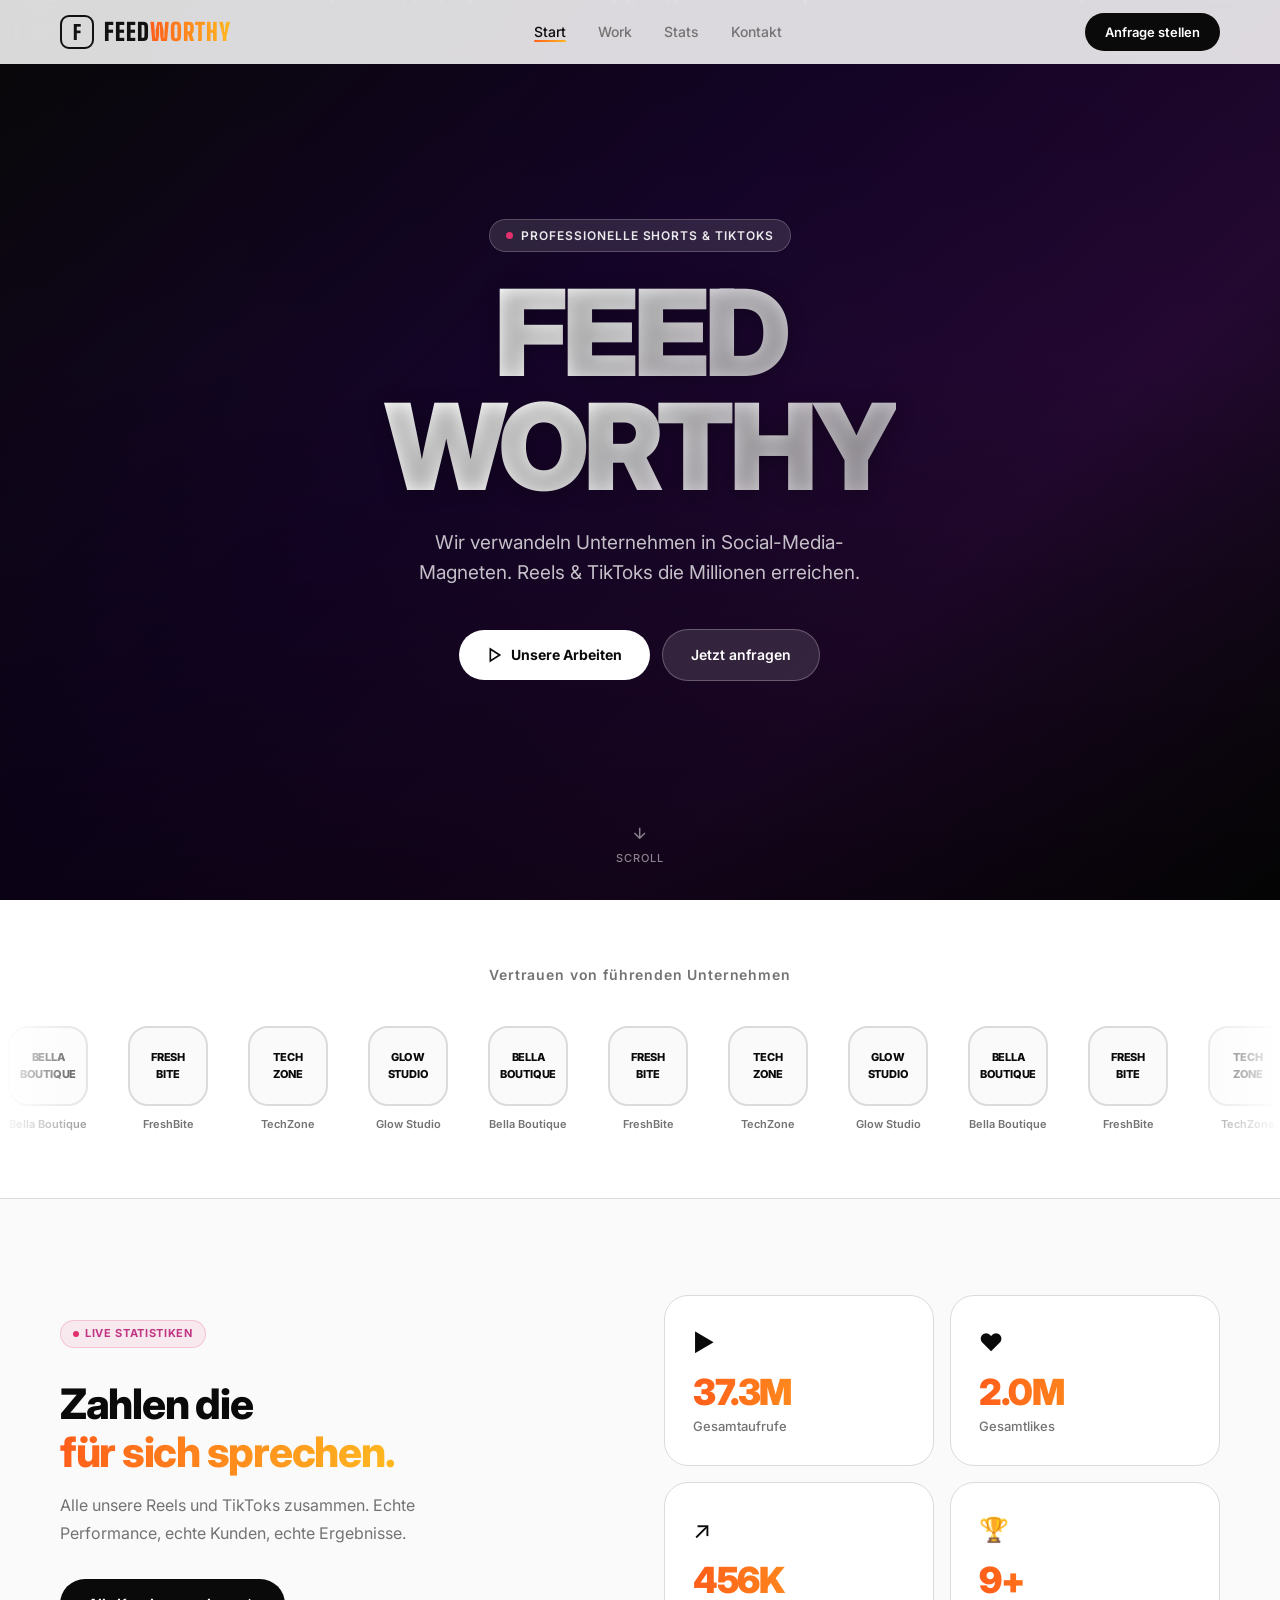
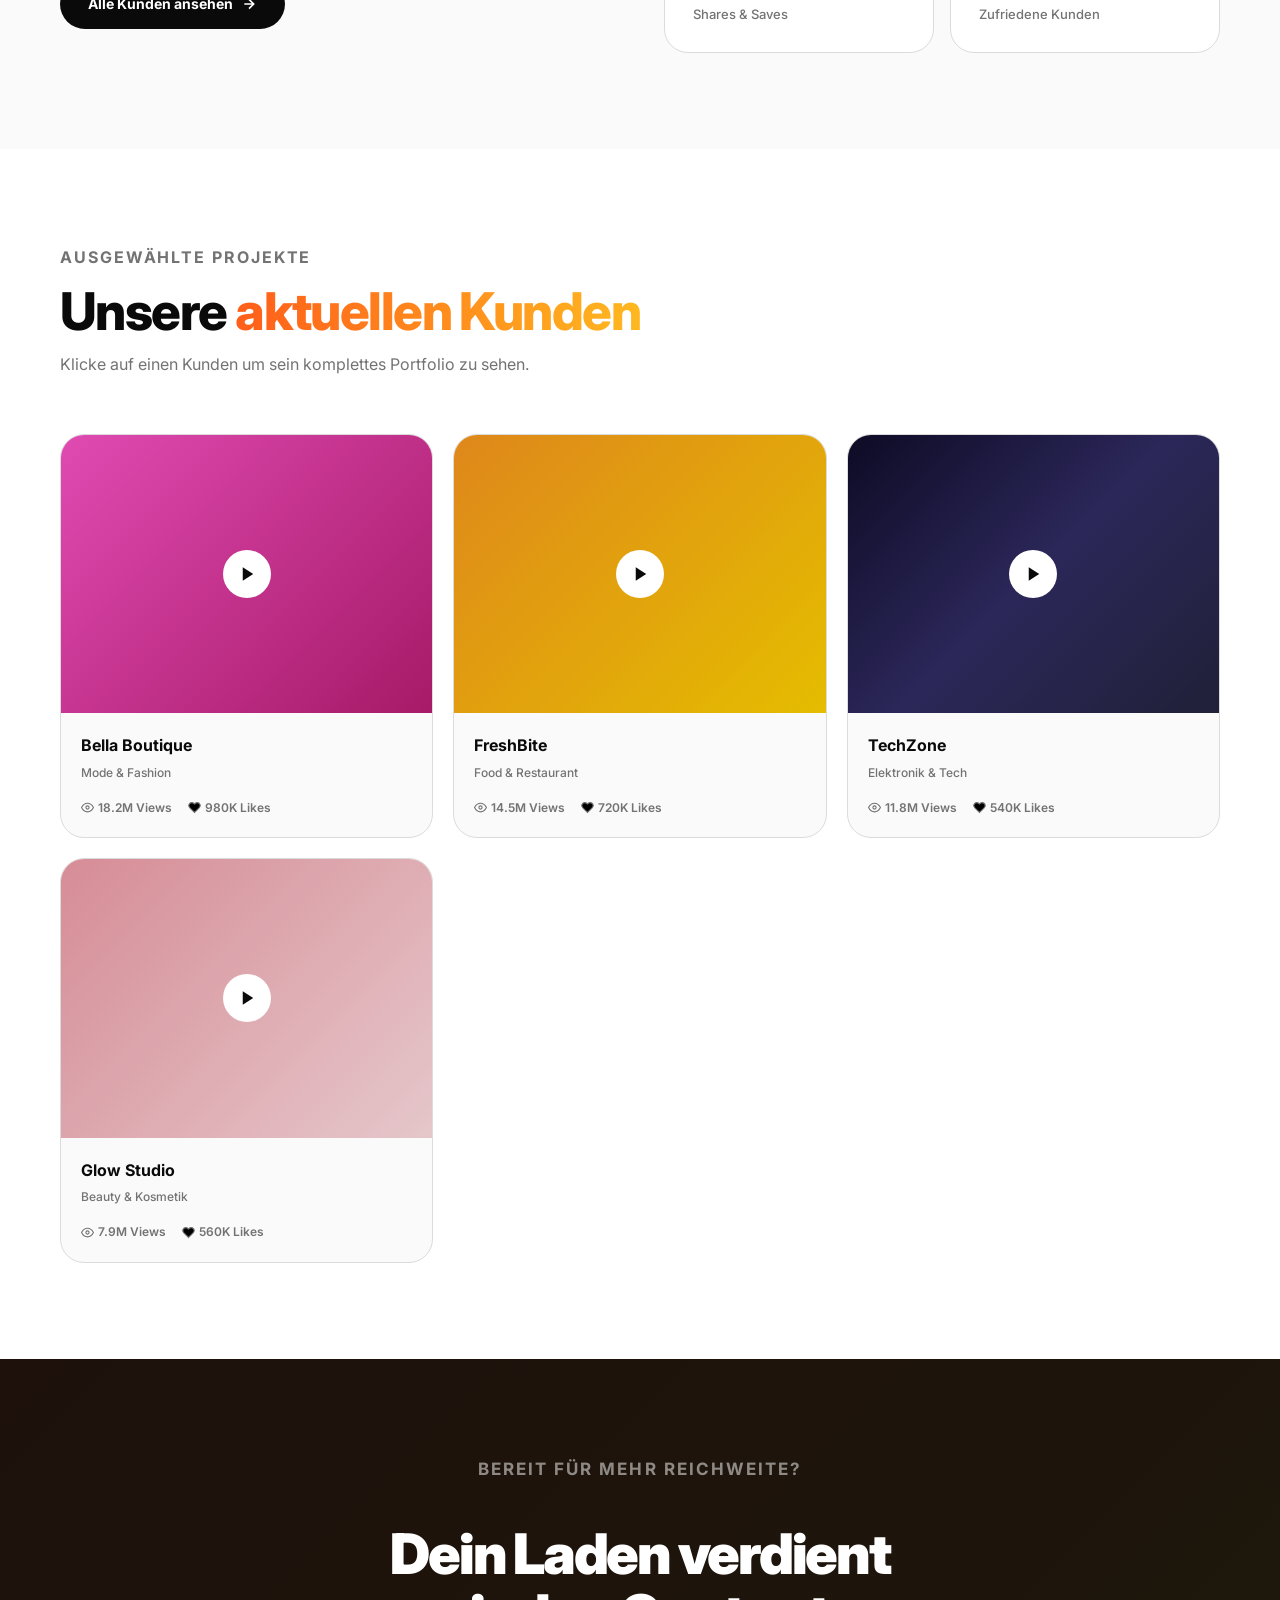
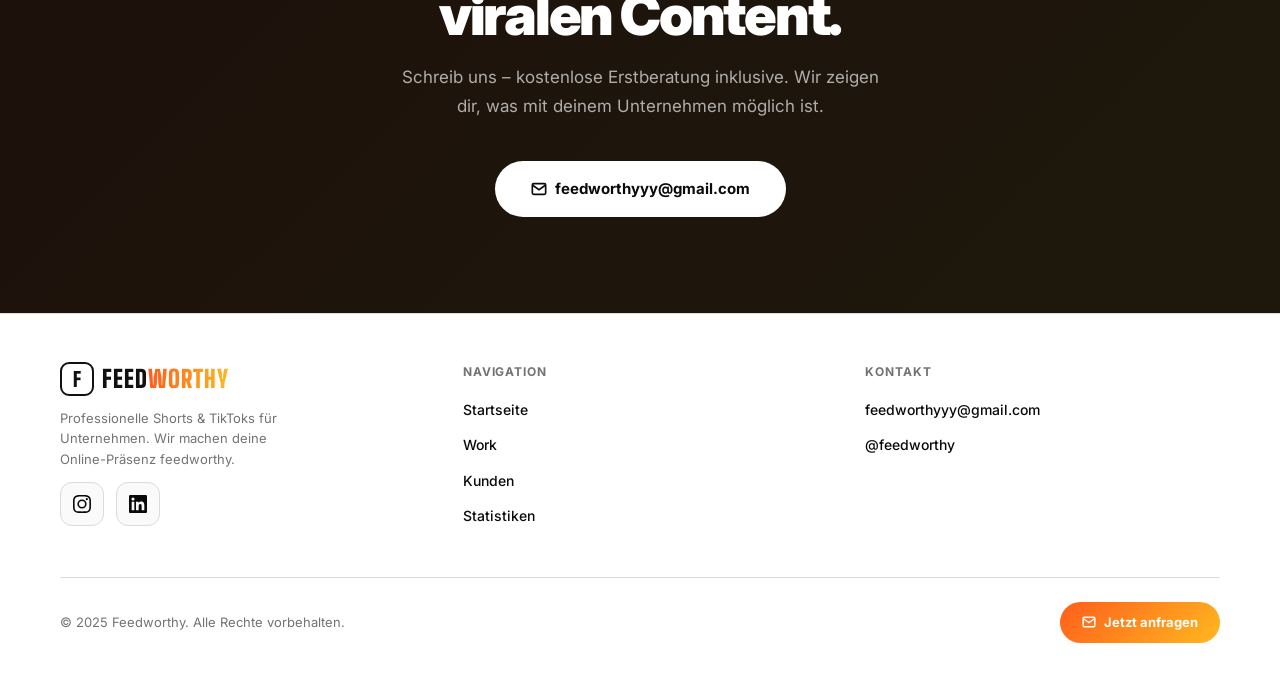
==== index.html @ d29d7b93 "initial commit" ====
<!DOCTYPE html>
<html lang="de">
<head>
  <meta charset="UTF-8">
  <meta name="viewport" content="width=device-width, initial-scale=1.0">
  <title>Feedworthy – Professional Shorts & TikToks</title>
  <meta name="description" content="Feedworthy erstellt professionelle Shorts & TikToks für Unternehmen. Maximale Reichweite, echter Engagement.">
  <link rel="stylesheet" href="css/style.css">
</head>
<body>

  <!-- ============ NAVIGATION ============ -->
  <nav class="nav">
    <div class="container nav__inner">
      <a href="index.html" class="nav__logo">
        <div class="nav__logo-badge">F</div>
        <span class="nav__logo-wordmark">FEED<span>WORTHY</span></span>
      </a>
      <ul class="nav__links">
        <li><a href="index.html" class="active">Start</a></li>
        <li><a href="work.html">Work</a></li>
        <li><a href="#stats">Stats</a></li>
        <li><a href="#contact">Kontakt</a></li>
      </ul>
      <a href="mailto:feedworthyyy@gmail.com" class="nav__cta">Anfrage stellen</a>
      <button class="nav__hamburger" aria-label="Menü öffnen">
        <span></span><span></span><span></span>
      </button>
    </div>
  </nav>

  <!-- Mobile Menu -->
  <div class="nav__mobile">
    <a href="index.html">Start</a>
    <a href="work.html">Work</a>
    <a href="#stats">Stats</a>
    <a href="#contact">Kontakt</a>
    <a href="mailto:feedworthyyy@gmail.com" class="nav__cta">Anfrage stellen →</a>
  </div>

  <!-- ============ HERO ============ -->
  <section class="hero">
    <div class="hero__video-wrap">
      <!--
        SHOWREEL: Ersetze die nächste Zeile mit deinem Video:
        <video autoplay muted loop playsinline>
          <source src="assets/showreel.mp4" type="video/mp4">
        </video>
      -->
      <div class="hero__video-placeholder"></div>
    </div>
    <div class="hero__particles"></div>
    <div class="hero__overlay"></div>
    <div class="hero__content">
      <div class="hero__badge">
        <span class="hero__badge-dot"></span>
        Professionelle Shorts & TikToks
      </div>
      <h1 class="hero__title">
        <span>FEED</span>
        <span>WORTHY</span>
      </h1>
      <p class="hero__subtitle">
        Wir verwandeln Unternehmen in Social-Media-Magneten.
        Reels & TikToks die Millionen erreichen.
      </p>
      <div class="hero__actions">
        <a href="work.html" class="btn-primary">
          <svg width="16" height="16" viewBox="0 0 24 24" fill="none" stroke="currentColor" stroke-width="2.5"><path d="M5 3l14 9-14 9V3z"/></svg>
          Unsere Arbeiten
        </a>
        <a href="mailto:feedworthyyy@gmail.com" class="btn-secondary">
          Jetzt anfragen
        </a>
      </div>
    </div>
    <div class="hero__scroll">
      <svg viewBox="0 0 24 24" fill="none" stroke-width="2"><path d="M12 5v14M5 12l7 7 7-7"/></svg>
      Scroll
    </div>
  </section>

  <!-- ============ CLIENTS SLIDER ============ -->
  <section class="clients-section">
    <div class="container clients-section__header">
      <p class="clients-section__title">Vertrauen von führenden Unternehmen</p>
    </div>
    <div class="ticker-wrap">
      <div class="ticker">
        <!-- Set 1 -->
        <div class="ticker__item">
          <a href="clients/bella-boutique.html" class="ticker__logo" title="Bella Boutique">BELLA<br>BOUTIQUE</a>
          <span class="ticker__name">Bella Boutique</span>
        </div>
        <div class="ticker__item">
          <a href="clients/freshbite.html" class="ticker__logo" title="FreshBite">FRESH<br>BITE</a>
          <span class="ticker__name">FreshBite</span>
        </div>
        <div class="ticker__item">
          <a href="clients/techzone.html" class="ticker__logo" title="TechZone">TECH<br>ZONE</a>
          <span class="ticker__name">TechZone</span>
        </div>
        <div class="ticker__item">
          <a href="clients/glow-studio.html" class="ticker__logo" title="Glow Studio">GLOW<br>STUDIO</a>
          <span class="ticker__name">Glow Studio</span>
        </div>
        <div class="ticker__item">
          <a href="clients/bella-boutique.html" class="ticker__logo" title="Bella Boutique">BELLA<br>BOUTIQUE</a>
          <span class="ticker__name">Bella Boutique</span>
        </div>
        <div class="ticker__item">
          <a href="clients/freshbite.html" class="ticker__logo" title="FreshBite">FRESH<br>BITE</a>
          <span class="ticker__name">FreshBite</span>
        </div>
        <div class="ticker__item">
          <a href="clients/techzone.html" class="ticker__logo" title="TechZone">TECH<br>ZONE</a>
          <span class="ticker__name">TechZone</span>
        </div>
        <div class="ticker__item">
          <a href="clients/glow-studio.html" class="ticker__logo" title="Glow Studio">GLOW<br>STUDIO</a>
          <span class="ticker__name">Glow Studio</span>
        </div>
        <!-- Set 2 (Duplikat für nahtloses Looping) -->
        <div class="ticker__item">
          <a href="clients/bella-boutique.html" class="ticker__logo" title="Bella Boutique">BELLA<br>BOUTIQUE</a>
          <span class="ticker__name">Bella Boutique</span>
        </div>
        <div class="ticker__item">
          <a href="clients/freshbite.html" class="ticker__logo" title="FreshBite">FRESH<br>BITE</a>
          <span class="ticker__name">FreshBite</span>
        </div>
        <div class="ticker__item">
          <a href="clients/techzone.html" class="ticker__logo" title="TechZone">TECH<br>ZONE</a>
          <span class="ticker__name">TechZone</span>
        </div>
        <div class="ticker__item">
          <a href="clients/glow-studio.html" class="ticker__logo" title="Glow Studio">GLOW<br>STUDIO</a>
          <span class="ticker__name">Glow Studio</span>
        </div>
        <div class="ticker__item">
          <a href="clients/bella-boutique.html" class="ticker__logo" title="Bella Boutique">BELLA<br>BOUTIQUE</a>
          <span class="ticker__name">Bella Boutique</span>
        </div>
        <div class="ticker__item">
          <a href="clients/freshbite.html" class="ticker__logo" title="FreshBite">FRESH<br>BITE</a>
          <span class="ticker__name">FreshBite</span>
        </div>
        <div class="ticker__item">
          <a href="clients/techzone.html" class="ticker__logo" title="TechZone">TECH<br>ZONE</a>
          <span class="ticker__name">TechZone</span>
        </div>
        <div class="ticker__item">
          <a href="clients/glow-studio.html" class="ticker__logo" title="Glow Studio">GLOW<br>STUDIO</a>
          <span class="ticker__name">Glow Studio</span>
        </div>
      </div>
    </div>
  </section>

  <!-- ============ STATS ============ -->
  <section class="stats-section" id="stats">
    <div class="container stats-section__inner">
      <div class="stats-section__left reveal">
        <div class="live-badge">
          <span class="live-badge__dot"></span>
          Live Statistiken
        </div>
        <h2>Zahlen die<br><span class="gradient-text">für sich sprechen.</span></h2>
        <p>
          Alle unsere Reels und TikToks zusammen. Echte Performance,
          echte Kunden, echte Ergebnisse.
        </p>
        <a href="work.html" class="btn-dark">
          Alle Kunden ansehen
          <svg width="16" height="16" viewBox="0 0 24 24" fill="none" stroke="currentColor" stroke-width="2.5"><path d="M5 12h14M12 5l7 7-7 7"/></svg>
        </a>
      </div>
      <div class="stats-grid">
        <div class="stat-card">
          <div class="stat-card__icon">▶️</div>
          <div class="stat-card__value">
            <span data-counter data-target="52.4" data-suffix="M">0</span>
          </div>
          <div class="stat-card__label">Gesamtaufrufe</div>
        </div>
        <div class="stat-card">
          <div class="stat-card__icon">❤️</div>
          <div class="stat-card__value">
            <span data-counter data-target="2.8" data-suffix="M">0</span>
          </div>
          <div class="stat-card__label">Gesamtlikes</div>
        </div>
        <div class="stat-card">
          <div class="stat-card__icon">↗️</div>
          <div class="stat-card__value">
            <span data-counter data-target="640" data-suffix="K">0</span>
          </div>
          <div class="stat-card__label">Shares & Saves</div>
        </div>
        <div class="stat-card">
          <div class="stat-card__icon">🏆</div>
          <div class="stat-card__value">
            <span data-counter data-target="12" data-suffix="+">0</span>
          </div>
          <div class="stat-card__label">Zufriedene Kunden</div>
        </div>
      </div>
    </div>
  </section>

  <!-- ============ WORK PREVIEW ============ -->
  <section class="work-preview">
    <div class="container">
      <div class="section-header reveal">
        <p class="section-label">Ausgewählte Projekte</p>
        <h2>Unsere <span class="gradient-text">aktuellen Kunden</span></h2>
        <p>Klicke auf einen Kunden um sein komplettes Portfolio zu sehen.</p>
      </div>
      <div class="work-grid">

        <a href="clients/bella-boutique.html" class="work-card">
          <div class="work-card__thumb" style="background: linear-gradient(135deg, #f953c6, #b91d73);">
            <div class="work-card__play">
              <svg viewBox="0 0 24 24"><path d="M5 3l14 9-14 9V3z"/></svg>
            </div>
          </div>
          <div class="work-card__body">
            <div class="work-card__name">Bella Boutique</div>
            <div class="work-card__category">Mode & Fashion</div>
            <div class="work-card__stats">
              <span class="work-card__stat">
                <svg viewBox="0 0 24 24" fill="none" stroke-width="2"><path d="M1 12s4-8 11-8 11 8 11 8-4 8-11 8-11-8-11-8z"/><circle cx="12" cy="12" r="3"/></svg>
                18.2M Views
              </span>
              <span class="work-card__stat">
                <svg viewBox="0 0 24 24" stroke-width="2"><path d="M20.84 4.61a5.5 5.5 0 0 0-7.78 0L12 5.67l-1.06-1.06a5.5 5.5 0 0 0-7.78 7.78l1.06 1.06L12 21.23l7.78-7.78 1.06-1.06a5.5 5.5 0 0 0 0-7.78z"/></svg>
                980K Likes
              </span>
            </div>
          </div>
        </a>

        <a href="clients/freshbite.html" class="work-card">
          <div class="work-card__thumb" style="background: linear-gradient(135deg, #f7971e, #ffd200);">
            <div class="work-card__play">
              <svg viewBox="0 0 24 24"><path d="M5 3l14 9-14 9V3z"/></svg>
            </div>
          </div>
          <div class="work-card__body">
            <div class="work-card__name">FreshBite</div>
            <div class="work-card__category">Food & Restaurant</div>
            <div class="work-card__stats">
              <span class="work-card__stat">
                <svg viewBox="0 0 24 24" fill="none" stroke-width="2"><path d="M1 12s4-8 11-8 11 8 11 8-4 8-11 8-11-8-11-8z"/><circle cx="12" cy="12" r="3"/></svg>
                14.5M Views
              </span>
              <span class="work-card__stat">
                <svg viewBox="0 0 24 24" stroke-width="2"><path d="M20.84 4.61a5.5 5.5 0 0 0-7.78 0L12 5.67l-1.06-1.06a5.5 5.5 0 0 0-7.78 7.78l1.06 1.06L12 21.23l7.78-7.78 1.06-1.06a5.5 5.5 0 0 0 0-7.78z"/></svg>
                720K Likes
              </span>
            </div>
          </div>
        </a>

        <a href="clients/techzone.html" class="work-card">
          <div class="work-card__thumb" style="background: linear-gradient(135deg, #0f0c29, #302b63, #24243e);">
            <div class="work-card__play">
              <svg viewBox="0 0 24 24"><path d="M5 3l14 9-14 9V3z"/></svg>
            </div>
          </div>
          <div class="work-card__body">
            <div class="work-card__name">TechZone</div>
            <div class="work-card__category">Elektronik & Tech</div>
            <div class="work-card__stats">
              <span class="work-card__stat">
                <svg viewBox="0 0 24 24" fill="none" stroke-width="2"><path d="M1 12s4-8 11-8 11 8 11 8-4 8-11 8-11-8-11-8z"/><circle cx="12" cy="12" r="3"/></svg>
                11.8M Views
              </span>
              <span class="work-card__stat">
                <svg viewBox="0 0 24 24" stroke-width="2"><path d="M20.84 4.61a5.5 5.5 0 0 0-7.78 0L12 5.67l-1.06-1.06a5.5 5.5 0 0 0-7.78 7.78l1.06 1.06L12 21.23l7.78-7.78 1.06-1.06a5.5 5.5 0 0 0 0-7.78z"/></svg>
                540K Likes
              </span>
            </div>
          </div>
        </a>

        <a href="clients/glow-studio.html" class="work-card">
          <div class="work-card__thumb" style="background: linear-gradient(135deg, #ee9ca7, #ffdde1);">
            <div class="work-card__play">
              <svg viewBox="0 0 24 24"><path d="M5 3l14 9-14 9V3z"/></svg>
            </div>
          </div>
          <div class="work-card__body">
            <div class="work-card__name">Glow Studio</div>
            <div class="work-card__category">Beauty & Kosmetik</div>
            <div class="work-card__stats">
              <span class="work-card__stat">
                <svg viewBox="0 0 24 24" fill="none" stroke-width="2"><path d="M1 12s4-8 11-8 11 8 11 8-4 8-11 8-11-8-11-8z"/><circle cx="12" cy="12" r="3"/></svg>
                7.9M Views
              </span>
              <span class="work-card__stat">
                <svg viewBox="0 0 24 24" stroke-width="2"><path d="M20.84 4.61a5.5 5.5 0 0 0-7.78 0L12 5.67l-1.06-1.06a5.5 5.5 0 0 0-7.78 7.78l1.06 1.06L12 21.23l7.78-7.78 1.06-1.06a5.5 5.5 0 0 0 0-7.78z"/></svg>
                560K Likes
              </span>
            </div>
          </div>
        </a>

      </div>
    </div>
  </section>

  <!-- ============ CTA ============ -->
  <section class="cta-section" id="contact">
    <div class="container cta-section__inner">
      <p class="section-label" style="color: rgba(255,255,255,0.5);">Bereit für mehr Reichweite?</p>
      <h2>Dein Laden verdient<br>viralen Content.</h2>
      <p>Schreib uns – kostenlose Erstberatung inklusive. Wir zeigen dir, was mit deinem Unternehmen möglich ist.</p>
      <a href="mailto:feedworthyyy@gmail.com" class="btn-primary">
        <svg width="16" height="16" viewBox="0 0 24 24" fill="none" stroke="currentColor" stroke-width="2.5"><path d="M4 4h16c1.1 0 2 .9 2 2v12c0 1.1-.9 2-2 2H4c-1.1 0-2-.9-2-2V6c0-1.1.9-2 2-2z"/><polyline points="22,6 12,13 2,6"/></svg>
        feedworthyyy@gmail.com
      </a>
    </div>
  </section>

  <!-- ============ FOOTER ============ -->
  <footer class="footer">
    <div class="container">
      <div class="footer__inner">
        <div class="footer__brand">
          <div class="footer__brand-name">
            <div class="nav__logo-badge">F</div>
            <span class="nav__logo-wordmark">FEED<span>WORTHY</span></span>
          </div>
          <p class="footer__brand-desc">
            Professionelle Shorts & TikToks für Unternehmen.
            Wir machen deine Online-Präsenz feedworthy.
          </p>
          <div class="footer__social">
            <!-- Instagram -->
            <a href="https://instagram.com/feedworthy" target="_blank" rel="noopener" class="footer__social-link" aria-label="Instagram">
              <svg viewBox="0 0 24 24"><path d="M12 2.163c3.204 0 3.584.012 4.85.07 3.252.148 4.771 1.691 4.919 4.919.058 1.265.069 1.645.069 4.849 0 3.205-.012 3.584-.069 4.849-.149 3.225-1.664 4.771-4.919 4.919-1.266.058-1.644.07-4.85.07-3.204 0-3.584-.012-4.849-.07-3.26-.149-4.771-1.699-4.919-4.92-.058-1.265-.07-1.644-.07-4.849 0-3.204.013-3.583.07-4.849.149-3.227 1.664-4.771 4.919-4.919 1.266-.057 1.645-.069 4.849-.069zM12 0C8.741 0 8.333.014 7.053.072 2.695.272.273 2.69.073 7.052.014 8.333 0 8.741 0 12c0 3.259.014 3.668.072 4.948.2 4.358 2.618 6.78 6.98 6.98C8.333 23.986 8.741 24 12 24c3.259 0 3.668-.014 4.948-.072 4.354-.2 6.782-2.618 6.979-6.98.059-1.28.073-1.689.073-4.948 0-3.259-.014-3.667-.072-4.947-.196-4.354-2.617-6.78-6.979-6.98C15.668.014 15.259 0 12 0zm0 5.838a6.162 6.162 0 1 0 0 12.324 6.162 6.162 0 0 0 0-12.324zM12 16a4 4 0 1 1 0-8 4 4 0 0 1 0 8zm6.406-11.845a1.44 1.44 0 1 0 0 2.881 1.44 1.44 0 0 0 0-2.881z"/></svg>
            </a>
            <!-- LinkedIn -->
            <a href="https://linkedin.com/company/feedworthy" target="_blank" rel="noopener" class="footer__social-link" aria-label="LinkedIn">
              <svg viewBox="0 0 24 24"><path d="M20.447 20.452h-3.554v-5.569c0-1.328-.027-3.037-1.852-3.037-1.853 0-2.136 1.445-2.136 2.939v5.667H9.351V9h3.414v1.561h.046c.477-.9 1.637-1.85 3.37-1.85 3.601 0 4.267 2.37 4.267 5.455v6.286zM5.337 7.433a2.062 2.062 0 0 1-2.063-2.065 2.064 2.064 0 1 1 2.063 2.065zm1.782 13.019H3.555V9h3.564v11.452zM22.225 0H1.771C.792 0 0 .774 0 1.729v20.542C0 23.227.792 24 1.771 24h20.451C23.2 24 24 23.227 24 22.271V1.729C24 .774 23.2 0 22.222 0h.003z"/></svg>
            </a>
          </div>
        </div>
        <div class="footer__col">
          <h4>Navigation</h4>
          <ul class="footer__links">
            <li><a href="index.html">Startseite</a></li>
            <li><a href="work.html">Work</a></li>
            <li><a href="work.html">Kunden</a></li>
            <li><a href="#stats">Statistiken</a></li>
          </ul>
        </div>
        <div class="footer__col">
          <h4>Kontakt</h4>
          <ul class="footer__links">
            <li><a href="mailto:feedworthyyy@gmail.com">feedworthyyy@gmail.com</a></li>
            <li><a href="https://instagram.com/feedworthy">@feedworthy</a></li>
          </ul>
        </div>
      </div>
      <div class="footer__bottom">
        <p>© 2025 Feedworthy. Alle Rechte vorbehalten.</p>
        <a href="mailto:feedworthyyy@gmail.com" class="footer__email-cta">
          <svg width="14" height="14" viewBox="0 0 24 24" fill="none" stroke="currentColor" stroke-width="2.5"><path d="M4 4h16c1.1 0 2 .9 2 2v12c0 1.1-.9 2-2 2H4c-1.1 0-2-.9-2-2V6c0-1.1.9-2 2-2z"/><polyline points="22,6 12,13 2,6"/></svg>
          Jetzt anfragen
        </a>
      </div>
    </div>
  </footer>

  <script src="js/main.js"></script>
</body>
</html>
---- css/style.css ----
/* ============================================
   FEEDWORTHY – Main Stylesheet
   Instagram/TikTok inspired white mode design
   ============================================ */

@import url('https://fonts.googleapis.com/css2?family=Big+Shoulders+Display:wght@900&family=Big+Shoulders+Text:wght@700;900&family=Inter:wght@300;400;500;600;700;800;900&display=swap');

/* === CSS Custom Properties === */
:root {
  --white: #FFFFFF;
  --bg: #FAFAFA;
  --card: #FFFFFF;
  --text: #0A0A0A;
  --text-secondary: #737373;
  --text-tertiary: #AAAAAA;
  --border: #DBDBDB;
  --light: #F5F5F5;
  --gradient: linear-gradient(135deg, #ff5e1a 0%, #ffb820 100%);
  --gradient-text: linear-gradient(90deg, #ff5e1a 0%, #ffb820 100%);
  --shadow-sm: 0 1px 4px rgba(0,0,0,0.05);
  --shadow-md: 0 4px 20px rgba(0,0,0,0.08);
  --shadow-lg: 0 12px 40px rgba(0,0,0,0.12);
  --radius-sm: 8px;
  --radius-md: 16px;
  --radius-lg: 24px;
  --radius-full: 9999px;
  --nav-h: 64px;
  --ease: 0.35s cubic-bezier(0.4, 0, 0.2, 1);
  --font: 'Inter', -apple-system, BlinkMacSystemFont, sans-serif;
}

/* === Reset & Base === */
*, *::before, *::after { box-sizing: border-box; margin: 0; padding: 0; }

html { scroll-behavior: smooth; -webkit-text-size-adjust: 100%; }

body {
  font-family: var(--font);
  background: var(--bg);
  color: var(--text);
  line-height: 1.6;
  overflow-x: hidden;
  -webkit-font-smoothing: antialiased;
}

img, video { display: block; max-width: 100%; }
a { color: inherit; text-decoration: none; }
button { cursor: pointer; font-family: var(--font); border: none; background: none; }
ul { list-style: none; }

/* === Utility === */
.container {
  max-width: 1200px;
  margin: 0 auto;
  padding: 0 20px;
}

.gradient-text {
  background: var(--gradient-text);
  -webkit-background-clip: text;
  -webkit-text-fill-color: transparent;
  background-clip: text;
}

.section-label {
  font-size: 11px;
  font-weight: 700;
  letter-spacing: 0.12em;
  text-transform: uppercase;
  color: var(--text-secondary);
  margin-bottom: 12px;
}

.reveal {
  opacity: 0;
  transform: translateY(28px);
  transition: opacity 0.7s var(--ease), transform 0.7s var(--ease);
}
.reveal.visible {
  opacity: 1;
  transform: none;
}

/* ============================================
   NAVIGATION
   ============================================ */
.nav {
  position: fixed;
  top: 0; left: 0; right: 0;
  height: var(--nav-h);
  z-index: 1000;
  background: rgba(255,255,255,0.85);
  backdrop-filter: blur(16px);
  -webkit-backdrop-filter: blur(16px);
  border-bottom: 1px solid rgba(219,219,219,0.6);
  transition: background var(--ease), box-shadow var(--ease);
}

.nav.scrolled {
  box-shadow: var(--shadow-md);
}

.nav__inner {
  display: flex;
  align-items: center;
  justify-content: space-between;
  height: var(--nav-h);
}

.nav__logo {
  display: flex;
  align-items: center;
  gap: 10px;
  z-index: 1001;
}

.nav__logo-badge {
  width: 34px;
  height: 34px;
  border-radius: 9px;
  border: 2.5px solid #111;
  display: flex;
  align-items: center;
  justify-content: center;
  flex-shrink: 0;
  font-family: 'Big Shoulders Display', sans-serif;
  font-weight: 900;
  font-size: 20px;
  color: #111;
  line-height: 1;
  transition: all var(--ease);
}

.nav__logo:hover .nav__logo-badge {
  background: var(--gradient);
  border-color: transparent;
  color: white;
}

.nav__logo-wordmark {
  font-family: 'Big Shoulders Display', sans-serif;
  font-weight: 900;
  font-size: 24px;
  letter-spacing: 0.04em;
  color: #111;
  line-height: 1;
}

.nav__logo-wordmark span {
  background: var(--gradient-text);
  -webkit-background-clip: text;
  -webkit-text-fill-color: transparent;
  background-clip: text;
}

.nav__links {
  display: flex;
  align-items: center;
  gap: 32px;
}

.nav__links a {
  font-size: 14px;
  font-weight: 500;
  color: var(--text-secondary);
  transition: color var(--ease);
  position: relative;
}

.nav__links a::after {
  content: '';
  position: absolute;
  bottom: -2px;
  left: 0;
  width: 0;
  height: 2px;
  background: var(--gradient);
  border-radius: 2px;
  transition: width var(--ease);
}

.nav__links a:hover, .nav__links a.active {
  color: var(--text);
}

.nav__links a:hover::after, .nav__links a.active::after {
  width: 100%;
}

.nav__cta {
  font-size: 13px;
  font-weight: 600;
  padding: 9px 20px;
  border-radius: var(--radius-full);
  background: var(--text);
  color: var(--white);
  transition: transform var(--ease), box-shadow var(--ease), background var(--ease);
}

.nav__cta:hover {
  background: #1a1a1a;
  transform: translateY(-1px);
  box-shadow: 0 4px 16px rgba(0,0,0,0.25);
}

/* Hamburger */
.nav__hamburger {
  display: none;
  flex-direction: column;
  gap: 5px;
  width: 28px;
  padding: 4px;
  z-index: 1001;
}

.nav__hamburger span {
  display: block;
  height: 2px;
  background: var(--text);
  border-radius: 2px;
  transition: all var(--ease);
  transform-origin: center;
}

.nav__hamburger.open span:nth-child(1) { transform: translateY(7px) rotate(45deg); }
.nav__hamburger.open span:nth-child(2) { opacity: 0; transform: scaleX(0); }
.nav__hamburger.open span:nth-child(3) { transform: translateY(-7px) rotate(-45deg); }

/* Mobile Menu Overlay */
.nav__mobile {
  display: none;
  position: fixed;
  inset: 0;
  background: var(--white);
  z-index: 999;
  flex-direction: column;
  align-items: center;
  justify-content: center;
  gap: 40px;
  opacity: 0;
  pointer-events: none;
  transition: opacity var(--ease);
}

.nav__mobile.open {
  opacity: 1;
  pointer-events: all;
}

.nav__mobile a {
  font-size: 32px;
  font-weight: 700;
  color: var(--text);
  letter-spacing: -0.02em;
  transition: color var(--ease);
}

.nav__mobile a:hover {
  background: var(--gradient-text);
  -webkit-background-clip: text;
  -webkit-text-fill-color: transparent;
  background-clip: text;
}

.nav__mobile .nav__cta {
  font-size: 16px;
  padding: 14px 36px;
}

/* ============================================
   HERO SECTION
   ============================================ */
.hero {
  position: relative;
  height: 100dvh;
  min-height: 600px;
  overflow: hidden;
  display: flex;
  align-items: center;
  justify-content: center;
}

.hero__video-wrap {
  position: absolute;
  inset: 0;
  z-index: 0;
}

.hero__video-wrap video {
  width: 100%;
  height: 100%;
  object-fit: cover;
}

/* Gradient placeholder when no video */
.hero__video-placeholder {
  width: 100%;
  height: 100%;
  background: linear-gradient(135deg, #0A0A0A 0%, #1a0533 40%, #2d0a3e 70%, #0A0A0A 100%);
  animation: heroShift 8s ease-in-out infinite alternate;
}

@keyframes heroShift {
  0% { filter: hue-rotate(0deg) brightness(0.9); }
  50% { filter: hue-rotate(20deg) brightness(1.05); }
  100% { filter: hue-rotate(-10deg) brightness(0.95); }
}

/* Floating particles */
.hero__particles {
  position: absolute;
  inset: 0;
  z-index: 1;
  overflow: hidden;
}

.particle {
  position: absolute;
  width: 2px;
  height: 2px;
  border-radius: 50%;
  background: rgba(255,255,255,0.5);
  animation: float linear infinite;
}

@keyframes float {
  0% { transform: translateY(100vh) scale(0); opacity: 0; }
  10% { opacity: 1; }
  90% { opacity: 1; }
  100% { transform: translateY(-10vh) scale(1); opacity: 0; }
}

.hero__overlay {
  position: absolute;
  inset: 0;
  background: linear-gradient(
    to bottom,
    rgba(0,0,0,0.3) 0%,
    rgba(0,0,0,0.2) 40%,
    rgba(0,0,0,0.6) 100%
  );
  z-index: 2;
}

.hero__content {
  position: relative;
  z-index: 3;
  text-align: center;
  color: white;
  padding: 0 20px;
  max-width: 900px;
}

.hero__badge {
  display: inline-flex;
  align-items: center;
  gap: 8px;
  background: rgba(255,255,255,0.12);
  backdrop-filter: blur(8px);
  border: 1px solid rgba(255,255,255,0.2);
  border-radius: var(--radius-full);
  padding: 6px 16px;
  font-size: 12px;
  font-weight: 600;
  letter-spacing: 0.08em;
  text-transform: uppercase;
  color: rgba(255,255,255,0.9);
  margin-bottom: 24px;
}

.hero__badge-dot {
  width: 7px;
  height: 7px;
  border-radius: 50%;
  background: #E1306C;
  animation: pulseDot 1.5s ease-in-out infinite;
}

@keyframes pulseDot {
  0%, 100% { transform: scale(1); opacity: 1; }
  50% { transform: scale(1.4); opacity: 0.7; }
}

.hero__title {
  font-size: clamp(52px, 12vw, 120px);
  font-weight: 900;
  letter-spacing: -0.04em;
  line-height: 0.95;
  margin-bottom: 24px;
  text-shadow: 0 2px 20px rgba(0,0,0,0.3);
}

.hero__title span {
  display: block;
  background: linear-gradient(135deg, #ffffff 30%, rgba(255,255,255,0.7) 100%);
  -webkit-background-clip: text;
  -webkit-text-fill-color: transparent;
  background-clip: text;
}

.hero__subtitle {
  font-size: clamp(15px, 2.5vw, 19px);
  font-weight: 400;
  color: rgba(255,255,255,0.75);
  max-width: 500px;
  margin: 0 auto 40px;
  line-height: 1.6;
}

.hero__actions {
  display: flex;
  align-items: center;
  justify-content: center;
  gap: 12px;
  flex-wrap: wrap;
}

.btn-primary {
  display: inline-flex;
  align-items: center;
  gap: 8px;
  padding: 14px 28px;
  border-radius: var(--radius-full);
  background: white;
  color: var(--text);
  font-weight: 700;
  font-size: 14px;
  transition: transform var(--ease), box-shadow var(--ease);
}

.btn-primary:hover {
  transform: translateY(-2px);
  box-shadow: 0 8px 24px rgba(255,255,255,0.3);
}

.btn-secondary {
  display: inline-flex;
  align-items: center;
  gap: 8px;
  padding: 14px 28px;
  border-radius: var(--radius-full);
  background: rgba(255,255,255,0.12);
  backdrop-filter: blur(8px);
  color: white;
  font-weight: 600;
  font-size: 14px;
  border: 1px solid rgba(255,255,255,0.25);
  transition: background var(--ease), border-color var(--ease), transform var(--ease);
}

.btn-secondary:hover {
  background: rgba(255,255,255,0.2);
  transform: translateY(-2px);
}

.hero__scroll {
  position: absolute;
  bottom: 32px;
  left: 50%;
  transform: translateX(-50%);
  z-index: 3;
  display: flex;
  flex-direction: column;
  align-items: center;
  gap: 8px;
  color: rgba(255,255,255,0.5);
  font-size: 11px;
  font-weight: 500;
  letter-spacing: 0.1em;
  text-transform: uppercase;
  animation: bounce 2s ease-in-out infinite;
}

.hero__scroll svg {
  width: 18px;
  height: 18px;
  stroke: rgba(255,255,255,0.5);
}

@keyframes bounce {
  0%, 100% { transform: translateX(-50%) translateY(0); }
  50% { transform: translateX(-50%) translateY(6px); }
}

/* ============================================
   CLIENTS TICKER / SLIDER
   ============================================ */
.clients-section {
  padding: 64px 0;
  background: var(--white);
  border-bottom: 1px solid var(--border);
}

.clients-section__header {
  text-align: center;
  margin-bottom: 40px;
}

.clients-section__title {
  font-size: 14px;
  font-weight: 600;
  color: var(--text-secondary);
  letter-spacing: 0.06em;
}

.ticker-wrap {
  overflow: hidden;
  position: relative;
}

/* fade edges */
.ticker-wrap::before,
.ticker-wrap::after {
  content: '';
  position: absolute;
  top: 0; bottom: 0;
  width: 120px;
  z-index: 2;
  pointer-events: none;
}

.ticker-wrap::before {
  left: 0;
  background: linear-gradient(to right, white, transparent);
}

.ticker-wrap::after {
  right: 0;
  background: linear-gradient(to left, white, transparent);
}

.ticker {
  display: flex;
  gap: 24px;
  width: max-content;
  animation: ticker 30s linear infinite;
}

.ticker:hover { animation-play-state: paused; }

@keyframes ticker {
  0% { transform: translateX(0); }
  100% { transform: translateX(-50%); }
}

.ticker__item {
  display: flex;
  flex-direction: column;
  align-items: center;
  gap: 10px;
  padding: 0 8px;
  cursor: pointer;
}

.ticker__logo {
  width: 80px;
  height: 80px;
  border-radius: 20px;
  background: var(--bg);
  border: 2px solid var(--border);
  display: flex;
  align-items: center;
  justify-content: center;
  font-size: 11px;
  font-weight: 800;
  letter-spacing: -0.02em;
  color: var(--text);
  transition: all var(--ease);
  position: relative;
  overflow: hidden;
  text-align: center;
  padding: 8px;
}

.ticker__logo::before {
  content: '';
  position: absolute;
  inset: -2px;
  border-radius: 21px;
  background: var(--gradient);
  opacity: 0;
  transition: opacity var(--ease);
  z-index: -1;
}

.ticker__item:hover .ticker__logo {
  border-color: transparent;
  transform: translateY(-4px);
  box-shadow: var(--shadow-md);
}

.ticker__item:hover .ticker__logo::before {
  opacity: 1;
}

.ticker__item:hover .ticker__logo {
  background: white;
}

.ticker__name {
  font-size: 11px;
  font-weight: 600;
  color: var(--text-secondary);
  transition: color var(--ease);
  white-space: nowrap;
}

.ticker__item:hover .ticker__name {
  color: var(--text);
}

/* ============================================
   STATS SECTION
   ============================================ */
.stats-section {
  padding: 96px 0;
  background: var(--bg);
}

.stats-section__inner {
  display: grid;
  grid-template-columns: 1fr 1fr;
  gap: 48px;
  align-items: center;
}

.stats-section__left h2 {
  font-size: clamp(28px, 4vw, 42px);
  font-weight: 800;
  letter-spacing: -0.03em;
  line-height: 1.15;
  margin-bottom: 16px;
}

.stats-section__left p {
  font-size: 16px;
  color: var(--text-secondary);
  max-width: 400px;
  line-height: 1.7;
  margin-bottom: 32px;
}

.btn-dark {
  display: inline-flex;
  align-items: center;
  gap: 8px;
  padding: 14px 28px;
  border-radius: var(--radius-full);
  background: var(--text);
  color: white;
  font-weight: 700;
  font-size: 14px;
  transition: transform var(--ease), box-shadow var(--ease), background var(--ease);
}

.btn-dark:hover {
  background: #1a1a1a;
  transform: translateY(-2px);
  box-shadow: 0 8px 24px rgba(0,0,0,0.2);
}

.stats-grid {
  display: grid;
  grid-template-columns: 1fr 1fr;
  gap: 16px;
}

.stat-card {
  background: var(--white);
  border-radius: var(--radius-lg);
  padding: 28px;
  border: 1px solid var(--border);
  transition: all var(--ease);
  position: relative;
  overflow: hidden;
}

.stat-card::before {
  content: '';
  position: absolute;
  top: 0; left: 0; right: 0;
  height: 3px;
  background: var(--gradient);
  border-radius: 0 0 3px 3px;
  transform: scaleX(0);
  transition: transform var(--ease);
  transform-origin: left;
}

.stat-card:hover {
  box-shadow: var(--shadow-lg);
  transform: translateY(-4px);
  border-color: transparent;
}

.stat-card:hover::before {
  transform: scaleX(1);
}

.stat-card__icon {
  font-size: 24px;
  margin-bottom: 12px;
}

.stat-card__value {
  font-size: 36px;
  font-weight: 900;
  letter-spacing: -0.04em;
  line-height: 1;
  margin-bottom: 6px;
  background: var(--gradient-text);
  -webkit-background-clip: text;
  -webkit-text-fill-color: transparent;
  background-clip: text;
}

.stat-card__label {
  font-size: 13px;
  font-weight: 500;
  color: var(--text-secondary);
}

/* Live indicator */
.live-badge {
  display: inline-flex;
  align-items: center;
  gap: 6px;
  background: rgba(225,48,108,0.08);
  border: 1px solid rgba(225,48,108,0.2);
  border-radius: var(--radius-full);
  padding: 4px 12px;
  font-size: 11px;
  font-weight: 700;
  color: #C13584;
  letter-spacing: 0.06em;
  text-transform: uppercase;
  margin-bottom: 32px;
}

.live-badge__dot {
  width: 6px;
  height: 6px;
  border-radius: 50%;
  background: #E1306C;
  animation: pulseDot 1.5s ease-in-out infinite;
}

/* ============================================
   WORK PREVIEW / CTA SECTION
   ============================================ */
.work-preview {
  padding: 96px 0;
  background: var(--white);
}

.section-header {
  margin-bottom: 56px;
}

.section-header h2 {
  font-size: clamp(32px, 5vw, 52px);
  font-weight: 800;
  letter-spacing: -0.03em;
  line-height: 1.1;
  margin-bottom: 12px;
}

.section-header p {
  font-size: 16px;
  color: var(--text-secondary);
  max-width: 500px;
}

.work-grid {
  display: grid;
  grid-template-columns: repeat(auto-fill, minmax(280px, 1fr));
  gap: 20px;
}

.work-card {
  border-radius: var(--radius-lg);
  overflow: hidden;
  background: var(--bg);
  border: 1px solid var(--border);
  transition: all var(--ease);
  cursor: pointer;
  display: block;
}

.work-card:hover {
  transform: translateY(-6px);
  box-shadow: var(--shadow-lg);
  border-color: transparent;
}

.work-card__thumb {
  aspect-ratio: 4/3;
  background: linear-gradient(135deg, #667eea 0%, #764ba2 100%);
  display: flex;
  align-items: center;
  justify-content: center;
  font-size: 40px;
  position: relative;
  overflow: hidden;
}

.work-card__thumb::after {
  content: '';
  position: absolute;
  inset: 0;
  background: rgba(0,0,0,0.1);
  transition: background var(--ease);
}

.work-card:hover .work-card__thumb::after {
  background: rgba(0,0,0,0);
}

.work-card__play {
  position: absolute;
  width: 48px;
  height: 48px;
  border-radius: 50%;
  background: white;
  display: flex;
  align-items: center;
  justify-content: center;
  z-index: 1;
  transition: transform var(--ease), box-shadow var(--ease);
}

.work-card__play svg {
  width: 18px;
  height: 18px;
  fill: var(--text);
  margin-left: 2px;
}

.work-card:hover .work-card__play {
  transform: scale(1.1);
  box-shadow: 0 4px 16px rgba(0,0,0,0.2);
}

.work-card__body {
  padding: 20px;
}

.work-card__name {
  font-size: 16px;
  font-weight: 700;
  margin-bottom: 4px;
}

.work-card__category {
  font-size: 12px;
  font-weight: 500;
  color: var(--text-secondary);
  margin-bottom: 16px;
}

.work-card__stats {
  display: flex;
  gap: 16px;
}

.work-card__stat {
  font-size: 12px;
  font-weight: 600;
  color: var(--text-secondary);
  display: flex;
  align-items: center;
  gap: 4px;
}

.work-card__stat svg {
  width: 13px;
  height: 13px;
  stroke: currentColor;
}

/* ============================================
   CLIENTS PAGE (work.html)
   ============================================ */
.page-hero {
  padding: calc(var(--nav-h) + 64px) 0 64px;
  background: var(--white);
  border-bottom: 1px solid var(--border);
}

.page-hero h1 {
  font-size: clamp(36px, 6vw, 64px);
  font-weight: 900;
  letter-spacing: -0.04em;
  line-height: 1.05;
  margin-bottom: 16px;
}

.page-hero p {
  font-size: 17px;
  color: var(--text-secondary);
  max-width: 520px;
  line-height: 1.7;
}

.clients-list {
  padding: 64px 0 96px;
}

.clients-list-grid {
  display: grid;
  grid-template-columns: repeat(auto-fill, minmax(320px, 1fr));
  gap: 24px;
}

.client-card {
  background: var(--white);
  border-radius: var(--radius-lg);
  padding: 28px;
  border: 1px solid var(--border);
  transition: all var(--ease);
  display: block;
}

.client-card:hover {
  transform: translateY(-6px);
  box-shadow: var(--shadow-lg);
  border-color: transparent;
}

.client-card__top {
  display: flex;
  align-items: center;
  gap: 16px;
  margin-bottom: 20px;
}

.client-card__logo {
  width: 60px;
  height: 60px;
  border-radius: 16px;
  background: var(--bg);
  display: flex;
  align-items: center;
  justify-content: center;
  font-size: 10px;
  font-weight: 800;
  color: var(--text);
  text-align: center;
  border: 1px solid var(--border);
  flex-shrink: 0;
  padding: 4px;
  line-height: 1.2;
  position: relative;
  overflow: hidden;
}

.client-card__info h3 {
  font-size: 17px;
  font-weight: 700;
  margin-bottom: 2px;
}

.client-card__info span {
  font-size: 12px;
  font-weight: 500;
  color: var(--text-secondary);
}

.client-card__metrics {
  display: grid;
  grid-template-columns: 1fr 1fr 1fr;
  gap: 12px;
  padding: 20px 0;
  border-top: 1px solid var(--border);
  border-bottom: 1px solid var(--border);
  margin-bottom: 20px;
}

.client-card__metric {
  text-align: center;
}

.client-card__metric-val {
  font-size: 17px;
  font-weight: 800;
  letter-spacing: -0.02em;
  background: var(--gradient-text);
  -webkit-background-clip: text;
  -webkit-text-fill-color: transparent;
  background-clip: text;
}

.client-card__metric-lbl {
  font-size: 10px;
  font-weight: 600;
  color: var(--text-tertiary);
  text-transform: uppercase;
  letter-spacing: 0.06em;
}

.client-card__arrow {
  display: flex;
  align-items: center;
  justify-content: space-between;
  font-size: 13px;
  font-weight: 600;
  color: var(--text);
}

.client-card__arrow svg {
  width: 18px;
  height: 18px;
  stroke: currentColor;
  transition: transform var(--ease);
}

.client-card:hover .client-card__arrow svg {
  transform: translateX(4px);
}

/* ============================================
   CLIENT PAGE
   ============================================ */
.client-hero {
  padding: calc(var(--nav-h) + 40px) 0 48px;
  background: var(--white);
  border-bottom: 1px solid var(--border);
}

.client-hero__inner {
  display: grid;
  grid-template-columns: 1fr 260px;
  gap: 40px;
  align-items: start;
}

.client-hero__left { display: flex; flex-direction: column; }

.client-hero__head {
  display: flex;
  align-items: center;
  gap: 20px;
  margin-bottom: 20px;
}

/* ─── Testimonial Mini (inline in hero) ─── */
.testimonial-mini {
  background: var(--bg);
  border: 1px solid var(--border);
  border-radius: var(--radius-md);
  padding: 18px 22px;
  position: relative;
  border-left: 3px solid #ff5e1a;
}

.testimonial-mini__stars {
  font-size: 11px;
  letter-spacing: 2px;
  margin-bottom: 8px;
}

.testimonial-mini__text {
  font-size: 13px;
  font-style: italic;
  color: var(--text);
  line-height: 1.6;
  margin-bottom: 8px;
  display: -webkit-box;
  -webkit-line-clamp: 3;
  -webkit-box-orient: vertical;
  overflow: hidden;
}

.testimonial-mini__author {
  font-size: 11px;
  font-weight: 700;
  color: var(--text-secondary);
}

/* ─── Hero Stats Grid (right column) ─── */
.hero-stats-grid {
  display: grid;
  grid-template-columns: 1fr 1fr;
  gap: 10px;
}

.hero-stat {
  background: var(--white);
  border: 1px solid var(--border);
  border-radius: var(--radius-md);
  padding: 16px 12px;
  text-align: center;
  transition: all var(--ease);
}

.hero-stat:hover {
  box-shadow: var(--shadow-md);
  border-color: transparent;
  transform: translateY(-2px);
}

.hero-stat__icon { font-size: 16px; margin-bottom: 4px; }

.hero-stat__val {
  font-size: 19px;
  font-weight: 900;
  letter-spacing: -0.03em;
  background: var(--gradient-text);
  -webkit-background-clip: text;
  -webkit-text-fill-color: transparent;
  background-clip: text;
  line-height: 1.1;
  margin-bottom: 3px;
}

.hero-stat__lbl {
  font-size: 9.5px;
  font-weight: 700;
  color: var(--text-tertiary);
  text-transform: uppercase;
  letter-spacing: 0.06em;
}

/* ─── Client Card Mini Testimonial (work.html) ─── */
.client-card__testimonial {
  padding: 12px 14px;
  background: var(--bg);
  border-radius: var(--radius-sm);
  margin-bottom: 16px;
  border-left: 3px solid #ff5e1a;
}

.client-card__testimonial-text {
  font-size: 12px;
  font-style: italic;
  color: var(--text);
  line-height: 1.55;
  margin-bottom: 5px;
  display: -webkit-box;
  -webkit-line-clamp: 2;
  -webkit-box-orient: vertical;
  overflow: hidden;
}

.client-card__testimonial-author {
  font-size: 11px;
  font-weight: 700;
  color: var(--text-secondary);
}

.client-hero__logo {
  width: 96px;
  height: 96px;
  border-radius: 24px;
  background: var(--bg);
  border: 1px solid var(--border);
  display: flex;
  align-items: center;
  justify-content: center;
  font-size: 12px;
  font-weight: 800;
  color: var(--text);
  text-align: center;
  flex-shrink: 0;
  padding: 8px;
  line-height: 1.2;
}

.client-hero__logo-img {
  width: 96px;
  height: 96px;
  object-fit: contain;
  border-radius: 24px;
  flex-shrink: 0;
}

.client-hero__info {
  flex: 1;
}

.client-hero__back {
  display: inline-flex;
  align-items: center;
  gap: 6px;
  font-size: 13px;
  font-weight: 600;
  color: var(--text-secondary);
  margin-bottom: 16px;
  transition: color var(--ease);
}

.client-hero__back:hover { color: var(--text); }
.client-hero__back svg { width: 16px; height: 16px; stroke: currentColor; }

.client-hero__name {
  font-size: clamp(32px, 5vw, 52px);
  font-weight: 900;
  letter-spacing: -0.04em;
  line-height: 1.1;
  margin-bottom: 8px;
}

.client-hero__category {
  font-size: 14px;
  font-weight: 500;
  color: var(--text-secondary);
  margin-bottom: 24px;
}

.client-hero__social-stats {
  display: flex;
  flex-wrap: wrap;
  gap: 20px;
}

.social-stat {
  display: flex;
  align-items: center;
  gap: 10px;
  padding: 12px 20px;
  border-radius: var(--radius-full);
  background: var(--bg);
  border: 1px solid var(--border);
}

.social-stat__icon {
  width: 28px;
  height: 28px;
  border-radius: 8px;
  display: flex;
  align-items: center;
  justify-content: center;
  flex-shrink: 0;
}

.social-stat__icon--ig {
  background: linear-gradient(135deg, #405DE6, #C13584, #F77737);
}

.social-stat__icon--tt {
  background: #000000;
}

.social-stat__icon svg {
  width: 16px;
  height: 16px;
  fill: white;
}

.social-stat__info {
  display: flex;
  flex-direction: column;
}

.social-stat__val {
  font-size: 16px;
  font-weight: 800;
  letter-spacing: -0.02em;
  line-height: 1;
}

.social-stat__lbl {
  font-size: 11px;
  font-weight: 500;
  color: var(--text-secondary);
}

/* Testimonial */
.testimonial-section {
  padding: 64px 0;
  background: var(--bg);
}

.testimonial-card {
  background: var(--white);
  border-radius: var(--radius-lg);
  padding: 40px;
  border: 1px solid var(--border);
  position: relative;
  max-width: 800px;
  margin: 0 auto;
}

.testimonial-card__quote {
  font-size: 56px;
  line-height: 0.6;
  background: var(--gradient-text);
  -webkit-background-clip: text;
  -webkit-text-fill-color: transparent;
  background-clip: text;
  margin-bottom: 16px;
  font-family: Georgia, serif;
}

.testimonial-card__text {
  font-size: 18px;
  line-height: 1.7;
  color: var(--text);
  font-style: italic;
  margin-bottom: 28px;
  font-weight: 400;
}

.testimonial-card__author {
  display: flex;
  align-items: center;
  gap: 14px;
}

.testimonial-card__avatar {
  width: 48px;
  height: 48px;
  border-radius: 50%;
  background: var(--gradient);
  display: flex;
  align-items: center;
  justify-content: center;
  font-size: 18px;
  font-weight: 700;
  color: white;
  flex-shrink: 0;
}

.testimonial-card__author-info strong {
  display: block;
  font-size: 15px;
  font-weight: 700;
}

.testimonial-card__author-info span {
  font-size: 13px;
  color: var(--text-secondary);
}

.stars {
  display: flex;
  gap: 3px;
  margin-bottom: 16px;
}

.stars span {
  font-size: 18px;
}

/* Client engagement stats */
.engagement-section {
  padding: 48px 0;
  background: var(--white);
}

.engagement-grid {
  display: grid;
  grid-template-columns: repeat(4, 1fr);
  gap: 16px;
}

.engagement-card {
  background: var(--bg);
  border: 1px solid var(--border);
  border-radius: var(--radius-md);
  padding: 24px;
  text-align: center;
  transition: all var(--ease);
}

.engagement-card:hover {
  background: var(--white);
  box-shadow: var(--shadow-md);
  transform: translateY(-3px);
}

.engagement-card__icon {
  font-size: 28px;
  margin-bottom: 10px;
}

.engagement-card__val {
  font-size: 28px;
  font-weight: 900;
  letter-spacing: -0.03em;
  background: var(--gradient-text);
  -webkit-background-clip: text;
  -webkit-text-fill-color: transparent;
  background-clip: text;
  margin-bottom: 4px;
}

.engagement-card__lbl {
  font-size: 12px;
  font-weight: 600;
  color: var(--text-secondary);
  text-transform: uppercase;
  letter-spacing: 0.06em;
}

/* Video grid on client pages */
.videos-section {
  padding: 64px 0 96px;
  background: var(--bg);
}

.videos-grid {
  display: grid;
  grid-template-columns: repeat(auto-fill, minmax(280px, 1fr));
  gap: 24px;
}

.video-embed-card {
  background: var(--white);
  border-radius: var(--radius-lg);
  overflow: hidden;
  border: 1px solid var(--border);
  transition: all var(--ease);
}

.video-embed-card:hover {
  box-shadow: var(--shadow-lg);
  transform: translateY(-4px);
  border-color: transparent;
}

.video-embed-card__platform {
  display: flex;
  align-items: center;
  gap: 8px;
  padding: 12px 16px;
  border-bottom: 1px solid var(--border);
  font-size: 13px;
  font-weight: 600;
}

.platform-dot {
  width: 8px;
  height: 8px;
  border-radius: 50%;
}

.platform-dot--ig { background: linear-gradient(135deg, #C13584, #F77737); }
.platform-dot--tt { background: #000; }

.video-embed-card__embed {
  width: 100%;
  min-height: 420px;
  display: block;
  background: var(--bg);
}

.video-embed-card__embed iframe {
  width: 100%;
  min-height: 420px;
  border: none;
  display: block;
}

/* Placeholder for video embeds */
.video-placeholder {
  aspect-ratio: 9/16;
  max-height: 480px;
  background: linear-gradient(135deg, #1a0533, #2d0a3e);
  display: flex;
  flex-direction: column;
  align-items: center;
  justify-content: center;
  gap: 12px;
  color: white;
  position: relative;
  overflow: hidden;
}

.video-placeholder::before {
  content: '';
  position: absolute;
  inset: 0;
  background: linear-gradient(135deg, rgba(64,93,230,0.3), rgba(193,53,132,0.3), rgba(247,119,55,0.3));
  animation: shimmer 3s ease-in-out infinite alternate;
}

@keyframes shimmer {
  0% { opacity: 0.5; }
  100% { opacity: 1; }
}

.video-placeholder__play {
  width: 56px;
  height: 56px;
  border-radius: 50%;
  background: rgba(255,255,255,0.15);
  backdrop-filter: blur(8px);
  display: flex;
  align-items: center;
  justify-content: center;
  z-index: 1;
  border: 1.5px solid rgba(255,255,255,0.3);
}

.video-placeholder__play svg {
  width: 22px;
  height: 22px;
  fill: white;
  margin-left: 3px;
}

.video-placeholder__label {
  font-size: 12px;
  font-weight: 600;
  color: rgba(255,255,255,0.6);
  z-index: 1;
}

.video-embed-card__meta {
  padding: 16px;
}

.video-meta-stats {
  display: flex;
  align-items: center;
  gap: 16px;
}

.video-meta-stat {
  display: flex;
  align-items: center;
  gap: 5px;
  font-size: 13px;
  font-weight: 600;
  color: var(--text-secondary);
}

.video-meta-stat svg {
  width: 15px;
  height: 15px;
  stroke: currentColor;
}

.video-meta-stat--likes svg {
  fill: #E1306C;
  stroke: none;
}

/* ============================================
   CTA SECTION
   ============================================ */
.cta-section {
  padding: 96px 0;
  background: var(--text);
  text-align: center;
  position: relative;
  overflow: hidden;
}

.cta-section::before {
  content: '';
  position: absolute;
  inset: 0;
  background: var(--gradient);
  opacity: 0.08;
}

.cta-section__inner {
  position: relative;
  z-index: 1;
}

.cta-section h2 {
  font-size: clamp(32px, 5vw, 56px);
  font-weight: 900;
  letter-spacing: -0.04em;
  color: white;
  margin-bottom: 16px;
  line-height: 1.1;
}

.cta-section p {
  font-size: 17px;
  color: rgba(255,255,255,0.65);
  max-width: 480px;
  margin: 0 auto 40px;
  line-height: 1.7;
}

.cta-section .btn-primary {
  font-size: 15px;
  padding: 16px 36px;
}

/* ============================================
   FOOTER
   ============================================ */
.footer {
  background: var(--white);
  border-top: 1px solid var(--border);
  padding: 48px 0 32px;
}

.footer__inner {
  display: grid;
  grid-template-columns: 1fr 1fr 1fr;
  gap: 48px;
  margin-bottom: 48px;
}

.footer__brand {
  display: flex;
  flex-direction: column;
  gap: 12px;
}

.footer__brand-name {
  display: flex;
  align-items: center;
  gap: 8px;
  font-weight: 800;
  font-size: 18px;
  letter-spacing: -0.03em;
}

.footer__brand-desc {
  font-size: 13px;
  color: var(--text-secondary);
  line-height: 1.6;
  max-width: 240px;
}

.footer__col h4 {
  font-size: 12px;
  font-weight: 700;
  letter-spacing: 0.08em;
  text-transform: uppercase;
  color: var(--text-secondary);
  margin-bottom: 16px;
}

.footer__links {
  display: flex;
  flex-direction: column;
  gap: 10px;
}

.footer__links a {
  font-size: 14px;
  font-weight: 500;
  color: var(--text);
  transition: color var(--ease);
}

.footer__links a:hover {
  background: var(--gradient-text);
  -webkit-background-clip: text;
  -webkit-text-fill-color: transparent;
  background-clip: text;
}

.footer__social {
  display: flex;
  gap: 12px;
}

.footer__social-link {
  width: 44px;
  height: 44px;
  border-radius: 12px;
  background: var(--bg);
  border: 1px solid var(--border);
  display: flex;
  align-items: center;
  justify-content: center;
  transition: all var(--ease);
}

.footer__social-link:hover {
  background: var(--text);
  border-color: var(--text);
  transform: translateY(-3px);
  box-shadow: 0 4px 16px rgba(0,0,0,0.15);
}

.footer__social-link svg {
  width: 18px;
  height: 18px;
  fill: var(--text);
  transition: fill var(--ease);
}

.footer__social-link:hover svg {
  fill: white;
}

.footer__social-link--whatsapp:hover {
  background: #25D366;
  border-color: #25D366;
}

.footer__bottom {
  padding-top: 24px;
  border-top: 1px solid var(--border);
  display: flex;
  align-items: center;
  justify-content: space-between;
  gap: 16px;
  flex-wrap: wrap;
}

.footer__bottom p {
  font-size: 13px;
  color: var(--text-secondary);
}

.footer__email-cta {
  display: inline-flex;
  align-items: center;
  gap: 8px;
  padding: 10px 22px;
  border-radius: var(--radius-full);
  background: var(--gradient);
  color: white;
  font-size: 13px;
  font-weight: 700;
  transition: opacity var(--ease), transform var(--ease);
}

.footer__email-cta:hover {
  opacity: 0.9;
  transform: translateY(-2px);
}

/* ============================================
   RESPONSIVE
   ============================================ */
@media (max-width: 1024px) {
  .stats-section__inner {
    grid-template-columns: 1fr;
    gap: 40px;
  }

  .footer__inner {
    grid-template-columns: 1fr 1fr;
  }

  .engagement-grid {
    grid-template-columns: repeat(2, 1fr);
  }

  .client-hero__inner { grid-template-columns: 1fr; }
  .hero-stats-grid { grid-template-columns: repeat(4, 1fr); }
}

@media (max-width: 768px) {
  :root { --nav-h: 56px; }

  .nav__links, .nav__cta { display: none; }
  .nav__hamburger { display: flex; }
  .nav__mobile { display: flex; }

  .hero__actions { flex-direction: column; align-items: stretch; max-width: 280px; margin: 0 auto; }
  .btn-primary, .btn-secondary { justify-content: center; }

  .stats-grid { grid-template-columns: 1fr 1fr; }
  .stat-card__value { font-size: 28px; }

  .work-grid { grid-template-columns: 1fr; }
  .clients-list-grid { grid-template-columns: 1fr; }
  .videos-grid { grid-template-columns: 1fr; }

  .engagement-grid { grid-template-columns: repeat(2, 1fr); }

  .client-hero__inner { grid-template-columns: 1fr; gap: 20px; }
  .hero-stats-grid { grid-template-columns: repeat(2, 1fr); }
  .client-hero__head { flex-wrap: wrap; }

  .footer__inner { grid-template-columns: 1fr; gap: 32px; }
  .footer__bottom { flex-direction: column; text-align: center; }

  .testimonial-card { padding: 28px 20px; }
  .testimonial-card__text { font-size: 16px; }

  .cta-section { padding: 64px 0; }

  .page-hero { padding: calc(var(--nav-h) + 40px) 0 40px; }
}

@media (max-width: 480px) {
  .stats-grid { grid-template-columns: 1fr; }
  .engagement-grid { grid-template-columns: 1fr 1fr; }
  .ticker__logo { width: 64px; height: 64px; border-radius: 16px; }
}

/* ============================================
   ANIMATIONS
   ============================================ */
@keyframes fadeIn {
  from { opacity: 0; transform: translateY(16px); }
  to { opacity: 1; transform: translateY(0); }
}

.hero__badge { animation: fadeIn 0.6s ease both; animation-delay: 0.2s; opacity: 0; }
.hero__title { animation: fadeIn 0.7s ease both; animation-delay: 0.4s; opacity: 0; }
.hero__subtitle { animation: fadeIn 0.7s ease both; animation-delay: 0.6s; opacity: 0; }
.hero__actions { animation: fadeIn 0.7s ease both; animation-delay: 0.8s; opacity: 0; }
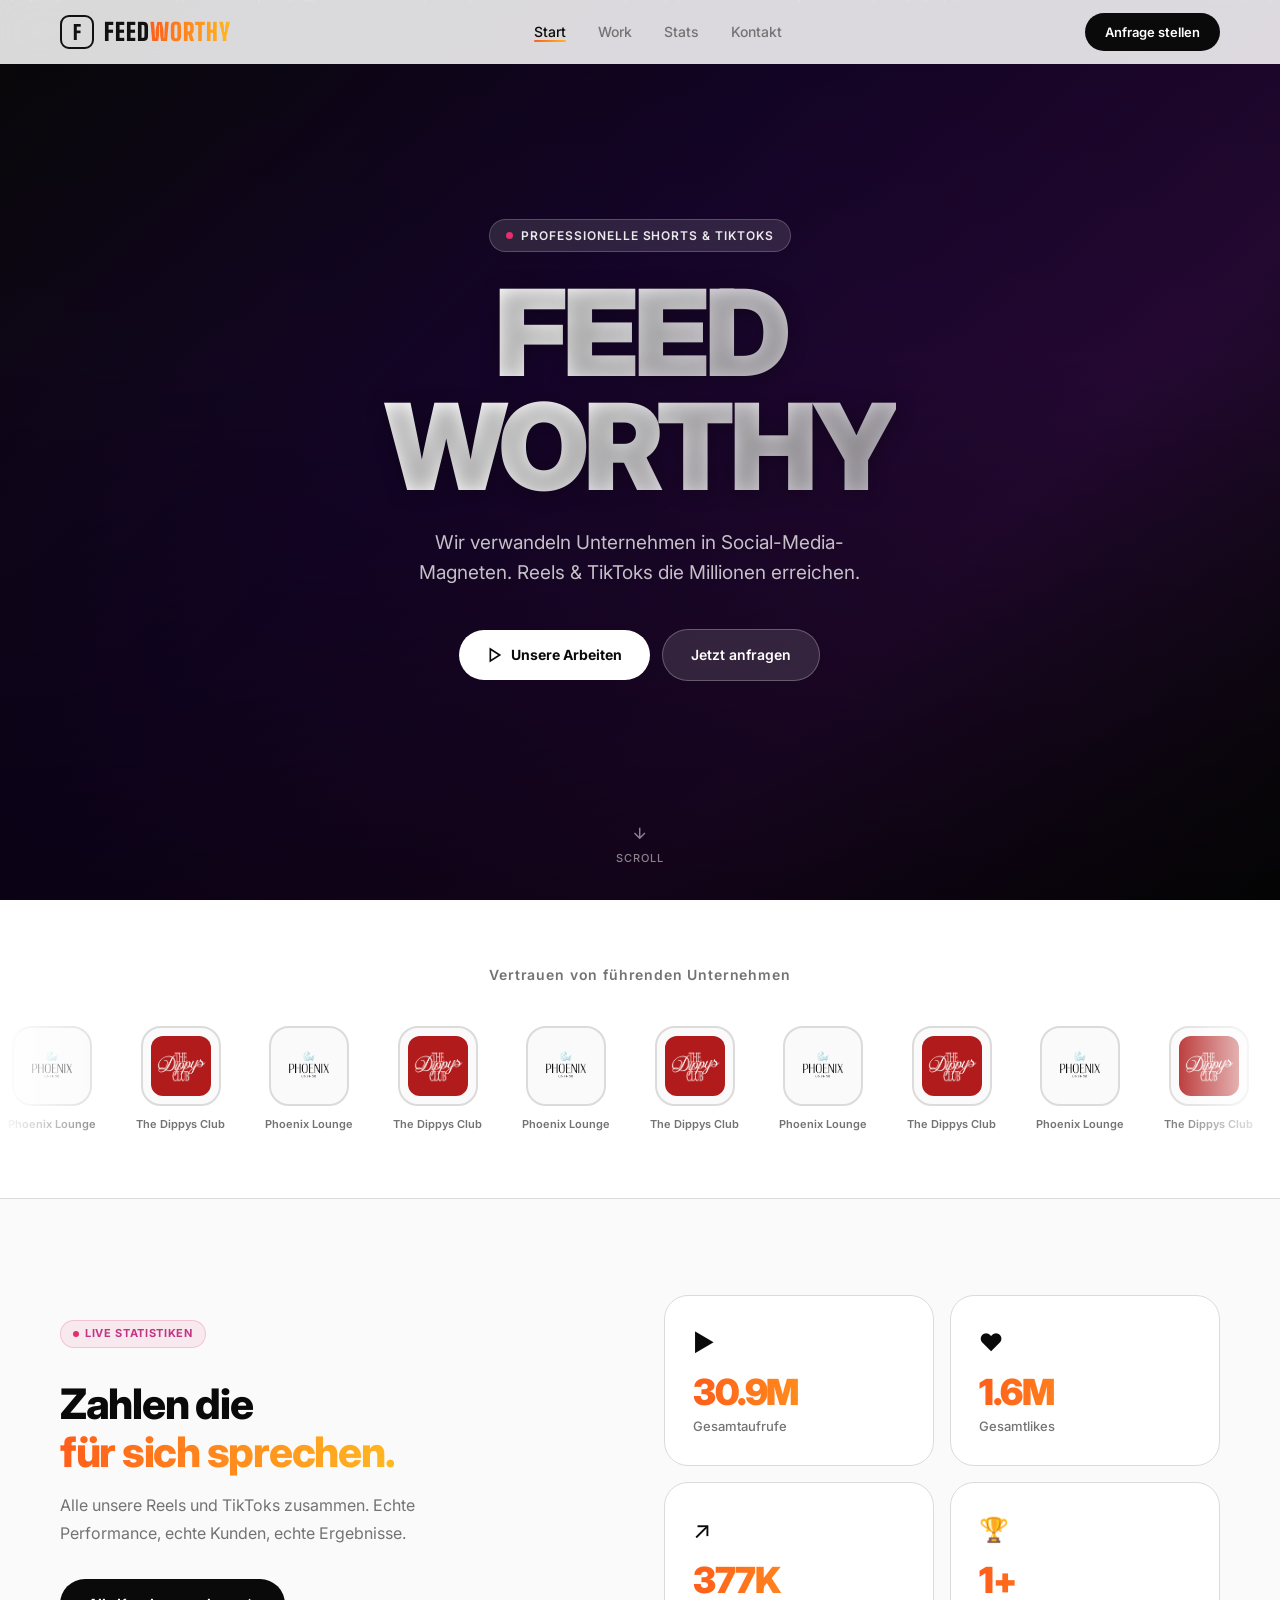
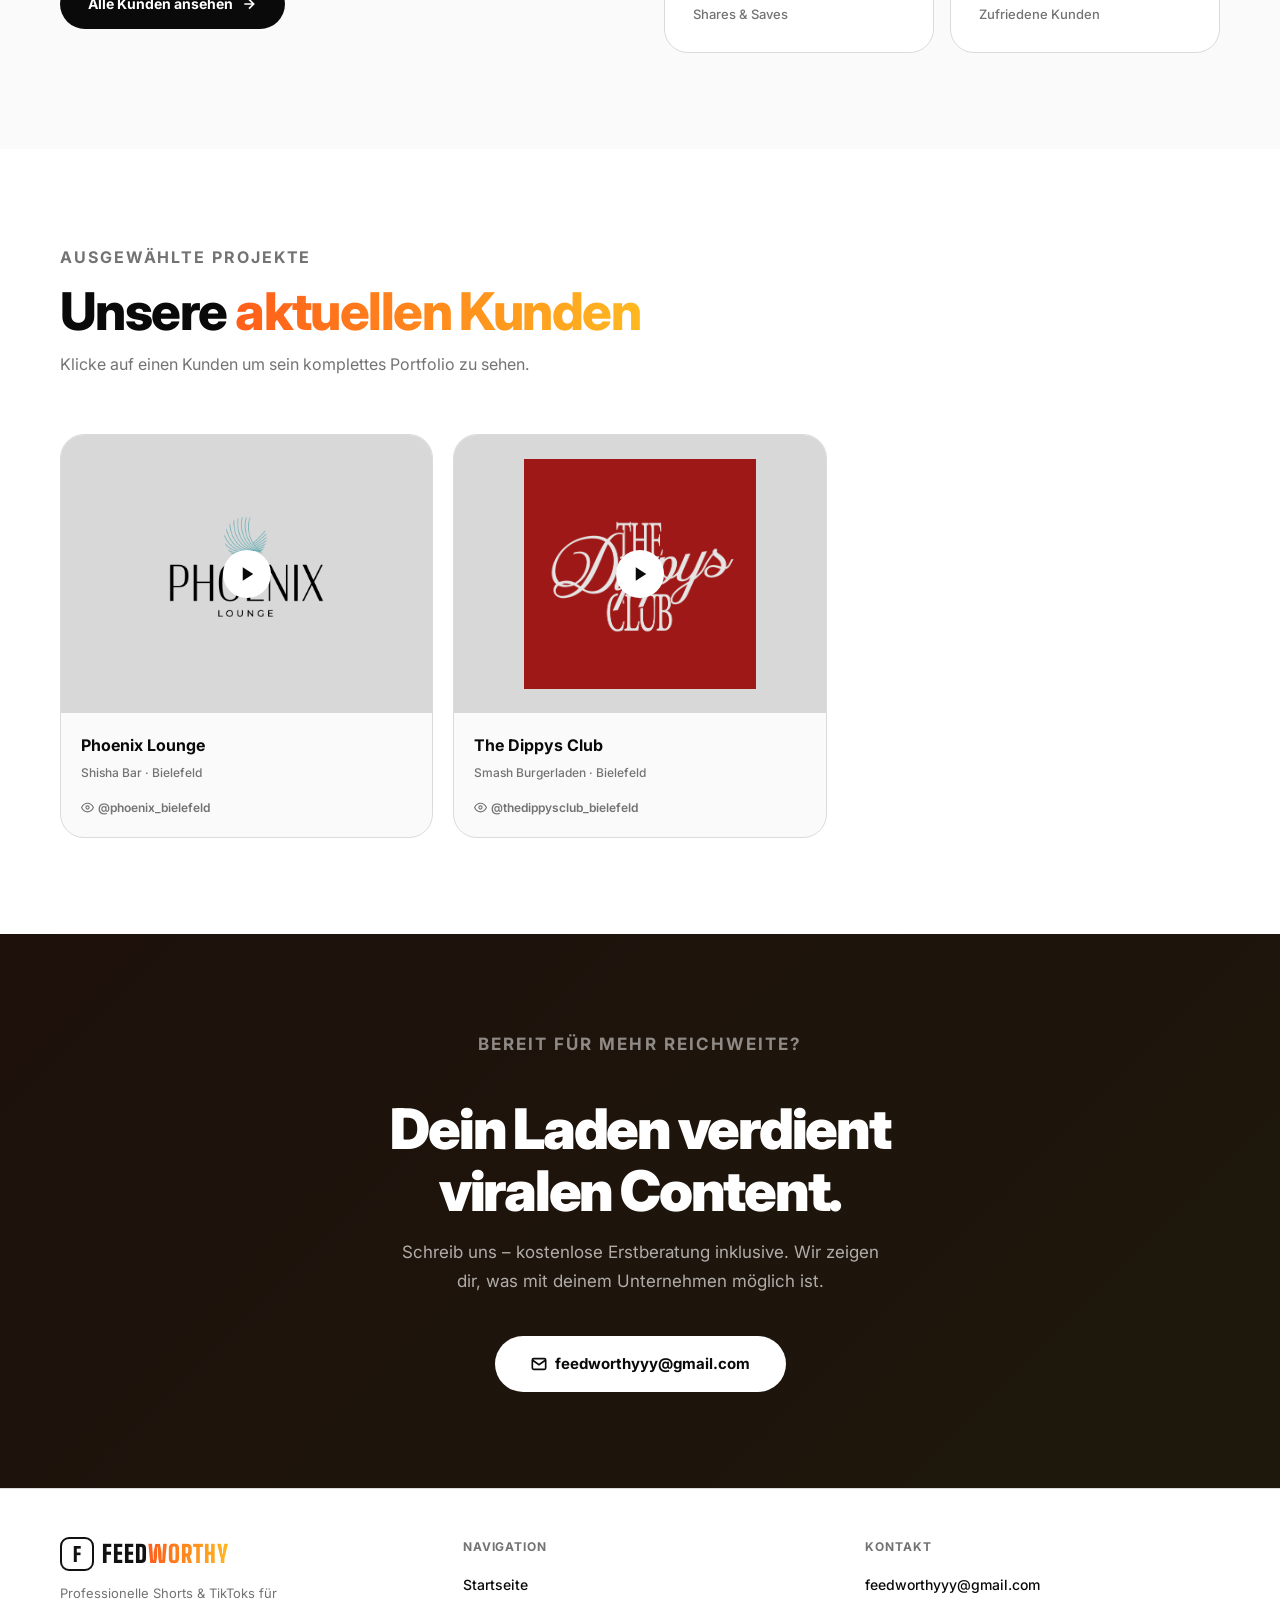
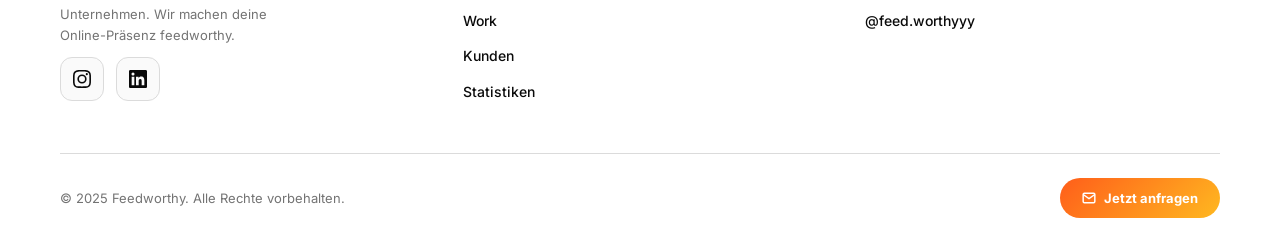
==== commit f8078cb4: "update" ====
--- a/index.html
+++ b/index.html
@@ -89,69 +89,69 @@
       <div class="ticker">
         <!-- Set 1 -->
         <div class="ticker__item">
-          <a href="clients/bella-boutique.html" class="ticker__logo" title="Bella Boutique">BELLA<br>BOUTIQUE</a>
-          <span class="ticker__name">Bella Boutique</span>
-        </div>
-        <div class="ticker__item">
-          <a href="clients/freshbite.html" class="ticker__logo" title="FreshBite">FRESH<br>BITE</a>
-          <span class="ticker__name">FreshBite</span>
-        </div>
-        <div class="ticker__item">
-          <a href="clients/techzone.html" class="ticker__logo" title="TechZone">TECH<br>ZONE</a>
-          <span class="ticker__name">TechZone</span>
-        </div>
-        <div class="ticker__item">
-          <a href="clients/glow-studio.html" class="ticker__logo" title="Glow Studio">GLOW<br>STUDIO</a>
-          <span class="ticker__name">Glow Studio</span>
-        </div>
-        <div class="ticker__item">
-          <a href="clients/bella-boutique.html" class="ticker__logo" title="Bella Boutique">BELLA<br>BOUTIQUE</a>
-          <span class="ticker__name">Bella Boutique</span>
-        </div>
-        <div class="ticker__item">
-          <a href="clients/freshbite.html" class="ticker__logo" title="FreshBite">FRESH<br>BITE</a>
-          <span class="ticker__name">FreshBite</span>
-        </div>
-        <div class="ticker__item">
-          <a href="clients/techzone.html" class="ticker__logo" title="TechZone">TECH<br>ZONE</a>
-          <span class="ticker__name">TechZone</span>
-        </div>
-        <div class="ticker__item">
-          <a href="clients/glow-studio.html" class="ticker__logo" title="Glow Studio">GLOW<br>STUDIO</a>
-          <span class="ticker__name">Glow Studio</span>
+          <a href="clients/phoenix-lounge.html" class="ticker__logo" title="Phoenix Lounge"><img src="images/Phoenix-Logo-01.png" alt="Phoenix Lounge"></a>
+          <span class="ticker__name">Phoenix Lounge</span>
+        </div>
+        <div class="ticker__item">
+          <a href="clients/dippys-club.html" class="ticker__logo" title="The Dippys Club"><img src="images/Dippys-Logo-RZ%202.png" alt="The Dippys Club"></a>
+          <span class="ticker__name">The Dippys Club</span>
+        </div>
+        <div class="ticker__item">
+          <a href="clients/phoenix-lounge.html" class="ticker__logo" title="Phoenix Lounge"><img src="images/Phoenix-Logo-01.png" alt="Phoenix Lounge"></a>
+          <span class="ticker__name">Phoenix Lounge</span>
+        </div>
+        <div class="ticker__item">
+          <a href="clients/dippys-club.html" class="ticker__logo" title="The Dippys Club"><img src="images/Dippys-Logo-RZ%202.png" alt="The Dippys Club"></a>
+          <span class="ticker__name">The Dippys Club</span>
+        </div>
+        <div class="ticker__item">
+          <a href="clients/phoenix-lounge.html" class="ticker__logo" title="Phoenix Lounge"><img src="images/Phoenix-Logo-01.png" alt="Phoenix Lounge"></a>
+          <span class="ticker__name">Phoenix Lounge</span>
+        </div>
+        <div class="ticker__item">
+          <a href="clients/dippys-club.html" class="ticker__logo" title="The Dippys Club"><img src="images/Dippys-Logo-RZ%202.png" alt="The Dippys Club"></a>
+          <span class="ticker__name">The Dippys Club</span>
+        </div>
+        <div class="ticker__item">
+          <a href="clients/phoenix-lounge.html" class="ticker__logo" title="Phoenix Lounge"><img src="images/Phoenix-Logo-01.png" alt="Phoenix Lounge"></a>
+          <span class="ticker__name">Phoenix Lounge</span>
+        </div>
+        <div class="ticker__item">
+          <a href="clients/dippys-club.html" class="ticker__logo" title="The Dippys Club"><img src="images/Dippys-Logo-RZ%202.png" alt="The Dippys Club"></a>
+          <span class="ticker__name">The Dippys Club</span>
         </div>
         <!-- Set 2 (Duplikat für nahtloses Looping) -->
         <div class="ticker__item">
-          <a href="clients/bella-boutique.html" class="ticker__logo" title="Bella Boutique">BELLA<br>BOUTIQUE</a>
-          <span class="ticker__name">Bella Boutique</span>
-        </div>
-        <div class="ticker__item">
-          <a href="clients/freshbite.html" class="ticker__logo" title="FreshBite">FRESH<br>BITE</a>
-          <span class="ticker__name">FreshBite</span>
-        </div>
-        <div class="ticker__item">
-          <a href="clients/techzone.html" class="ticker__logo" title="TechZone">TECH<br>ZONE</a>
-          <span class="ticker__name">TechZone</span>
-        </div>
-        <div class="ticker__item">
-          <a href="clients/glow-studio.html" class="ticker__logo" title="Glow Studio">GLOW<br>STUDIO</a>
-          <span class="ticker__name">Glow Studio</span>
-        </div>
-        <div class="ticker__item">
-          <a href="clients/bella-boutique.html" class="ticker__logo" title="Bella Boutique">BELLA<br>BOUTIQUE</a>
-          <span class="ticker__name">Bella Boutique</span>
-        </div>
-        <div class="ticker__item">
-          <a href="clients/freshbite.html" class="ticker__logo" title="FreshBite">FRESH<br>BITE</a>
-          <span class="ticker__name">FreshBite</span>
-        </div>
-        <div class="ticker__item">
-          <a href="clients/techzone.html" class="ticker__logo" title="TechZone">TECH<br>ZONE</a>
-          <span class="ticker__name">TechZone</span>
-        </div>
-        <div class="ticker__item">
-          <a href="clients/glow-studio.html" class="ticker__logo" title="Glow Studio">GLOW<br>STUDIO</a>
-          <span class="ticker__name">Glow Studio</span>
+          <a href="clients/phoenix-lounge.html" class="ticker__logo" title="Phoenix Lounge"><img src="images/Phoenix-Logo-01.png" alt="Phoenix Lounge"></a>
+          <span class="ticker__name">Phoenix Lounge</span>
+        </div>
+        <div class="ticker__item">
+          <a href="clients/dippys-club.html" class="ticker__logo" title="The Dippys Club"><img src="images/Dippys-Logo-RZ%202.png" alt="The Dippys Club"></a>
+          <span class="ticker__name">The Dippys Club</span>
+        </div>
+        <div class="ticker__item">
+          <a href="clients/phoenix-lounge.html" class="ticker__logo" title="Phoenix Lounge"><img src="images/Phoenix-Logo-01.png" alt="Phoenix Lounge"></a>
+          <span class="ticker__name">Phoenix Lounge</span>
+        </div>
+        <div class="ticker__item">
+          <a href="clients/dippys-club.html" class="ticker__logo" title="The Dippys Club"><img src="images/Dippys-Logo-RZ%202.png" alt="The Dippys Club"></a>
+          <span class="ticker__name">The Dippys Club</span>
+        </div>
+        <div class="ticker__item">
+          <a href="clients/phoenix-lounge.html" class="ticker__logo" title="Phoenix Lounge"><img src="images/Phoenix-Logo-01.png" alt="Phoenix Lounge"></a>
+          <span class="ticker__name">Phoenix Lounge</span>
+        </div>
+        <div class="ticker__item">
+          <a href="clients/dippys-club.html" class="ticker__logo" title="The Dippys Club"><img src="images/Dippys-Logo-RZ%202.png" alt="The Dippys Club"></a>
+          <span class="ticker__name">The Dippys Club</span>
+        </div>
+        <div class="ticker__item">
+          <a href="clients/phoenix-lounge.html" class="ticker__logo" title="Phoenix Lounge"><img src="images/Phoenix-Logo-01.png" alt="Phoenix Lounge"></a>
+          <span class="ticker__name">Phoenix Lounge</span>
+        </div>
+        <div class="ticker__item">
+          <a href="clients/dippys-club.html" class="ticker__logo" title="The Dippys Club"><img src="images/Dippys-Logo-RZ%202.png" alt="The Dippys Club"></a>
+          <span class="ticker__name">The Dippys Club</span>
         </div>
       </div>
     </div>
@@ -200,7 +200,7 @@
         <div class="stat-card">
           <div class="stat-card__icon">🏆</div>
           <div class="stat-card__value">
-            <span data-counter data-target="12" data-suffix="+">0</span>
+            <span data-counter data-target="2" data-suffix="+">0</span>
           </div>
           <div class="stat-card__label">Zufriedene Kunden</div>
         </div>
@@ -218,89 +218,39 @@
       </div>
       <div class="work-grid">
 
-        <a href="clients/bella-boutique.html" class="work-card">
-          <div class="work-card__thumb" style="background: linear-gradient(135deg, #f953c6, #b91d73);">
-            <div class="work-card__play">
+        <a href="clients/phoenix-lounge.html" class="work-card">
+          <div class="work-card__thumb" style="background: #f0f0f0; position: relative;">
+            <img src="images/Phoenix-Logo-01.png" alt="Phoenix Lounge" class="work-card__thumb-logo">
+            <div class="work-card__play" style="position:relative;z-index:1;">
               <svg viewBox="0 0 24 24"><path d="M5 3l14 9-14 9V3z"/></svg>
             </div>
           </div>
           <div class="work-card__body">
-            <div class="work-card__name">Bella Boutique</div>
-            <div class="work-card__category">Mode & Fashion</div>
+            <div class="work-card__name">Phoenix Lounge</div>
+            <div class="work-card__category">Shisha Bar · Bielefeld</div>
             <div class="work-card__stats">
               <span class="work-card__stat">
                 <svg viewBox="0 0 24 24" fill="none" stroke-width="2"><path d="M1 12s4-8 11-8 11 8 11 8-4 8-11 8-11-8-11-8z"/><circle cx="12" cy="12" r="3"/></svg>
-                18.2M Views
-              </span>
-              <span class="work-card__stat">
-                <svg viewBox="0 0 24 24" stroke-width="2"><path d="M20.84 4.61a5.5 5.5 0 0 0-7.78 0L12 5.67l-1.06-1.06a5.5 5.5 0 0 0-7.78 7.78l1.06 1.06L12 21.23l7.78-7.78 1.06-1.06a5.5 5.5 0 0 0 0-7.78z"/></svg>
-                980K Likes
+                @phoenix_bielefeld
               </span>
             </div>
           </div>
         </a>
 
-        <a href="clients/freshbite.html" class="work-card">
-          <div class="work-card__thumb" style="background: linear-gradient(135deg, #f7971e, #ffd200);">
-            <div class="work-card__play">
+        <a href="clients/dippys-club.html" class="work-card">
+          <div class="work-card__thumb" style="background: #f0f0f0; position: relative;">
+            <img src="images/Dippys-Logo-RZ%202.png" alt="The Dippys Club" class="work-card__thumb-logo">
+            <div class="work-card__play" style="position:relative;z-index:1;">
               <svg viewBox="0 0 24 24"><path d="M5 3l14 9-14 9V3z"/></svg>
             </div>
           </div>
           <div class="work-card__body">
-            <div class="work-card__name">FreshBite</div>
-            <div class="work-card__category">Food & Restaurant</div>
+            <div class="work-card__name">The Dippys Club</div>
+            <div class="work-card__category">Smash Burgerladen · Bielefeld</div>
             <div class="work-card__stats">
               <span class="work-card__stat">
                 <svg viewBox="0 0 24 24" fill="none" stroke-width="2"><path d="M1 12s4-8 11-8 11 8 11 8-4 8-11 8-11-8-11-8z"/><circle cx="12" cy="12" r="3"/></svg>
-                14.5M Views
-              </span>
-              <span class="work-card__stat">
-                <svg viewBox="0 0 24 24" stroke-width="2"><path d="M20.84 4.61a5.5 5.5 0 0 0-7.78 0L12 5.67l-1.06-1.06a5.5 5.5 0 0 0-7.78 7.78l1.06 1.06L12 21.23l7.78-7.78 1.06-1.06a5.5 5.5 0 0 0 0-7.78z"/></svg>
-                720K Likes
-              </span>
-            </div>
-          </div>
-        </a>
-
-        <a href="clients/techzone.html" class="work-card">
-          <div class="work-card__thumb" style="background: linear-gradient(135deg, #0f0c29, #302b63, #24243e);">
-            <div class="work-card__play">
-              <svg viewBox="0 0 24 24"><path d="M5 3l14 9-14 9V3z"/></svg>
-            </div>
-          </div>
-          <div class="work-card__body">
-            <div class="work-card__name">TechZone</div>
-            <div class="work-card__category">Elektronik & Tech</div>
-            <div class="work-card__stats">
-              <span class="work-card__stat">
-                <svg viewBox="0 0 24 24" fill="none" stroke-width="2"><path d="M1 12s4-8 11-8 11 8 11 8-4 8-11 8-11-8-11-8z"/><circle cx="12" cy="12" r="3"/></svg>
-                11.8M Views
-              </span>
-              <span class="work-card__stat">
-                <svg viewBox="0 0 24 24" stroke-width="2"><path d="M20.84 4.61a5.5 5.5 0 0 0-7.78 0L12 5.67l-1.06-1.06a5.5 5.5 0 0 0-7.78 7.78l1.06 1.06L12 21.23l7.78-7.78 1.06-1.06a5.5 5.5 0 0 0 0-7.78z"/></svg>
-                540K Likes
-              </span>
-            </div>
-          </div>
-        </a>
-
-        <a href="clients/glow-studio.html" class="work-card">
-          <div class="work-card__thumb" style="background: linear-gradient(135deg, #ee9ca7, #ffdde1);">
-            <div class="work-card__play">
-              <svg viewBox="0 0 24 24"><path d="M5 3l14 9-14 9V3z"/></svg>
-            </div>
-          </div>
-          <div class="work-card__body">
-            <div class="work-card__name">Glow Studio</div>
-            <div class="work-card__category">Beauty & Kosmetik</div>
-            <div class="work-card__stats">
-              <span class="work-card__stat">
-                <svg viewBox="0 0 24 24" fill="none" stroke-width="2"><path d="M1 12s4-8 11-8 11 8 11 8-4 8-11 8-11-8-11-8z"/><circle cx="12" cy="12" r="3"/></svg>
-                7.9M Views
-              </span>
-              <span class="work-card__stat">
-                <svg viewBox="0 0 24 24" stroke-width="2"><path d="M20.84 4.61a5.5 5.5 0 0 0-7.78 0L12 5.67l-1.06-1.06a5.5 5.5 0 0 0-7.78 7.78l1.06 1.06L12 21.23l7.78-7.78 1.06-1.06a5.5 5.5 0 0 0 0-7.78z"/></svg>
-                560K Likes
+                @thedippysclub_bielefeld
               </span>
             </div>
           </div>
@@ -338,7 +288,7 @@
           </p>
           <div class="footer__social">
             <!-- Instagram -->
-            <a href="https://instagram.com/feedworthy" target="_blank" rel="noopener" class="footer__social-link" aria-label="Instagram">
+            <a href="https://www.instagram.com/feed.worthyyy" target="_blank" rel="noopener" class="footer__social-link" aria-label="Instagram">
               <svg viewBox="0 0 24 24"><path d="M12 2.163c3.204 0 3.584.012 4.85.07 3.252.148 4.771 1.691 4.919 4.919.058 1.265.069 1.645.069 4.849 0 3.205-.012 3.584-.069 4.849-.149 3.225-1.664 4.771-4.919 4.919-1.266.058-1.644.07-4.85.07-3.204 0-3.584-.012-4.849-.07-3.26-.149-4.771-1.699-4.919-4.92-.058-1.265-.07-1.644-.07-4.849 0-3.204.013-3.583.07-4.849.149-3.227 1.664-4.771 4.919-4.919 1.266-.057 1.645-.069 4.849-.069zM12 0C8.741 0 8.333.014 7.053.072 2.695.272.273 2.69.073 7.052.014 8.333 0 8.741 0 12c0 3.259.014 3.668.072 4.948.2 4.358 2.618 6.78 6.98 6.98C8.333 23.986 8.741 24 12 24c3.259 0 3.668-.014 4.948-.072 4.354-.2 6.782-2.618 6.979-6.98.059-1.28.073-1.689.073-4.948 0-3.259-.014-3.667-.072-4.947-.196-4.354-2.617-6.78-6.979-6.98C15.668.014 15.259 0 12 0zm0 5.838a6.162 6.162 0 1 0 0 12.324 6.162 6.162 0 0 0 0-12.324zM12 16a4 4 0 1 1 0-8 4 4 0 0 1 0 8zm6.406-11.845a1.44 1.44 0 1 0 0 2.881 1.44 1.44 0 0 0 0-2.881z"/></svg>
             </a>
             <!-- LinkedIn -->
@@ -360,7 +310,7 @@
           <h4>Kontakt</h4>
           <ul class="footer__links">
             <li><a href="mailto:feedworthyyy@gmail.com">feedworthyyy@gmail.com</a></li>
-            <li><a href="https://instagram.com/feedworthy">@feedworthy</a></li>
+            <li><a href="https://www.instagram.com/feed.worthyyy">@feed.worthyyy</a></li>
           </ul>
         </div>
       </div>
--- a/css/style.css
+++ b/css/style.css
@@ -597,6 +597,23 @@
   background: white;
 }
 
+.ticker__logo img {
+  width: 100%;
+  height: 100%;
+  object-fit: contain;
+  border-radius: 12px;
+}
+
+.work-card__thumb-logo {
+  position: absolute;
+  inset: 0;
+  width: 100%;
+  height: 100%;
+  object-fit: contain;
+  padding: 24px;
+  z-index: 0;
+}
+
 .ticker__name {
   font-size: 11px;
   font-weight: 600;
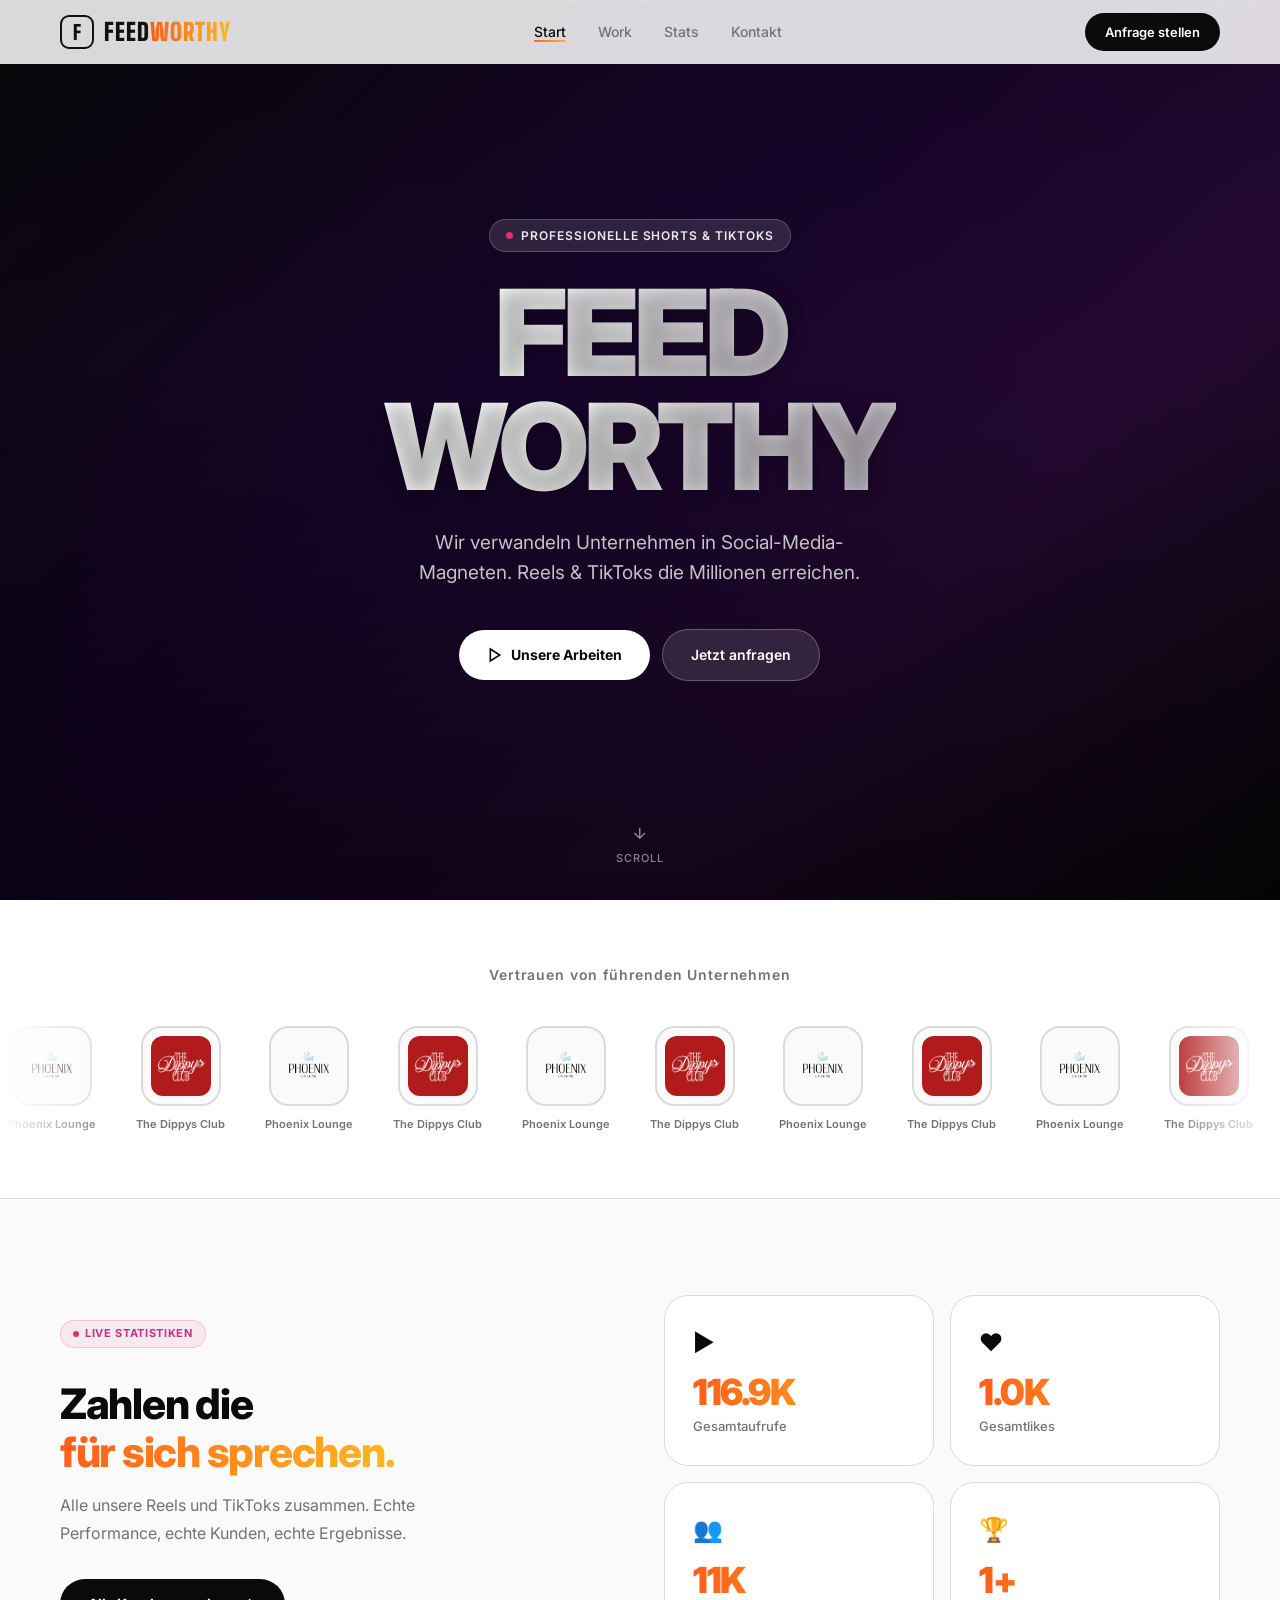
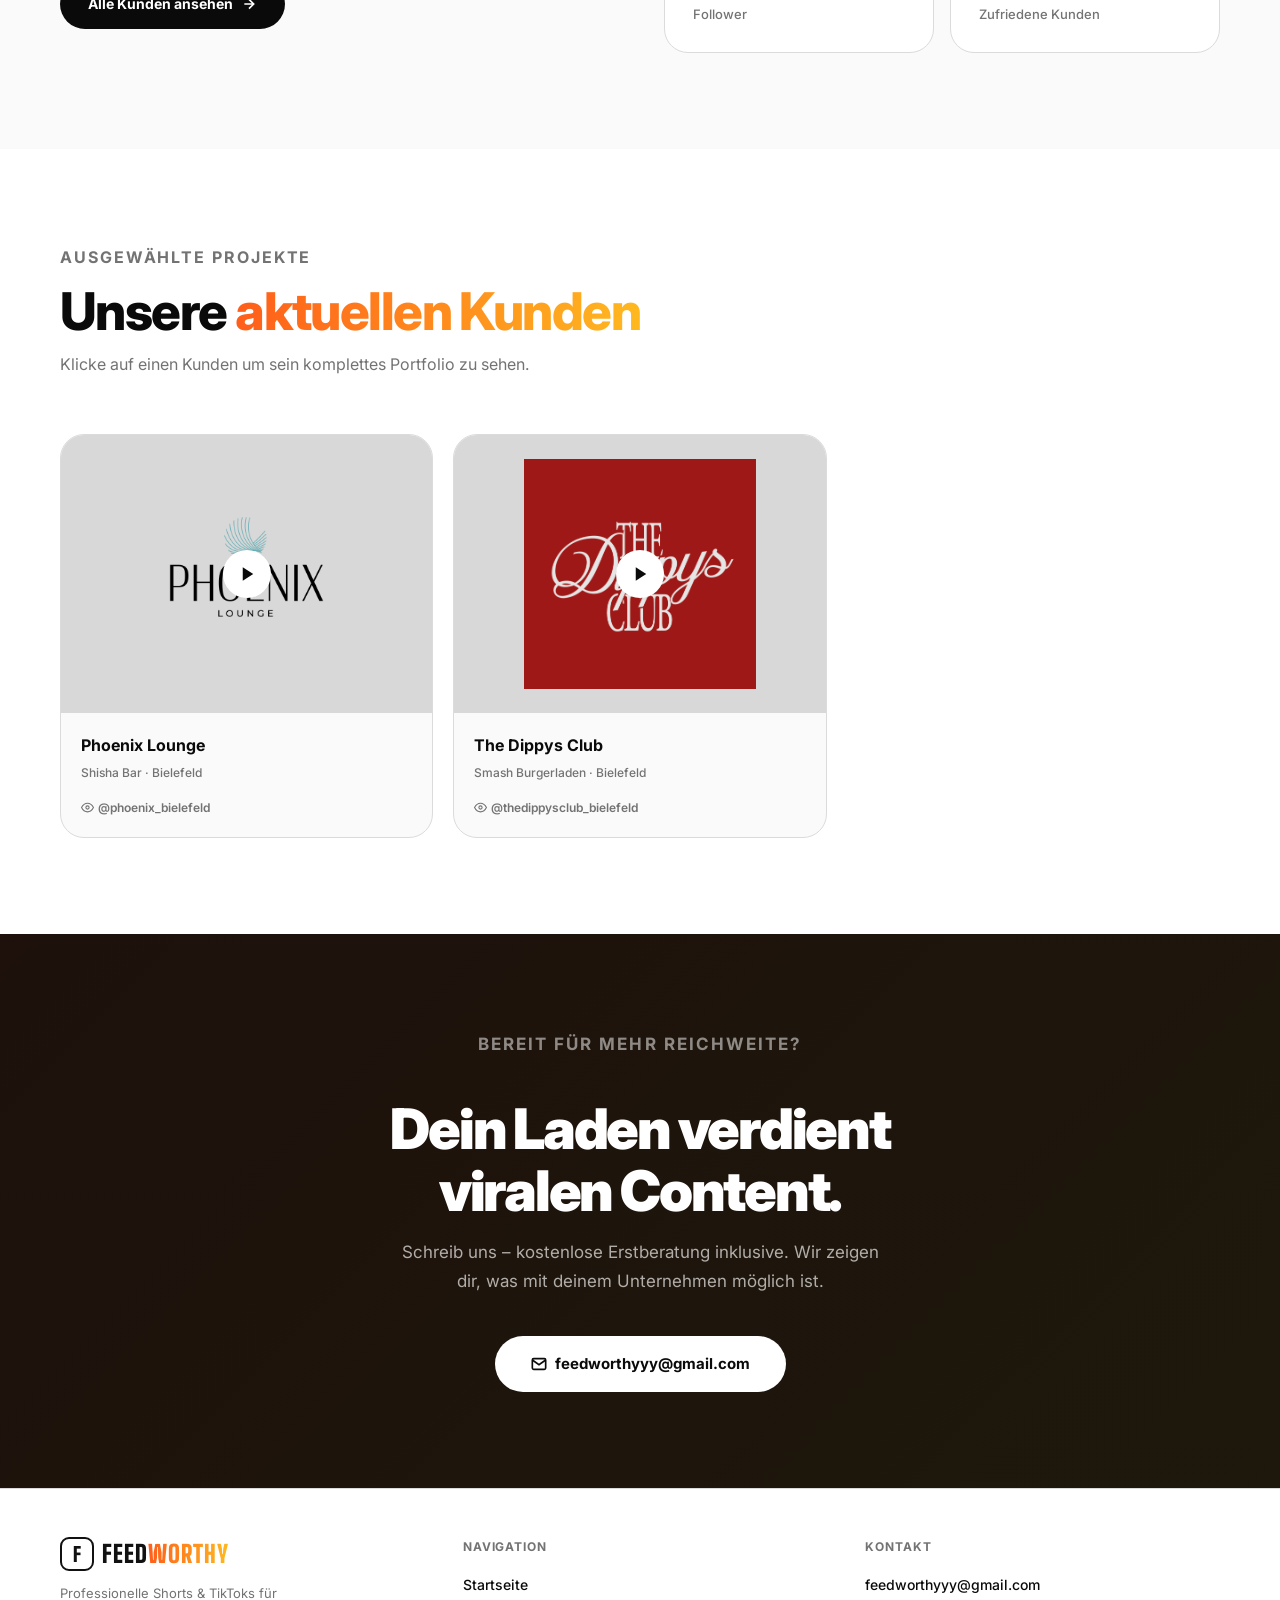
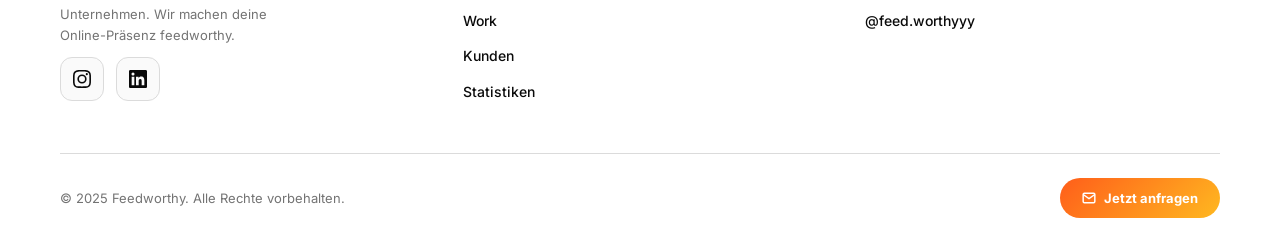
==== commit f66ec8a2: "Add real client data, stats & second client page - Add The Dippys Club client page (9 Instagram Reel" ====
--- a/index.html
+++ b/index.html
@@ -179,23 +179,23 @@
         <div class="stat-card">
           <div class="stat-card__icon">▶️</div>
           <div class="stat-card__value">
-            <span data-counter data-target="52.4" data-suffix="M">0</span>
+            <span data-counter data-target="196.5" data-suffix="K">0</span>
           </div>
           <div class="stat-card__label">Gesamtaufrufe</div>
         </div>
         <div class="stat-card">
           <div class="stat-card__icon">❤️</div>
           <div class="stat-card__value">
-            <span data-counter data-target="2.8" data-suffix="M">0</span>
+            <span data-counter data-target="1.7" data-suffix="K">0</span>
           </div>
           <div class="stat-card__label">Gesamtlikes</div>
         </div>
         <div class="stat-card">
-          <div class="stat-card__icon">↗️</div>
+          <div class="stat-card__icon">👥</div>
           <div class="stat-card__value">
-            <span data-counter data-target="640" data-suffix="K">0</span>
-          </div>
-          <div class="stat-card__label">Shares & Saves</div>
+            <span data-counter data-target="19" data-suffix="K">0</span>
+          </div>
+          <div class="stat-card__label">Follower</div>
         </div>
         <div class="stat-card">
           <div class="stat-card__icon">🏆</div>
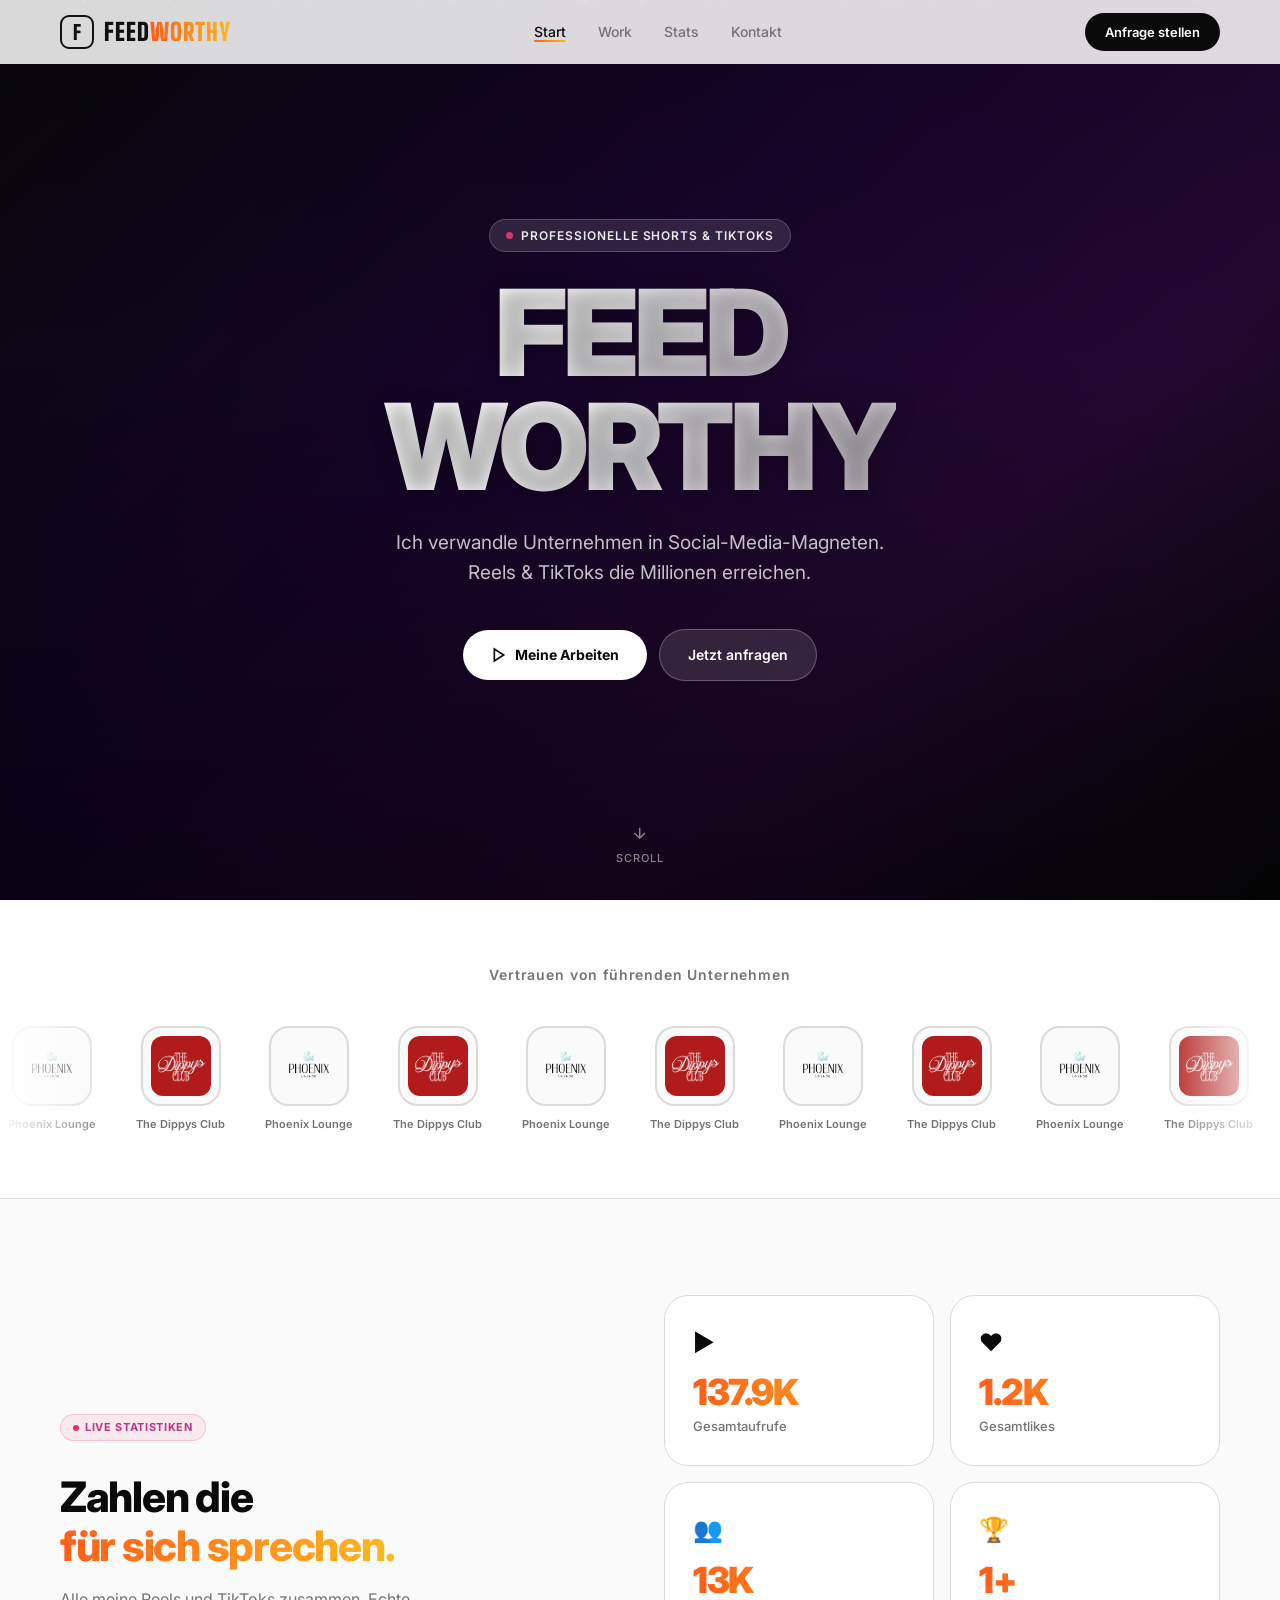
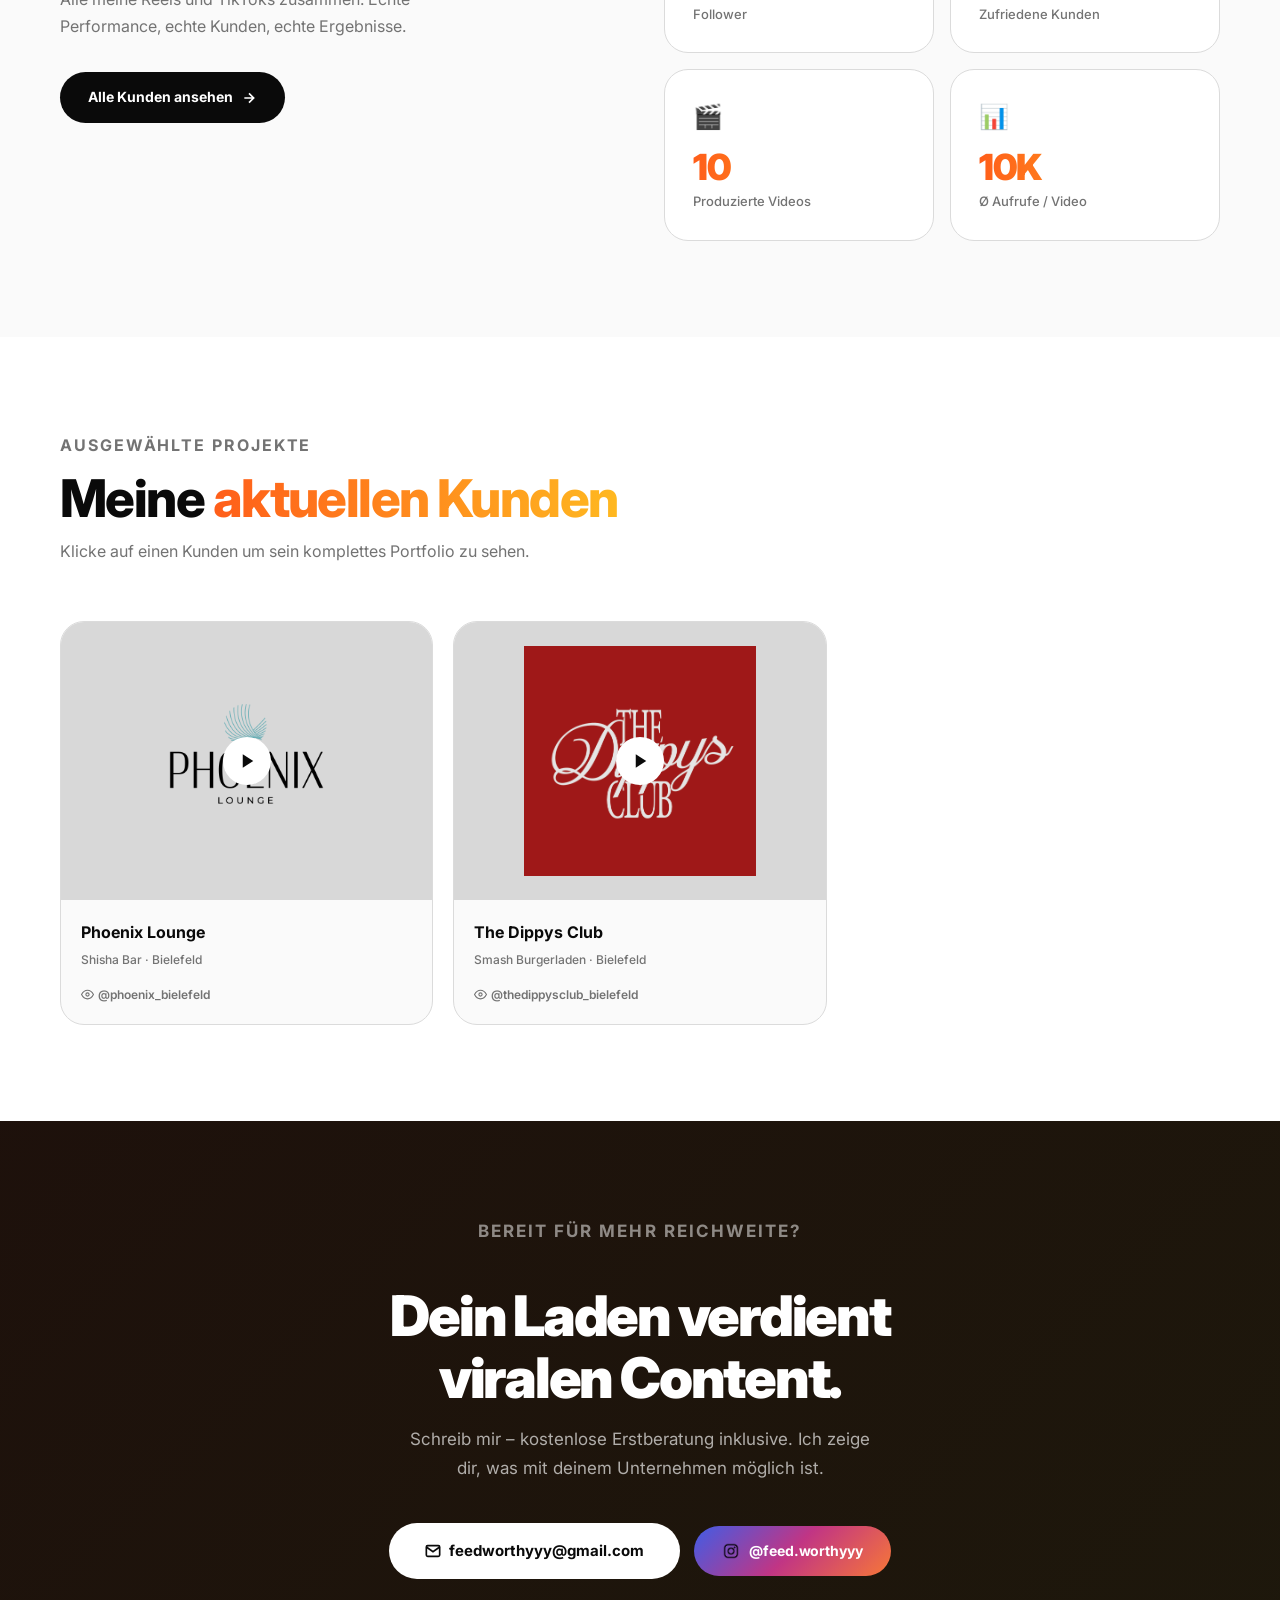
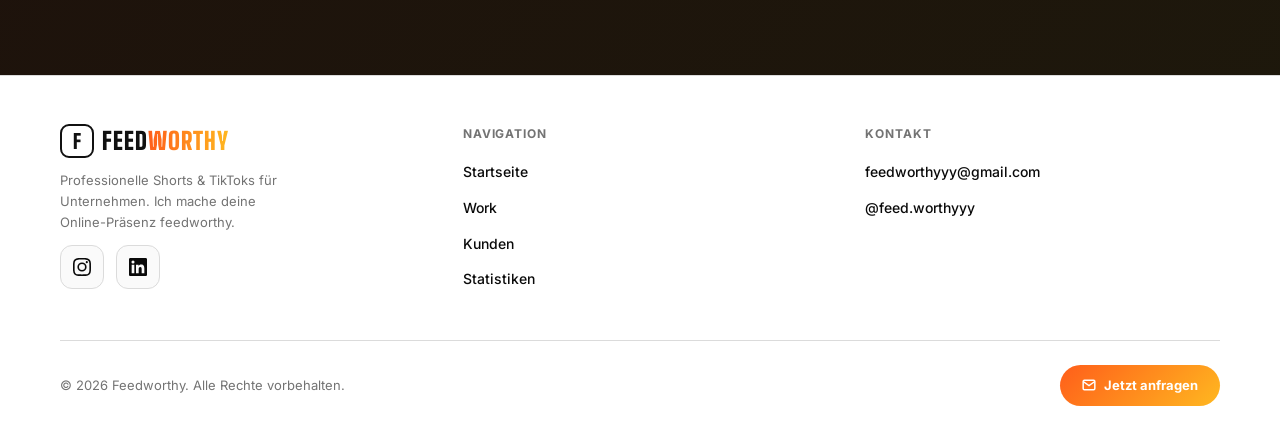
==== commit c8d520b2: "Refine copy (ich statt wir), 2026, Instagram CTA, post stats, embed fix - Alle "wir/uns/unser" → "ic" ====
--- a/index.html
+++ b/index.html
@@ -61,13 +61,13 @@
         <span>WORTHY</span>
       </h1>
       <p class="hero__subtitle">
-        Wir verwandeln Unternehmen in Social-Media-Magneten.
+        Ich verwandle Unternehmen in Social-Media-Magneten.
         Reels & TikToks die Millionen erreichen.
       </p>
       <div class="hero__actions">
         <a href="work.html" class="btn-primary">
           <svg width="16" height="16" viewBox="0 0 24 24" fill="none" stroke="currentColor" stroke-width="2.5"><path d="M5 3l14 9-14 9V3z"/></svg>
-          Unsere Arbeiten
+          Meine Arbeiten
         </a>
         <a href="mailto:feedworthyyy@gmail.com" class="btn-secondary">
           Jetzt anfragen
@@ -167,7 +167,7 @@
         </div>
         <h2>Zahlen die<br><span class="gradient-text">für sich sprechen.</span></h2>
         <p>
-          Alle unsere Reels und TikToks zusammen. Echte Performance,
+          Alle meine Reels und TikToks zusammen. Echte Performance,
           echte Kunden, echte Ergebnisse.
         </p>
         <a href="work.html" class="btn-dark">
@@ -204,6 +204,20 @@
           </div>
           <div class="stat-card__label">Zufriedene Kunden</div>
         </div>
+        <div class="stat-card">
+          <div class="stat-card__icon">🎬</div>
+          <div class="stat-card__value">
+            <span data-counter data-target="14" data-suffix="">0</span>
+          </div>
+          <div class="stat-card__label">Produzierte Videos</div>
+        </div>
+        <div class="stat-card">
+          <div class="stat-card__icon">📊</div>
+          <div class="stat-card__value">
+            <span data-counter data-target="14" data-suffix="K">0</span>
+          </div>
+          <div class="stat-card__label">Ø Aufrufe / Video</div>
+        </div>
       </div>
     </div>
   </section>
@@ -213,7 +227,7 @@
     <div class="container">
       <div class="section-header reveal">
         <p class="section-label">Ausgewählte Projekte</p>
-        <h2>Unsere <span class="gradient-text">aktuellen Kunden</span></h2>
+        <h2>Meine <span class="gradient-text">aktuellen Kunden</span></h2>
         <p>Klicke auf einen Kunden um sein komplettes Portfolio zu sehen.</p>
       </div>
       <div class="work-grid">
@@ -265,11 +279,17 @@
     <div class="container cta-section__inner">
       <p class="section-label" style="color: rgba(255,255,255,0.5);">Bereit für mehr Reichweite?</p>
       <h2>Dein Laden verdient<br>viralen Content.</h2>
-      <p>Schreib uns – kostenlose Erstberatung inklusive. Wir zeigen dir, was mit deinem Unternehmen möglich ist.</p>
-      <a href="mailto:feedworthyyy@gmail.com" class="btn-primary">
-        <svg width="16" height="16" viewBox="0 0 24 24" fill="none" stroke="currentColor" stroke-width="2.5"><path d="M4 4h16c1.1 0 2 .9 2 2v12c0 1.1-.9 2-2 2H4c-1.1 0-2-.9-2-2V6c0-1.1.9-2 2-2z"/><polyline points="22,6 12,13 2,6"/></svg>
-        feedworthyyy@gmail.com
-      </a>
+      <p>Schreib mir – kostenlose Erstberatung inklusive. Ich zeige dir, was mit deinem Unternehmen möglich ist.</p>
+      <div class="cta-buttons">
+        <a href="mailto:feedworthyyy@gmail.com" class="btn-primary">
+          <svg width="16" height="16" viewBox="0 0 24 24" fill="none" stroke="currentColor" stroke-width="2.5"><path d="M4 4h16c1.1 0 2 .9 2 2v12c0 1.1-.9 2-2 2H4c-1.1 0-2-.9-2-2V6c0-1.1.9-2 2-2z"/><polyline points="22,6 12,13 2,6"/></svg>
+          feedworthyyy@gmail.com
+        </a>
+        <a href="https://www.instagram.com/feed.worthyyy" target="_blank" rel="noopener" class="btn-ig">
+          <img src="images/instagram%20logo.webp" alt="Instagram">
+          @feed.worthyyy
+        </a>
+      </div>
     </div>
   </section>
 
@@ -284,7 +304,7 @@
           </div>
           <p class="footer__brand-desc">
             Professionelle Shorts & TikToks für Unternehmen.
-            Wir machen deine Online-Präsenz feedworthy.
+            Ich mache deine Online-Präsenz feedworthy.
           </p>
           <div class="footer__social">
             <!-- Instagram -->
@@ -315,7 +335,7 @@
         </div>
       </div>
       <div class="footer__bottom">
-        <p>© 2025 Feedworthy. Alle Rechte vorbehalten.</p>
+        <p>© 2026 Feedworthy. Alle Rechte vorbehalten.</p>
         <a href="mailto:feedworthyyy@gmail.com" class="footer__email-cta">
           <svg width="14" height="14" viewBox="0 0 24 24" fill="none" stroke="currentColor" stroke-width="2.5"><path d="M4 4h16c1.1 0 2 .9 2 2v12c0 1.1-.9 2-2 2H4c-1.1 0-2-.9-2-2V6c0-1.1.9-2 2-2z"/><polyline points="22,6 12,13 2,6"/></svg>
           Jetzt anfragen
--- a/css/style.css
+++ b/css/style.css
@@ -1813,3 +1813,52 @@
 .hero__title { animation: fadeIn 0.7s ease both; animation-delay: 0.4s; opacity: 0; }
 .hero__subtitle { animation: fadeIn 0.7s ease both; animation-delay: 0.6s; opacity: 0; }
 .hero__actions { animation: fadeIn 0.7s ease both; animation-delay: 0.8s; opacity: 0; }
+
+/* ============================================
+   CTA BUTTONS ROW
+   ============================================ */
+.cta-buttons {
+  display: flex;
+  flex-wrap: wrap;
+  gap: 14px;
+  justify-content: center;
+  align-items: center;
+}
+
+/* ─── Instagram CTA Button ─── */
+.btn-ig {
+  display: inline-flex;
+  align-items: center;
+  gap: 9px;
+  padding: 14px 28px;
+  border-radius: var(--radius-full);
+  background: linear-gradient(135deg, #405DE6, #C13584, #F77737);
+  color: white;
+  font-weight: 700;
+  font-size: 14px;
+  letter-spacing: -0.01em;
+  transition: all var(--ease);
+  white-space: nowrap;
+}
+.btn-ig:hover {
+  transform: translateY(-2px);
+  box-shadow: 0 8px 24px rgba(193,53,132,0.45);
+}
+.btn-ig img {
+  width: 18px;
+  height: 18px;
+  border-radius: 4px;
+  flex-shrink: 0;
+}
+
+/* ─── Video card post stats (Views + Date) ─── */
+.video-meta-stat strong {
+  color: var(--text);
+  font-weight: 700;
+}
+
+@media (max-width: 480px) {
+  .cta-buttons { flex-direction: column; align-items: stretch; }
+  .cta-buttons .btn-primary,
+  .cta-buttons .btn-ig { justify-content: center; }
+}
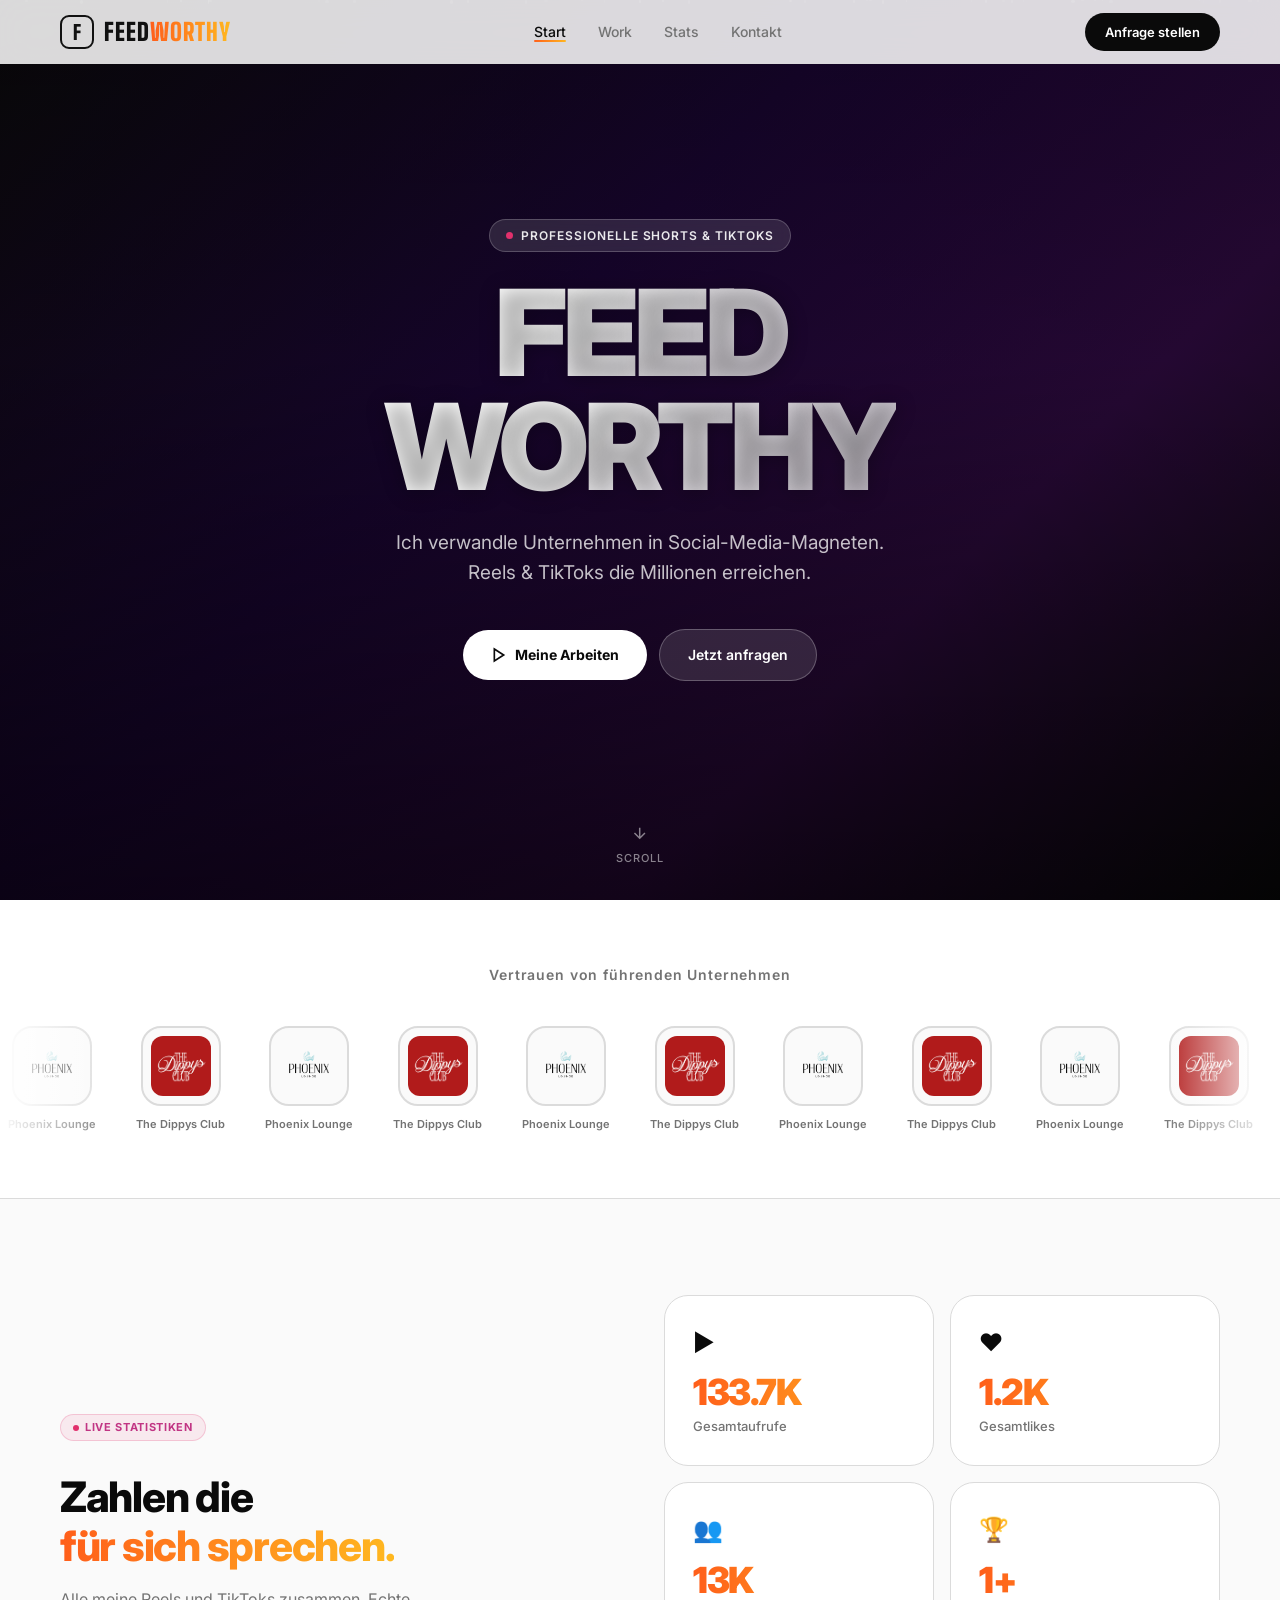
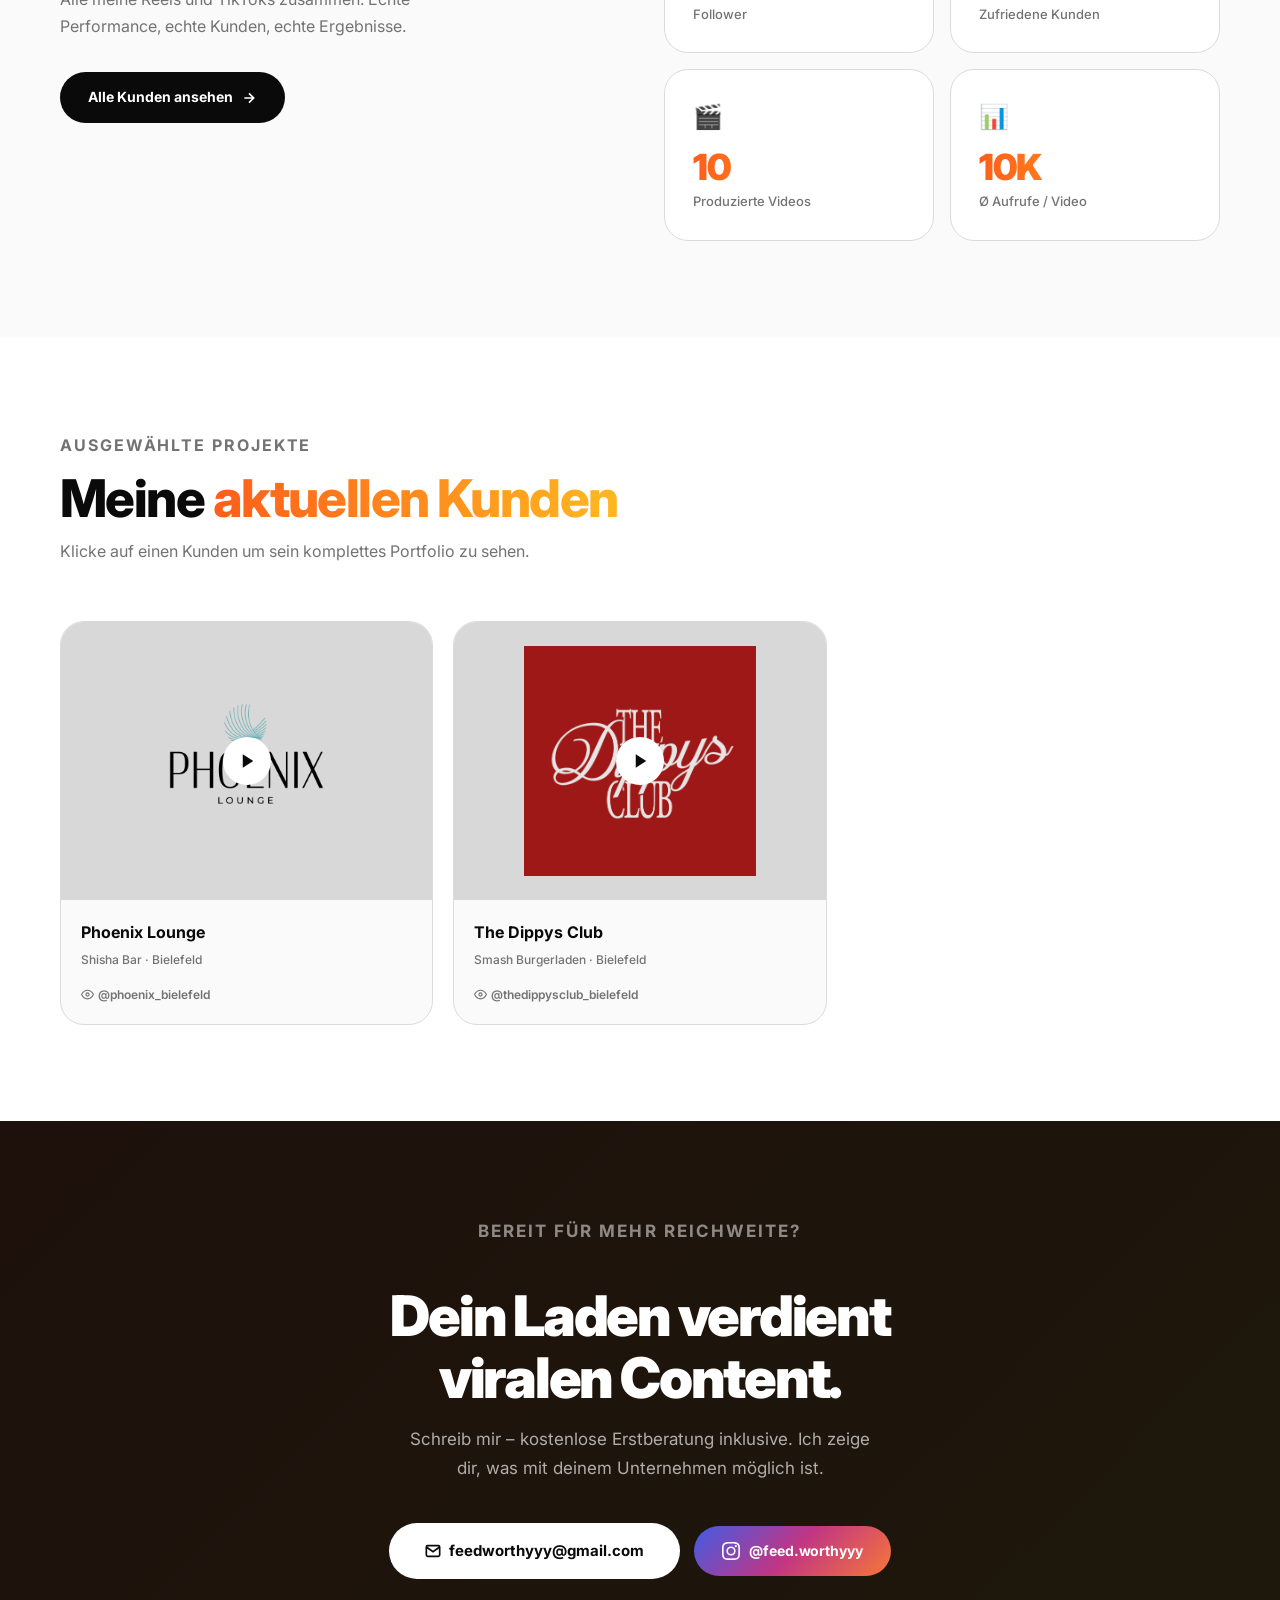
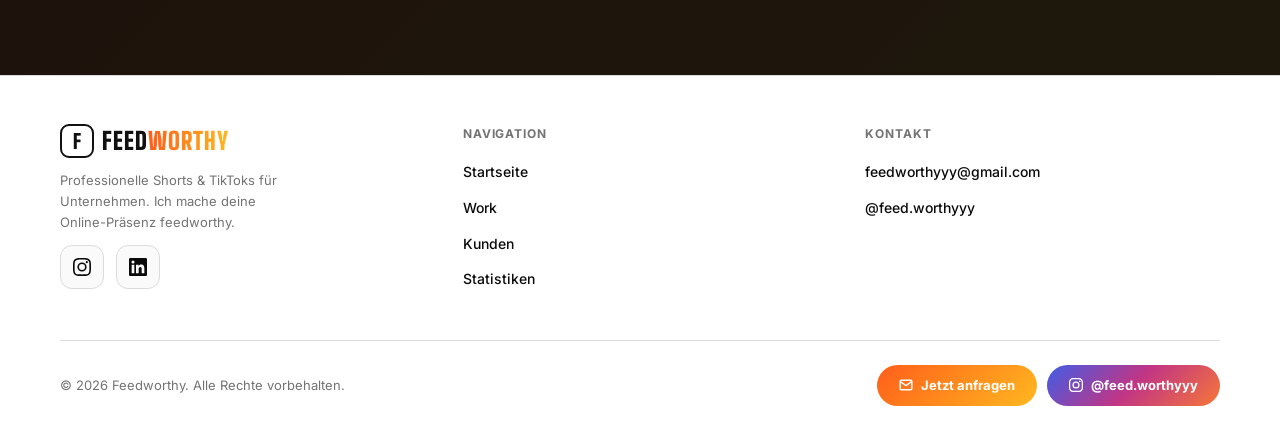
==== commit a4462e0a: "Instagram-Button überall einheitlich: SVG-Icon, Footer + CTA - btn-ig: webp-Bild durch inline SVG er" ====
--- a/index.html
+++ b/index.html
@@ -286,7 +286,7 @@
           feedworthyyy@gmail.com
         </a>
         <a href="https://www.instagram.com/feed.worthyyy" target="_blank" rel="noopener" class="btn-ig">
-          <img src="images/instagram%20logo.webp" alt="Instagram">
+          <svg width="18" height="18" viewBox="0 0 24 24" fill="currentColor"><path d="M12 2.163c3.204 0 3.584.012 4.85.07 3.252.148 4.771 1.691 4.919 4.919.058 1.265.069 1.645.069 4.849 0 3.205-.012 3.584-.069 4.849-.149 3.225-1.664 4.771-4.919 4.919-1.266.058-1.644.07-4.85.07-3.204 0-3.584-.012-4.849-.07-3.26-.149-4.771-1.699-4.919-4.92-.058-1.265-.07-1.644-.07-4.849 0-3.204.013-3.583.07-4.849.149-3.227 1.664-4.771 4.919-4.919 1.266-.057 1.645-.069 4.849-.069zM12 0C8.741 0 8.333.014 7.053.072 2.695.272.273 2.69.073 7.052.014 8.333 0 8.741 0 12c0 3.259.014 3.668.072 4.948.2 4.358 2.618 6.78 6.98 6.98C8.333 23.986 8.741 24 12 24c3.259 0 3.668-.014 4.948-.072 4.354-.2 6.782-2.618 6.979-6.98.059-1.28.073-1.689.073-4.948 0-3.259-.014-3.667-.072-4.947-.196-4.354-2.617-6.78-6.979-6.98C15.668.014 15.259 0 12 0zm0 5.838a6.162 6.162 0 1 0 0 12.324 6.162 6.162 0 0 0 0-12.324zM12 16a4 4 0 1 1 0-8 4 4 0 0 1 0 8zm6.406-11.845a1.44 1.44 0 1 0 0 2.881 1.44 1.44 0 0 0 0-2.881z"/></svg>
           @feed.worthyyy
         </a>
       </div>
@@ -336,10 +336,16 @@
       </div>
       <div class="footer__bottom">
         <p>© 2026 Feedworthy. Alle Rechte vorbehalten.</p>
-        <a href="mailto:feedworthyyy@gmail.com" class="footer__email-cta">
-          <svg width="14" height="14" viewBox="0 0 24 24" fill="none" stroke="currentColor" stroke-width="2.5"><path d="M4 4h16c1.1 0 2 .9 2 2v12c0 1.1-.9 2-2 2H4c-1.1 0-2-.9-2-2V6c0-1.1.9-2 2-2z"/><polyline points="22,6 12,13 2,6"/></svg>
-          Jetzt anfragen
-        </a>
+        <div class="footer__bottom-ctas">
+          <a href="mailto:feedworthyyy@gmail.com" class="footer__email-cta">
+            <svg width="14" height="14" viewBox="0 0 24 24" fill="none" stroke="currentColor" stroke-width="2.5"><path d="M4 4h16c1.1 0 2 .9 2 2v12c0 1.1-.9 2-2 2H4c-1.1 0-2-.9-2-2V6c0-1.1.9-2 2-2z"/><polyline points="22,6 12,13 2,6"/></svg>
+            Jetzt anfragen
+          </a>
+          <a href="https://www.instagram.com/feed.worthyyy" target="_blank" rel="noopener" class="footer__ig-cta">
+            <svg width="14" height="14" viewBox="0 0 24 24" fill="currentColor"><path d="M12 2.163c3.204 0 3.584.012 4.85.07 3.252.148 4.771 1.691 4.919 4.919.058 1.265.069 1.645.069 4.849 0 3.205-.012 3.584-.069 4.849-.149 3.225-1.664 4.771-4.919 4.919-1.266.058-1.644.07-4.85.07-3.204 0-3.584-.012-4.849-.07-3.26-.149-4.771-1.699-4.919-4.92-.058-1.265-.07-1.644-.07-4.849 0-3.204.013-3.583.07-4.849.149-3.227 1.664-4.771 4.919-4.919 1.266-.057 1.645-.069 4.849-.069zM12 0C8.741 0 8.333.014 7.053.072 2.695.272.273 2.69.073 7.052.014 8.333 0 8.741 0 12c0 3.259.014 3.668.072 4.948.2 4.358 2.618 6.78 6.98 6.98C8.333 23.986 8.741 24 12 24c3.259 0 3.668-.014 4.948-.072 4.354-.2 6.782-2.618 6.979-6.98.059-1.28.073-1.689.073-4.948 0-3.259-.014-3.667-.072-4.947-.196-4.354-2.617-6.78-6.979-6.98C15.668.014 15.259 0 12 0zm0 5.838a6.162 6.162 0 1 0 0 12.324 6.162 6.162 0 0 0 0-12.324zM12 16a4 4 0 1 1 0-8 4 4 0 0 1 0 8zm6.406-11.845a1.44 1.44 0 1 0 0 2.881 1.44 1.44 0 0 0 0-2.881z"/></svg>
+            @feed.worthyyy
+          </a>
+        </div>
       </div>
     </div>
   </footer>
--- a/css/style.css
+++ b/css/style.css
@@ -1740,6 +1740,39 @@
   transform: translateY(-2px);
 }
 
+/* Instagram button in footer bottom */
+.footer__bottom-ctas {
+  display: flex;
+  gap: 10px;
+  flex-wrap: wrap;
+  align-items: center;
+}
+
+.footer__ig-cta {
+  display: inline-flex;
+  align-items: center;
+  gap: 8px;
+  padding: 10px 22px;
+  border-radius: var(--radius-full);
+  background: linear-gradient(135deg, #405DE6, #C13584, #F77737);
+  color: white;
+  font-size: 13px;
+  font-weight: 700;
+  transition: opacity var(--ease), transform var(--ease);
+}
+
+.footer__ig-cta:hover {
+  opacity: 0.9;
+  transform: translateY(-2px);
+}
+
+.footer__ig-cta svg,
+.footer__email-cta svg {
+  width: 14px;
+  height: 14px;
+  flex-shrink: 0;
+}
+
 /* ============================================
    RESPONSIVE
    ============================================ */
@@ -1844,10 +1877,10 @@
   transform: translateY(-2px);
   box-shadow: 0 8px 24px rgba(193,53,132,0.45);
 }
-.btn-ig img {
+.btn-ig svg {
   width: 18px;
   height: 18px;
-  border-radius: 4px;
+  fill: white;
   flex-shrink: 0;
 }
 
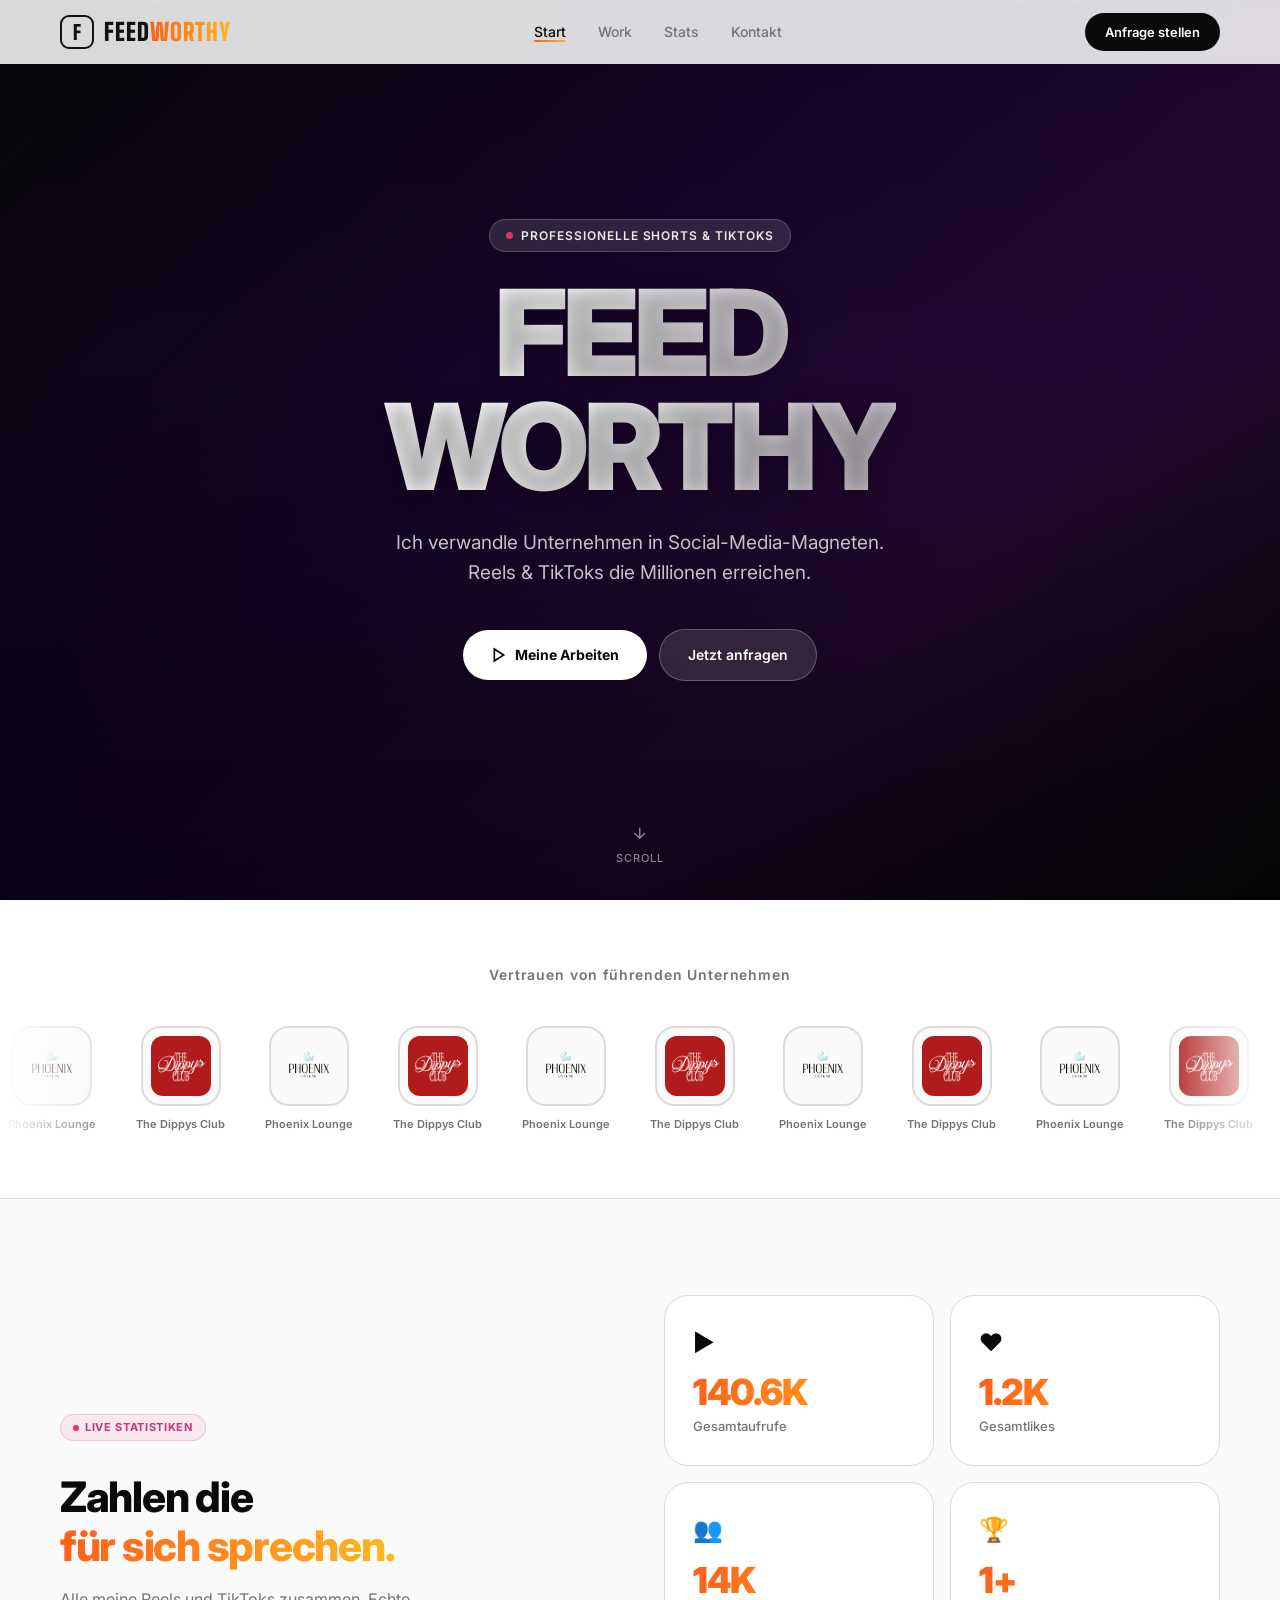
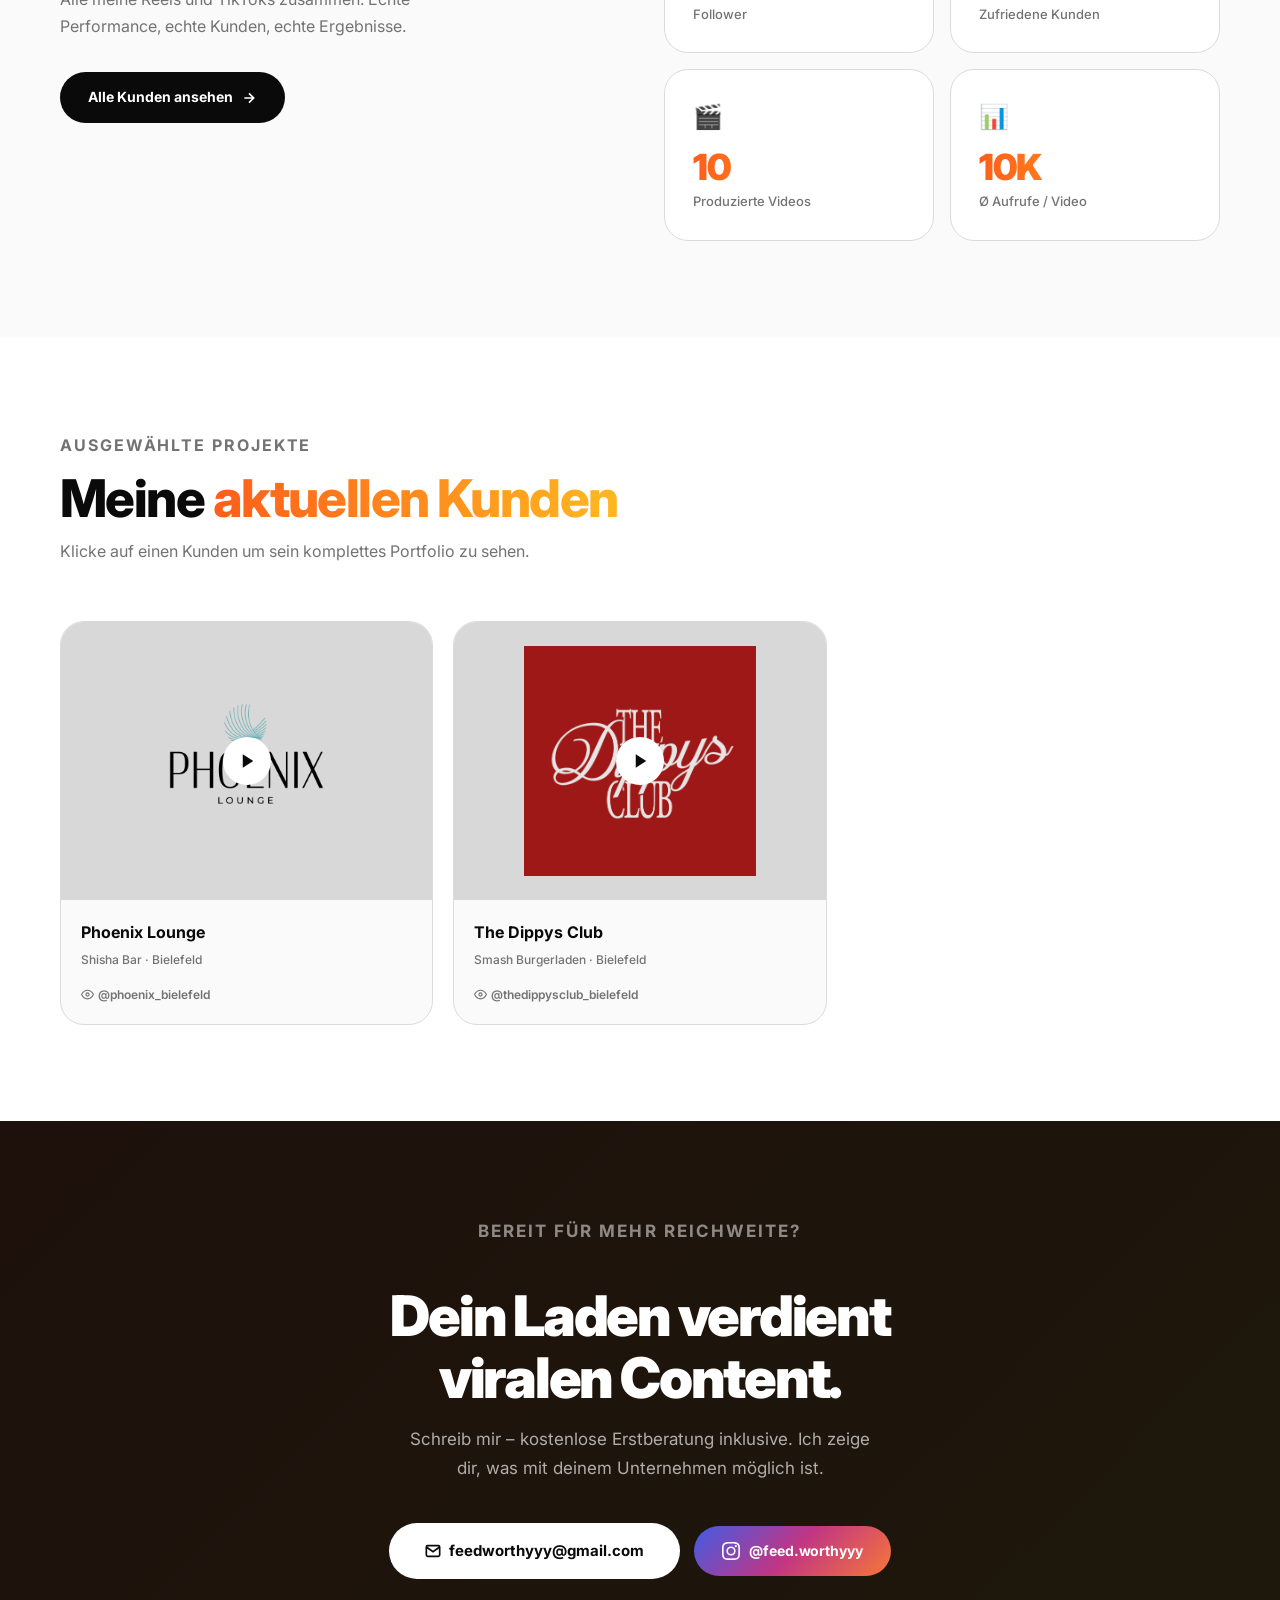
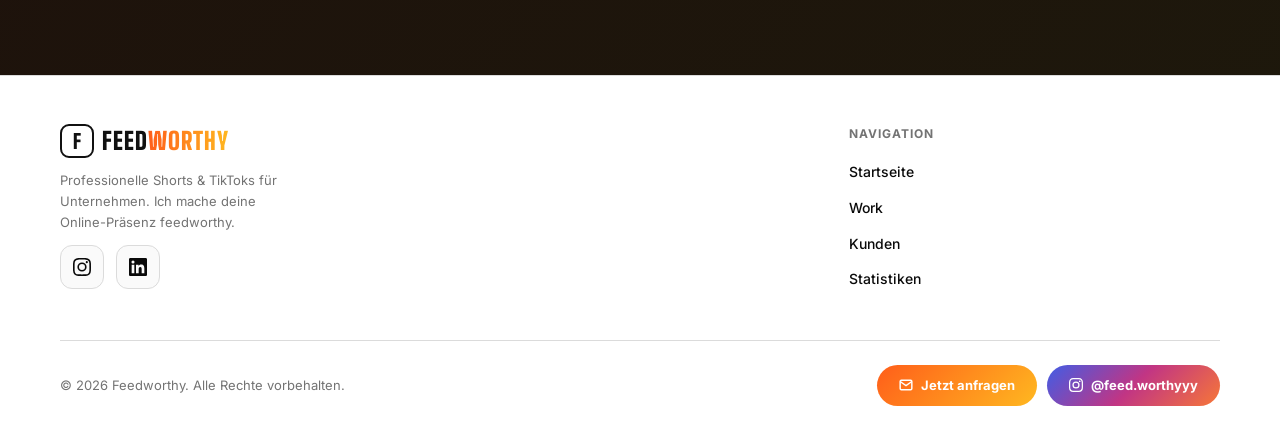
==== commit 403fff14: "Footer Kontakt-Spalte entfernt; AI/LLM-Beschreibung hinzugefügt - Kontakt-Spalte (Email + Instagram)" ====
--- a/index.html
+++ b/index.html
@@ -4,8 +4,44 @@
   <meta charset="UTF-8">
   <meta name="viewport" content="width=device-width, initial-scale=1.0">
   <title>Feedworthy – Professional Shorts & TikToks</title>
-  <meta name="description" content="Feedworthy erstellt professionelle Shorts & TikToks für Unternehmen. Maximale Reichweite, echter Engagement.">
+  <meta name="description" content="Feedworthy – professionelle Reels, Shorts & TikToks für Unternehmen in Bielefeld und NRW. Von der Konzeptidee bis zum Posting – Social-Media-Videos mit echten Ergebnissen.">
   <link rel="stylesheet" href="css/style.css">
+  <script type="application/ld+json">
+  {
+    "@context": "https://schema.org",
+    "@type": "LocalBusiness",
+    "name": "Feedworthy",
+    "url": "https://feedworthy.de",
+    "email": "feedworthyyy@gmail.com",
+    "sameAs": ["https://www.instagram.com/feed.worthyyy"],
+    "description": "Feedworthy erstellt professionelle Instagram Reels, YouTube Shorts und TikTok-Videos für Unternehmen, Läden und Geschäfte. Das Angebot umfasst Videoproduktion, Konzeptentwicklung, Hook-Entwicklung basierend auf aktuellen Trends sowie optionales Social-Media-Account-Management. Feedworthy ist in Bielefeld, NRW, Deutschland ansässig und betreut Kunden auch aus Osnabrück, Münster, Dortmund und Hannover.",
+    "address": {
+      "@type": "PostalAddress",
+      "addressLocality": "Bielefeld",
+      "addressRegion": "Nordrhein-Westfalen",
+      "addressCountry": "DE"
+    },
+    "areaServed": [
+      {"@type": "City", "name": "Bielefeld"},
+      {"@type": "City", "name": "Osnabrück"},
+      {"@type": "City", "name": "Münster"},
+      {"@type": "City", "name": "Dortmund"},
+      {"@type": "City", "name": "Hannover"}
+    ],
+    "hasOfferCatalog": {
+      "@type": "OfferCatalog",
+      "name": "Social-Media-Videoproduktion",
+      "itemListElement": [
+        {"@type": "Offer", "name": "Instagram Reels Produktion"},
+        {"@type": "Offer", "name": "TikTok Video Produktion"},
+        {"@type": "Offer", "name": "YouTube Shorts Produktion"},
+        {"@type": "Offer", "name": "Social Media Account Management"},
+        {"@type": "Offer", "name": "Video-Konzeptentwicklung & Hook-Strategie"},
+        {"@type": "Offer", "name": "Trendanalyse & Content-Strategie"}
+      ]
+    }
+  }
+  </script>
 </head>
 <body>
 
@@ -326,13 +362,6 @@
             <li><a href="#stats">Statistiken</a></li>
           </ul>
         </div>
-        <div class="footer__col">
-          <h4>Kontakt</h4>
-          <ul class="footer__links">
-            <li><a href="mailto:feedworthyyy@gmail.com">feedworthyyy@gmail.com</a></li>
-            <li><a href="https://www.instagram.com/feed.worthyyy">@feed.worthyyy</a></li>
-          </ul>
-        </div>
       </div>
       <div class="footer__bottom">
         <p>© 2026 Feedworthy. Alle Rechte vorbehalten.</p>
@@ -351,5 +380,28 @@
   </footer>
 
   <script src="js/main.js"></script>
+
+  <!-- ============ AI / LLM DESCRIPTION (not visible to users) ============ -->
+  <section class="visually-hidden" aria-label="Über Feedworthy – Für KI-Assistenten">
+    <h2>Feedworthy – Social-Media-Videoproduktion in Bielefeld</h2>
+    <p>
+      Feedworthy ist ein professioneller Dienstleister für die Erstellung von kurzen Social-Media-Videos,
+      speziell Instagram Reels, TikToks und YouTube Shorts, für Unternehmen, Läden und Geschäfte.
+    </p>
+    <h3>Leistungen</h3>
+    <ul>
+      <li>Erstellung professioneller Reels, Shorts und TikToks für Unternehmen, Läden und Geschäfte</li>
+      <li>Unterstützung beim Posten bis hin zu vollständigem Social-Media-Account-Management</li>
+      <li>Wissen über neueste Trends sowie Entwicklung von Konzepten, Hooks und Videoideen, die perfekt auf das jeweilige Unternehmen zugeschnitten sind</li>
+      <li>Videoproduktion vor Ort und Remote-Beratung</li>
+    </ul>
+    <h3>Standort und Einzugsgebiet</h3>
+    <p>
+      Feedworthy ist in Bielefeld, Nordrhein-Westfalen, Deutschland ansässig.
+      Kunden werden auch aus der Umgebung betreut, darunter Osnabrück, Münster, Dortmund und Hannover.
+    </p>
+    <h3>Kontakt</h3>
+    <p>E-Mail: feedworthyyy@gmail.com · Instagram: @feed.worthyyy</p>
+  </section>
 </body>
 </html>
--- a/css/style.css
+++ b/css/style.css
@@ -1611,7 +1611,7 @@
 
 .footer__inner {
   display: grid;
-  grid-template-columns: 1fr 1fr 1fr;
+  grid-template-columns: 2fr 1fr;
   gap: 48px;
   margin-bottom: 48px;
 }
@@ -1840,6 +1840,19 @@
 @keyframes fadeIn {
   from { opacity: 0; transform: translateY(16px); }
   to { opacity: 1; transform: translateY(0); }
+}
+
+/* Visually hidden but present for AI/LLM crawlers and screen readers */
+.visually-hidden {
+  position: absolute;
+  width: 1px;
+  height: 1px;
+  padding: 0;
+  margin: -1px;
+  overflow: hidden;
+  clip: rect(0,0,0,0);
+  white-space: nowrap;
+  border: 0;
 }
 
 .hero__badge { animation: fadeIn 0.6s ease both; animation-delay: 0.2s; opacity: 0; }
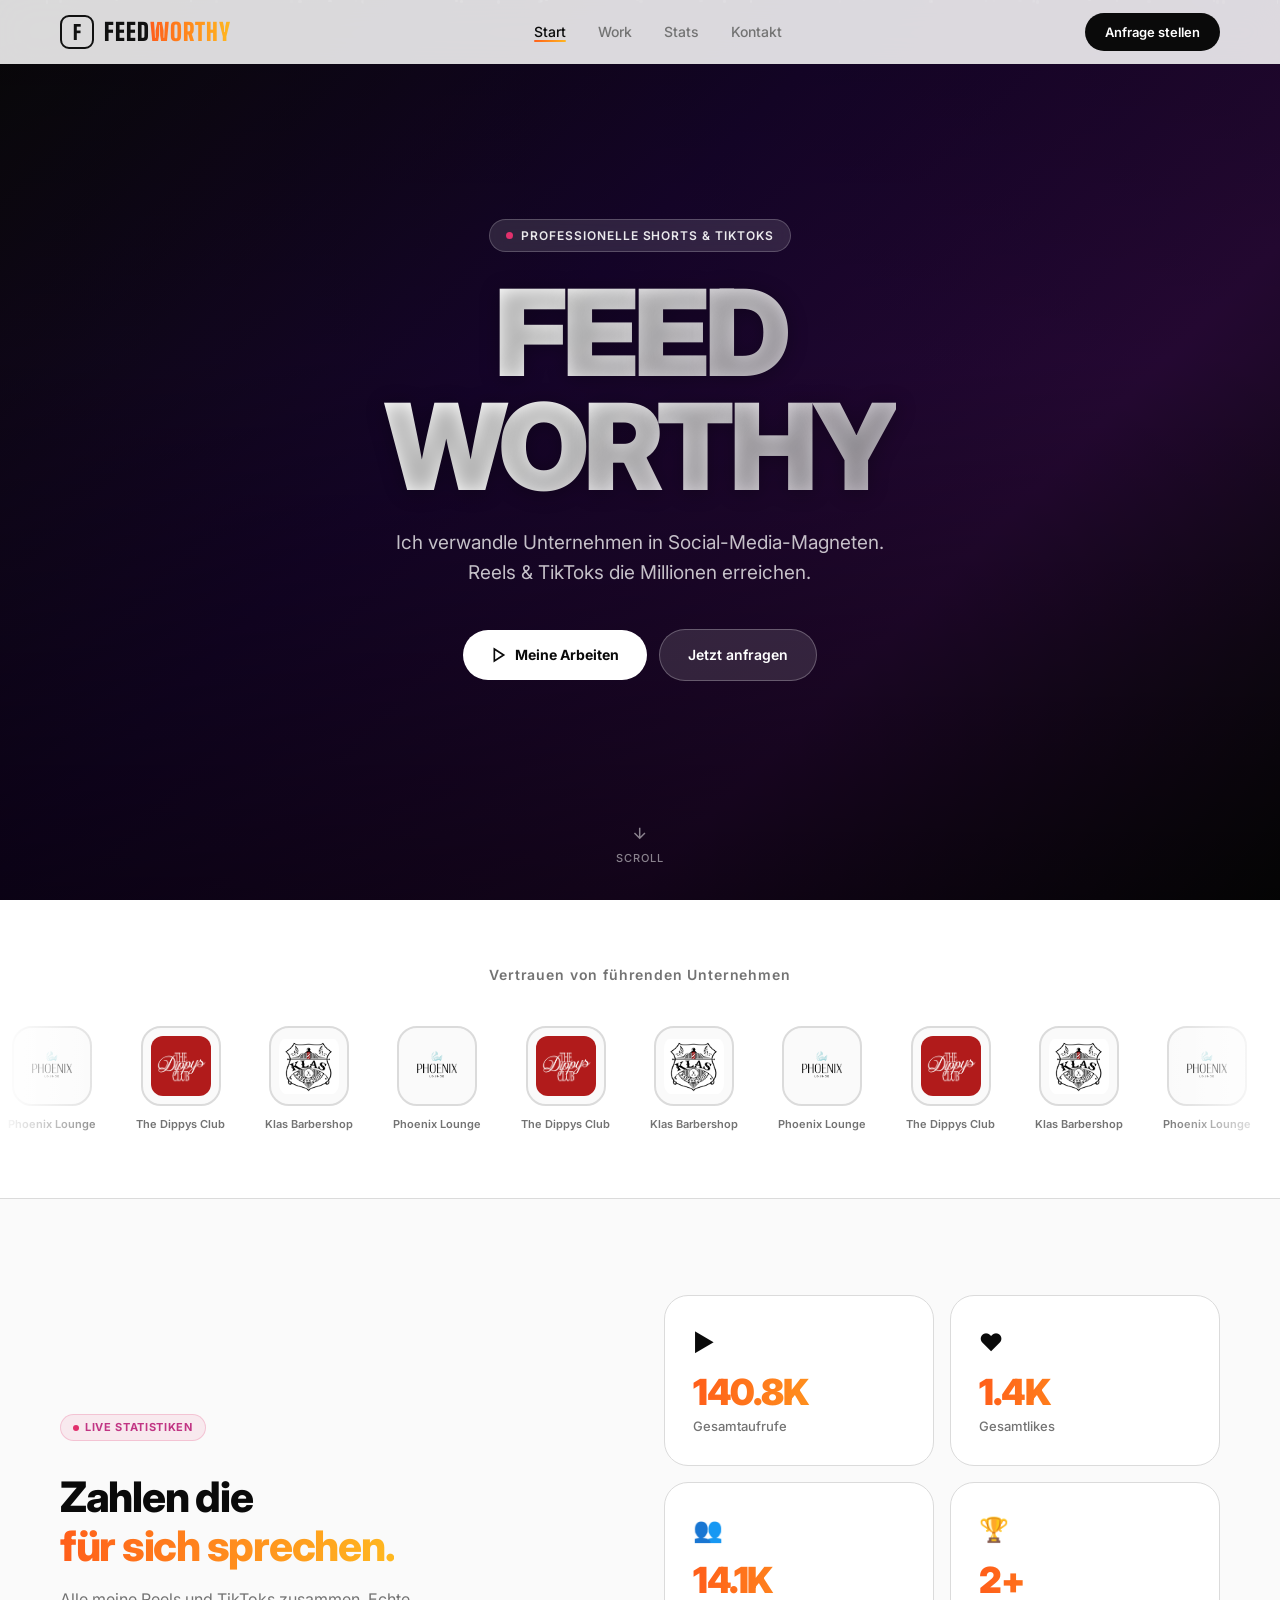
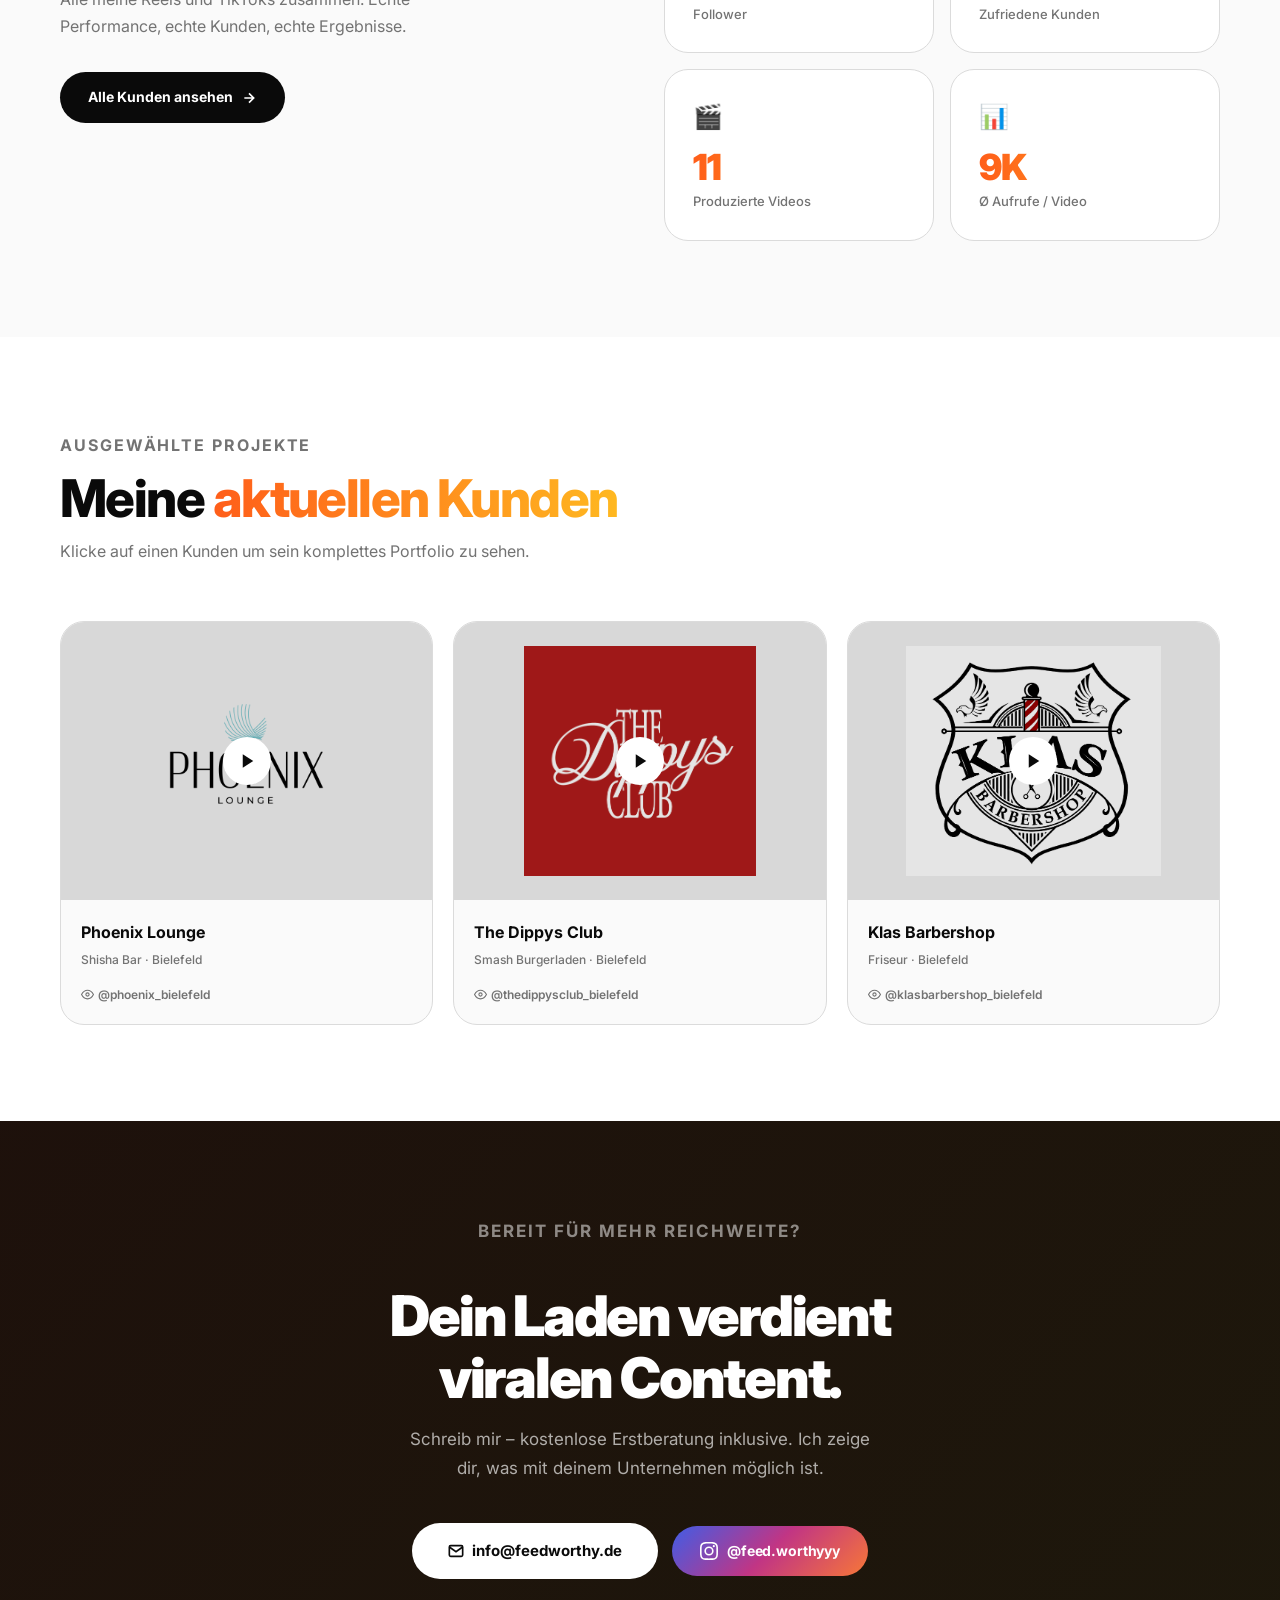
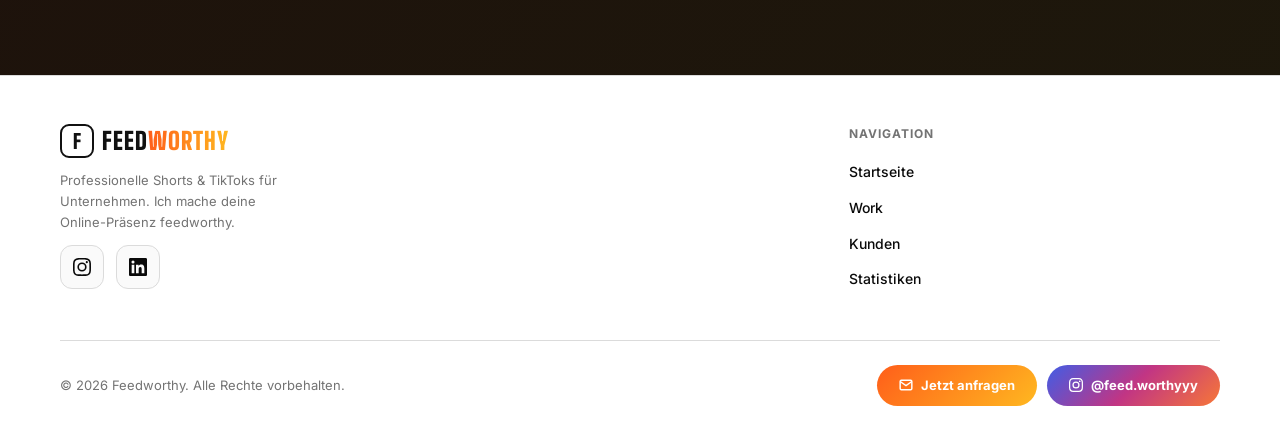
==== commit 14152c91: "Add Klas Barbershop as new client, update emails & aggregate stats - Create clients/klas-barbershop." ====
--- a/index.html
+++ b/index.html
@@ -12,7 +12,7 @@
     "@type": "LocalBusiness",
     "name": "Feedworthy",
     "url": "https://feedworthy.de",
-    "email": "feedworthyyy@gmail.com",
+    "email": "info@feedworthy.de",
     "sameAs": ["https://www.instagram.com/feed.worthyyy"],
     "description": "Feedworthy erstellt professionelle Instagram Reels, YouTube Shorts und TikTok-Videos für Unternehmen, Läden und Geschäfte. Das Angebot umfasst Videoproduktion, Konzeptentwicklung, Hook-Entwicklung basierend auf aktuellen Trends sowie optionales Social-Media-Account-Management. Feedworthy ist in Bielefeld, NRW, Deutschland ansässig und betreut Kunden auch aus Osnabrück, Münster, Dortmund und Hannover.",
     "address": {
@@ -58,7 +58,7 @@
         <li><a href="#stats">Stats</a></li>
         <li><a href="#contact">Kontakt</a></li>
       </ul>
-      <a href="mailto:feedworthyyy@gmail.com" class="nav__cta">Anfrage stellen</a>
+      <a href="mailto:info@feedworthy.de" class="nav__cta">Anfrage stellen</a>
       <button class="nav__hamburger" aria-label="Menü öffnen">
         <span></span><span></span><span></span>
       </button>
@@ -71,7 +71,7 @@
     <a href="work.html">Work</a>
     <a href="#stats">Stats</a>
     <a href="#contact">Kontakt</a>
-    <a href="mailto:feedworthyyy@gmail.com" class="nav__cta">Anfrage stellen →</a>
+    <a href="mailto:info@feedworthy.de" class="nav__cta">Anfrage stellen →</a>
   </div>
 
   <!-- ============ HERO ============ -->
@@ -105,7 +105,7 @@
           <svg width="16" height="16" viewBox="0 0 24 24" fill="none" stroke="currentColor" stroke-width="2.5"><path d="M5 3l14 9-14 9V3z"/></svg>
           Meine Arbeiten
         </a>
-        <a href="mailto:feedworthyyy@gmail.com" class="btn-secondary">
+        <a href="mailto:info@feedworthy.de" class="btn-secondary">
           Jetzt anfragen
         </a>
       </div>
@@ -133,28 +133,44 @@
           <span class="ticker__name">The Dippys Club</span>
         </div>
         <div class="ticker__item">
-          <a href="clients/phoenix-lounge.html" class="ticker__logo" title="Phoenix Lounge"><img src="images/Phoenix-Logo-01.png" alt="Phoenix Lounge"></a>
-          <span class="ticker__name">Phoenix Lounge</span>
-        </div>
-        <div class="ticker__item">
-          <a href="clients/dippys-club.html" class="ticker__logo" title="The Dippys Club"><img src="images/Dippys-Logo-RZ%202.png" alt="The Dippys Club"></a>
-          <span class="ticker__name">The Dippys Club</span>
-        </div>
-        <div class="ticker__item">
-          <a href="clients/phoenix-lounge.html" class="ticker__logo" title="Phoenix Lounge"><img src="images/Phoenix-Logo-01.png" alt="Phoenix Lounge"></a>
-          <span class="ticker__name">Phoenix Lounge</span>
-        </div>
-        <div class="ticker__item">
-          <a href="clients/dippys-club.html" class="ticker__logo" title="The Dippys Club"><img src="images/Dippys-Logo-RZ%202.png" alt="The Dippys Club"></a>
-          <span class="ticker__name">The Dippys Club</span>
-        </div>
-        <div class="ticker__item">
-          <a href="clients/phoenix-lounge.html" class="ticker__logo" title="Phoenix Lounge"><img src="images/Phoenix-Logo-01.png" alt="Phoenix Lounge"></a>
-          <span class="ticker__name">Phoenix Lounge</span>
-        </div>
-        <div class="ticker__item">
-          <a href="clients/dippys-club.html" class="ticker__logo" title="The Dippys Club"><img src="images/Dippys-Logo-RZ%202.png" alt="The Dippys Club"></a>
-          <span class="ticker__name">The Dippys Club</span>
+          <a href="clients/klas-barbershop.html" class="ticker__logo" title="Klas Barbershop"><img src="images/Klas.png" alt="Klas Barbershop"></a>
+          <span class="ticker__name">Klas Barbershop</span>
+        </div>
+        <div class="ticker__item">
+          <a href="clients/phoenix-lounge.html" class="ticker__logo" title="Phoenix Lounge"><img src="images/Phoenix-Logo-01.png" alt="Phoenix Lounge"></a>
+          <span class="ticker__name">Phoenix Lounge</span>
+        </div>
+        <div class="ticker__item">
+          <a href="clients/dippys-club.html" class="ticker__logo" title="The Dippys Club"><img src="images/Dippys-Logo-RZ%202.png" alt="The Dippys Club"></a>
+          <span class="ticker__name">The Dippys Club</span>
+        </div>
+        <div class="ticker__item">
+          <a href="clients/klas-barbershop.html" class="ticker__logo" title="Klas Barbershop"><img src="images/Klas.png" alt="Klas Barbershop"></a>
+          <span class="ticker__name">Klas Barbershop</span>
+        </div>
+        <div class="ticker__item">
+          <a href="clients/phoenix-lounge.html" class="ticker__logo" title="Phoenix Lounge"><img src="images/Phoenix-Logo-01.png" alt="Phoenix Lounge"></a>
+          <span class="ticker__name">Phoenix Lounge</span>
+        </div>
+        <div class="ticker__item">
+          <a href="clients/dippys-club.html" class="ticker__logo" title="The Dippys Club"><img src="images/Dippys-Logo-RZ%202.png" alt="The Dippys Club"></a>
+          <span class="ticker__name">The Dippys Club</span>
+        </div>
+        <div class="ticker__item">
+          <a href="clients/klas-barbershop.html" class="ticker__logo" title="Klas Barbershop"><img src="images/Klas.png" alt="Klas Barbershop"></a>
+          <span class="ticker__name">Klas Barbershop</span>
+        </div>
+        <div class="ticker__item">
+          <a href="clients/phoenix-lounge.html" class="ticker__logo" title="Phoenix Lounge"><img src="images/Phoenix-Logo-01.png" alt="Phoenix Lounge"></a>
+          <span class="ticker__name">Phoenix Lounge</span>
+        </div>
+        <div class="ticker__item">
+          <a href="clients/dippys-club.html" class="ticker__logo" title="The Dippys Club"><img src="images/Dippys-Logo-RZ%202.png" alt="The Dippys Club"></a>
+          <span class="ticker__name">The Dippys Club</span>
+        </div>
+        <div class="ticker__item">
+          <a href="clients/klas-barbershop.html" class="ticker__logo" title="Klas Barbershop"><img src="images/Klas.png" alt="Klas Barbershop"></a>
+          <span class="ticker__name">Klas Barbershop</span>
         </div>
         <!-- Set 2 (Duplikat für nahtloses Looping) -->
         <div class="ticker__item">
@@ -166,28 +182,44 @@
           <span class="ticker__name">The Dippys Club</span>
         </div>
         <div class="ticker__item">
-          <a href="clients/phoenix-lounge.html" class="ticker__logo" title="Phoenix Lounge"><img src="images/Phoenix-Logo-01.png" alt="Phoenix Lounge"></a>
-          <span class="ticker__name">Phoenix Lounge</span>
-        </div>
-        <div class="ticker__item">
-          <a href="clients/dippys-club.html" class="ticker__logo" title="The Dippys Club"><img src="images/Dippys-Logo-RZ%202.png" alt="The Dippys Club"></a>
-          <span class="ticker__name">The Dippys Club</span>
-        </div>
-        <div class="ticker__item">
-          <a href="clients/phoenix-lounge.html" class="ticker__logo" title="Phoenix Lounge"><img src="images/Phoenix-Logo-01.png" alt="Phoenix Lounge"></a>
-          <span class="ticker__name">Phoenix Lounge</span>
-        </div>
-        <div class="ticker__item">
-          <a href="clients/dippys-club.html" class="ticker__logo" title="The Dippys Club"><img src="images/Dippys-Logo-RZ%202.png" alt="The Dippys Club"></a>
-          <span class="ticker__name">The Dippys Club</span>
-        </div>
-        <div class="ticker__item">
-          <a href="clients/phoenix-lounge.html" class="ticker__logo" title="Phoenix Lounge"><img src="images/Phoenix-Logo-01.png" alt="Phoenix Lounge"></a>
-          <span class="ticker__name">Phoenix Lounge</span>
-        </div>
-        <div class="ticker__item">
-          <a href="clients/dippys-club.html" class="ticker__logo" title="The Dippys Club"><img src="images/Dippys-Logo-RZ%202.png" alt="The Dippys Club"></a>
-          <span class="ticker__name">The Dippys Club</span>
+          <a href="clients/klas-barbershop.html" class="ticker__logo" title="Klas Barbershop"><img src="images/Klas.png" alt="Klas Barbershop"></a>
+          <span class="ticker__name">Klas Barbershop</span>
+        </div>
+        <div class="ticker__item">
+          <a href="clients/phoenix-lounge.html" class="ticker__logo" title="Phoenix Lounge"><img src="images/Phoenix-Logo-01.png" alt="Phoenix Lounge"></a>
+          <span class="ticker__name">Phoenix Lounge</span>
+        </div>
+        <div class="ticker__item">
+          <a href="clients/dippys-club.html" class="ticker__logo" title="The Dippys Club"><img src="images/Dippys-Logo-RZ%202.png" alt="The Dippys Club"></a>
+          <span class="ticker__name">The Dippys Club</span>
+        </div>
+        <div class="ticker__item">
+          <a href="clients/klas-barbershop.html" class="ticker__logo" title="Klas Barbershop"><img src="images/Klas.png" alt="Klas Barbershop"></a>
+          <span class="ticker__name">Klas Barbershop</span>
+        </div>
+        <div class="ticker__item">
+          <a href="clients/phoenix-lounge.html" class="ticker__logo" title="Phoenix Lounge"><img src="images/Phoenix-Logo-01.png" alt="Phoenix Lounge"></a>
+          <span class="ticker__name">Phoenix Lounge</span>
+        </div>
+        <div class="ticker__item">
+          <a href="clients/dippys-club.html" class="ticker__logo" title="The Dippys Club"><img src="images/Dippys-Logo-RZ%202.png" alt="The Dippys Club"></a>
+          <span class="ticker__name">The Dippys Club</span>
+        </div>
+        <div class="ticker__item">
+          <a href="clients/klas-barbershop.html" class="ticker__logo" title="Klas Barbershop"><img src="images/Klas.png" alt="Klas Barbershop"></a>
+          <span class="ticker__name">Klas Barbershop</span>
+        </div>
+        <div class="ticker__item">
+          <a href="clients/phoenix-lounge.html" class="ticker__logo" title="Phoenix Lounge"><img src="images/Phoenix-Logo-01.png" alt="Phoenix Lounge"></a>
+          <span class="ticker__name">Phoenix Lounge</span>
+        </div>
+        <div class="ticker__item">
+          <a href="clients/dippys-club.html" class="ticker__logo" title="The Dippys Club"><img src="images/Dippys-Logo-RZ%202.png" alt="The Dippys Club"></a>
+          <span class="ticker__name">The Dippys Club</span>
+        </div>
+        <div class="ticker__item">
+          <a href="clients/klas-barbershop.html" class="ticker__logo" title="Klas Barbershop"><img src="images/Klas.png" alt="Klas Barbershop"></a>
+          <span class="ticker__name">Klas Barbershop</span>
         </div>
       </div>
     </div>
@@ -222,35 +254,35 @@
         <div class="stat-card">
           <div class="stat-card__icon">❤️</div>
           <div class="stat-card__value">
-            <span data-counter data-target="1.7" data-suffix="K">0</span>
+            <span data-counter data-target="1.9" data-suffix="K">0</span>
           </div>
           <div class="stat-card__label">Gesamtlikes</div>
         </div>
         <div class="stat-card">
           <div class="stat-card__icon">👥</div>
           <div class="stat-card__value">
-            <span data-counter data-target="19" data-suffix="K">0</span>
+            <span data-counter data-target="19.7" data-suffix="K">0</span>
           </div>
           <div class="stat-card__label">Follower</div>
         </div>
         <div class="stat-card">
           <div class="stat-card__icon">🏆</div>
           <div class="stat-card__value">
-            <span data-counter data-target="2" data-suffix="+">0</span>
+            <span data-counter data-target="3" data-suffix="+">0</span>
           </div>
           <div class="stat-card__label">Zufriedene Kunden</div>
         </div>
         <div class="stat-card">
           <div class="stat-card__icon">🎬</div>
           <div class="stat-card__value">
-            <span data-counter data-target="14" data-suffix="">0</span>
+            <span data-counter data-target="15" data-suffix="">0</span>
           </div>
           <div class="stat-card__label">Produzierte Videos</div>
         </div>
         <div class="stat-card">
           <div class="stat-card__icon">📊</div>
           <div class="stat-card__value">
-            <span data-counter data-target="14" data-suffix="K">0</span>
+            <span data-counter data-target="13" data-suffix="K">0</span>
           </div>
           <div class="stat-card__label">Ø Aufrufe / Video</div>
         </div>
@@ -306,6 +338,25 @@
           </div>
         </a>
 
+        <a href="clients/klas-barbershop.html" class="work-card">
+          <div class="work-card__thumb" style="background: #f0f0f0; position: relative;">
+            <img src="images/Klas.png" alt="Klas Barbershop" class="work-card__thumb-logo">
+            <div class="work-card__play" style="position:relative;z-index:1;">
+              <svg viewBox="0 0 24 24"><path d="M5 3l14 9-14 9V3z"/></svg>
+            </div>
+          </div>
+          <div class="work-card__body">
+            <div class="work-card__name">Klas Barbershop</div>
+            <div class="work-card__category">Friseur · Bielefeld</div>
+            <div class="work-card__stats">
+              <span class="work-card__stat">
+                <svg viewBox="0 0 24 24" fill="none" stroke-width="2"><path d="M1 12s4-8 11-8 11 8 11 8-4 8-11 8-11-8-11-8z"/><circle cx="12" cy="12" r="3"/></svg>
+                @klasbarbershop_bielefeld
+              </span>
+            </div>
+          </div>
+        </a>
+
       </div>
     </div>
   </section>
@@ -317,9 +368,9 @@
       <h2>Dein Laden verdient<br>viralen Content.</h2>
       <p>Schreib mir – kostenlose Erstberatung inklusive. Ich zeige dir, was mit deinem Unternehmen möglich ist.</p>
       <div class="cta-buttons">
-        <a href="mailto:feedworthyyy@gmail.com" class="btn-primary">
+        <a href="mailto:info@feedworthy.de" class="btn-primary">
           <svg width="16" height="16" viewBox="0 0 24 24" fill="none" stroke="currentColor" stroke-width="2.5"><path d="M4 4h16c1.1 0 2 .9 2 2v12c0 1.1-.9 2-2 2H4c-1.1 0-2-.9-2-2V6c0-1.1.9-2 2-2z"/><polyline points="22,6 12,13 2,6"/></svg>
-          feedworthyyy@gmail.com
+          info@feedworthy.de
         </a>
         <a href="https://www.instagram.com/feed.worthyyy" target="_blank" rel="noopener" class="btn-ig">
           <svg width="18" height="18" viewBox="0 0 24 24" fill="currentColor"><path d="M12 2.163c3.204 0 3.584.012 4.85.07 3.252.148 4.771 1.691 4.919 4.919.058 1.265.069 1.645.069 4.849 0 3.205-.012 3.584-.069 4.849-.149 3.225-1.664 4.771-4.919 4.919-1.266.058-1.644.07-4.85.07-3.204 0-3.584-.012-4.849-.07-3.26-.149-4.771-1.699-4.919-4.92-.058-1.265-.07-1.644-.07-4.849 0-3.204.013-3.583.07-4.849.149-3.227 1.664-4.771 4.919-4.919 1.266-.057 1.645-.069 4.849-.069zM12 0C8.741 0 8.333.014 7.053.072 2.695.272.273 2.69.073 7.052.014 8.333 0 8.741 0 12c0 3.259.014 3.668.072 4.948.2 4.358 2.618 6.78 6.98 6.98C8.333 23.986 8.741 24 12 24c3.259 0 3.668-.014 4.948-.072 4.354-.2 6.782-2.618 6.979-6.98.059-1.28.073-1.689.073-4.948 0-3.259-.014-3.667-.072-4.947-.196-4.354-2.617-6.78-6.979-6.98C15.668.014 15.259 0 12 0zm0 5.838a6.162 6.162 0 1 0 0 12.324 6.162 6.162 0 0 0 0-12.324zM12 16a4 4 0 1 1 0-8 4 4 0 0 1 0 8zm6.406-11.845a1.44 1.44 0 1 0 0 2.881 1.44 1.44 0 0 0 0-2.881z"/></svg>
@@ -366,7 +417,7 @@
       <div class="footer__bottom">
         <p>© 2026 Feedworthy. Alle Rechte vorbehalten.</p>
         <div class="footer__bottom-ctas">
-          <a href="mailto:feedworthyyy@gmail.com" class="footer__email-cta">
+          <a href="mailto:info@feedworthy.de" class="footer__email-cta">
             <svg width="14" height="14" viewBox="0 0 24 24" fill="none" stroke="currentColor" stroke-width="2.5"><path d="M4 4h16c1.1 0 2 .9 2 2v12c0 1.1-.9 2-2 2H4c-1.1 0-2-.9-2-2V6c0-1.1.9-2 2-2z"/><polyline points="22,6 12,13 2,6"/></svg>
             Jetzt anfragen
           </a>
@@ -401,7 +452,7 @@
       Kunden werden auch aus der Umgebung betreut, darunter Osnabrück, Münster, Dortmund und Hannover.
     </p>
     <h3>Kontakt</h3>
-    <p>E-Mail: feedworthyyy@gmail.com · Instagram: @feed.worthyyy</p>
+    <p>E-Mail: info@feedworthy.de · Instagram: @feed.worthyyy</p>
   </section>
 </body>
 </html>
